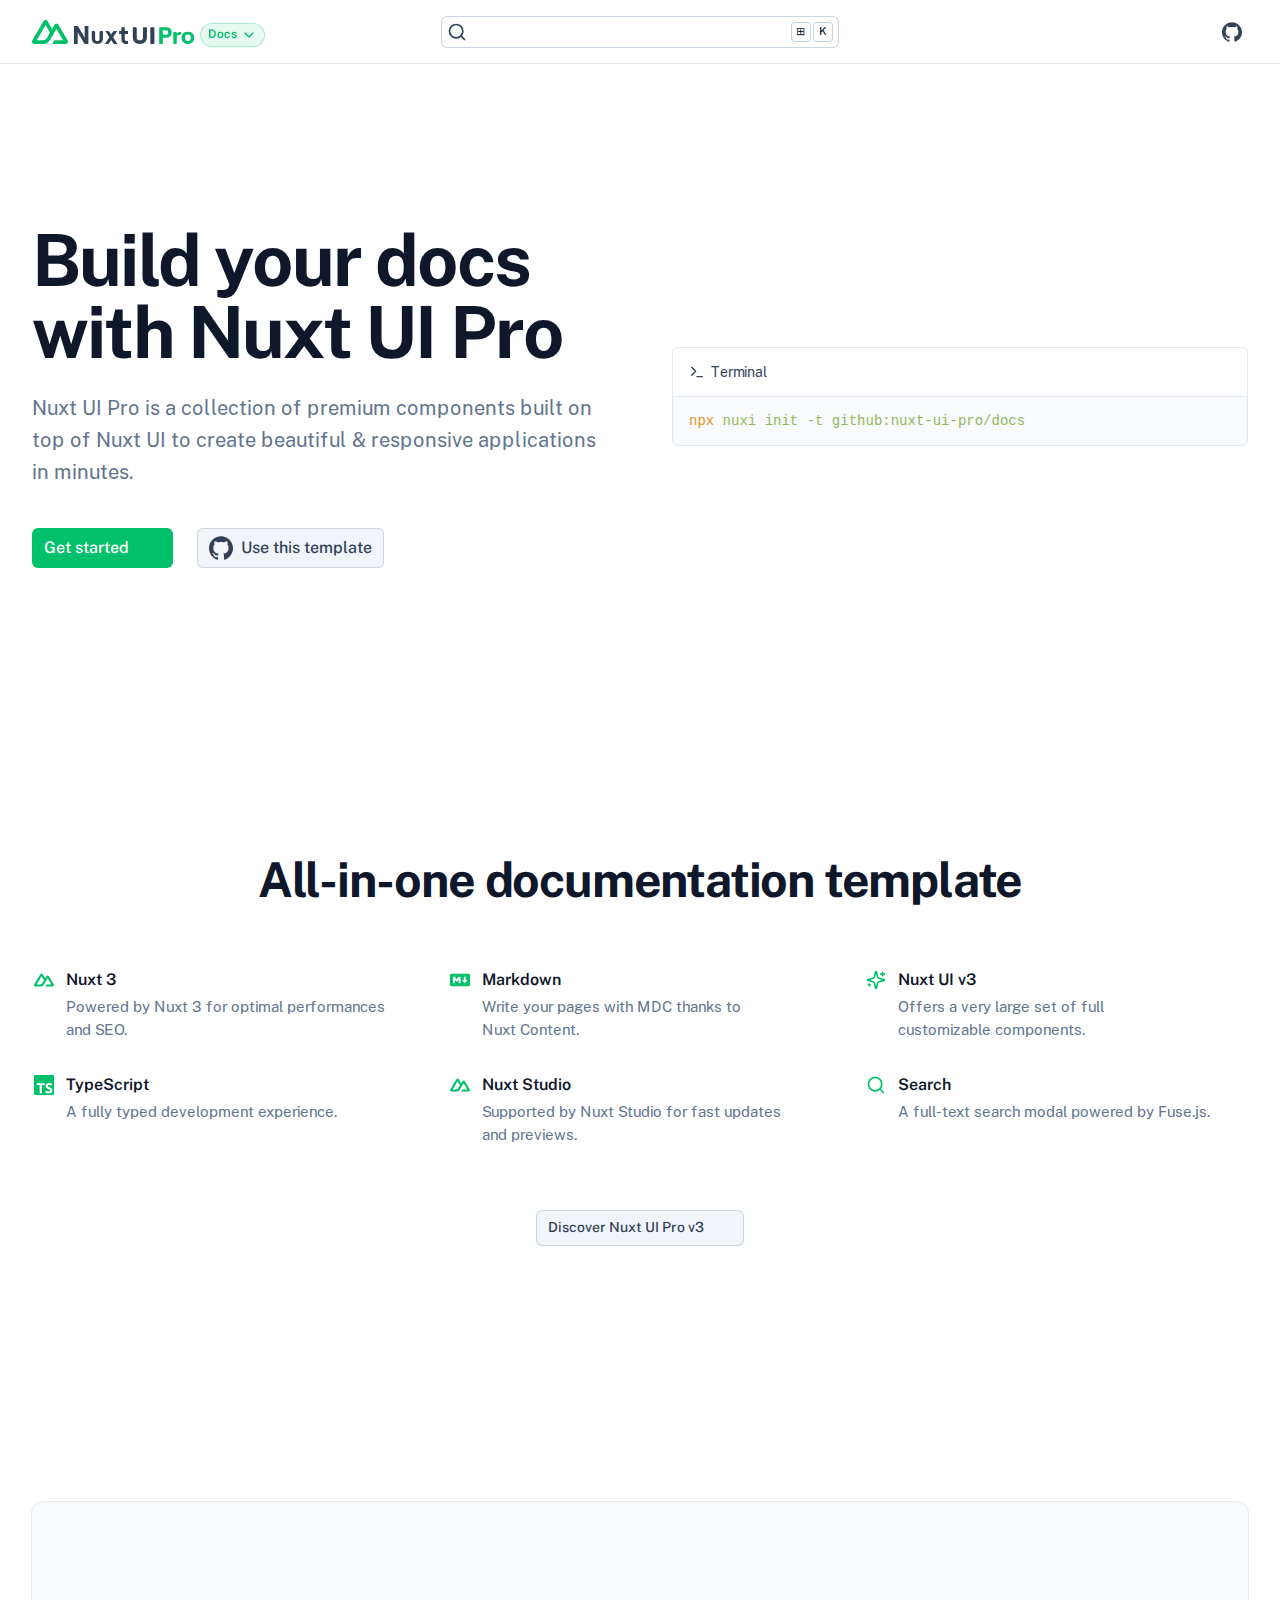
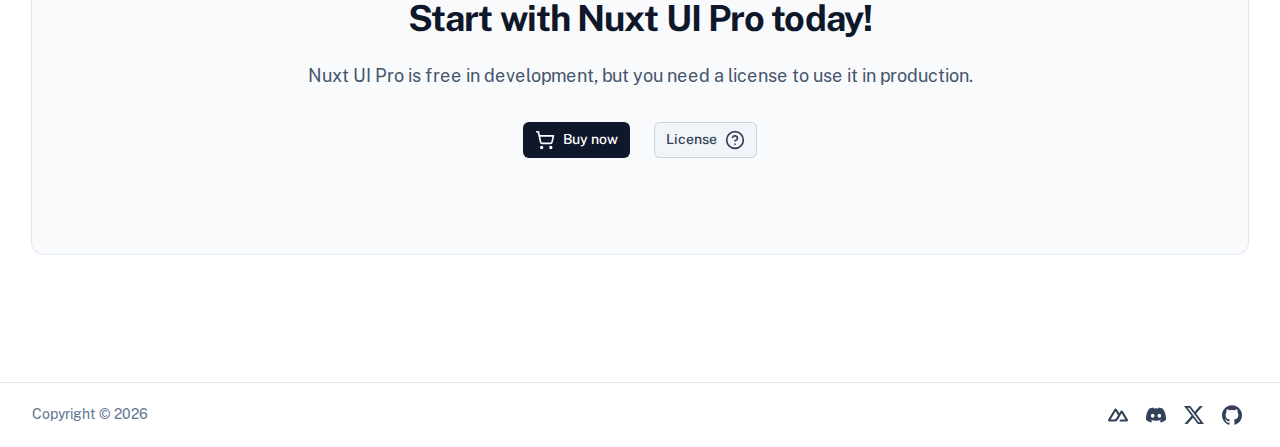
==== index.html @ ac3c44a9 "Deploying to gh-pages from @ vaddenz/ap-website@3ddb2531390669cb1f4d27aa5fef1e445324f5f8 🚀" ====
<!DOCTYPE html><html  lang="en"><head><meta charset="utf-8"><meta name="viewport" content="width=device-width, initial-scale=1"><style id="nuxt-ui-colors">@layer base {
  :root {
  --ui-color-primary-50: var(--color-green-50, oklch(0.982 0.018 155.826));
  --ui-color-primary-100: var(--color-green-100, oklch(0.962 0.044 156.743));
  --ui-color-primary-200: var(--color-green-200, oklch(0.925 0.084 155.995));
  --ui-color-primary-300: var(--color-green-300, oklch(0.871 0.15 154.449));
  --ui-color-primary-400: var(--color-green-400, oklch(0.792 0.209 151.711));
  --ui-color-primary-500: var(--color-green-500, oklch(0.723 0.219 149.579));
  --ui-color-primary-600: var(--color-green-600, oklch(0.627 0.194 149.214));
  --ui-color-primary-700: var(--color-green-700, oklch(0.527 0.154 150.069));
  --ui-color-primary-800: var(--color-green-800, oklch(0.448 0.119 151.328));
  --ui-color-primary-900: var(--color-green-900, oklch(0.393 0.095 152.535));
  --ui-color-primary-950: var(--color-green-950, oklch(0.266 0.065 152.934));
  --ui-color-secondary-50: var(--color-blue-50, oklch(0.97 0.014 254.604));
  --ui-color-secondary-100: var(--color-blue-100, oklch(0.932 0.032 255.585));
  --ui-color-secondary-200: var(--color-blue-200, oklch(0.882 0.059 254.128));
  --ui-color-secondary-300: var(--color-blue-300, oklch(0.809 0.105 251.813));
  --ui-color-secondary-400: var(--color-blue-400, oklch(0.707 0.165 254.624));
  --ui-color-secondary-500: var(--color-blue-500, oklch(0.623 0.214 259.815));
  --ui-color-secondary-600: var(--color-blue-600, oklch(0.546 0.245 262.881));
  --ui-color-secondary-700: var(--color-blue-700, oklch(0.488 0.243 264.376));
  --ui-color-secondary-800: var(--color-blue-800, oklch(0.424 0.199 265.638));
  --ui-color-secondary-900: var(--color-blue-900, oklch(0.379 0.146 265.522));
  --ui-color-secondary-950: var(--color-blue-950, oklch(0.282 0.091 267.935));
  --ui-color-success-50: var(--color-green-50, oklch(0.982 0.018 155.826));
  --ui-color-success-100: var(--color-green-100, oklch(0.962 0.044 156.743));
  --ui-color-success-200: var(--color-green-200, oklch(0.925 0.084 155.995));
  --ui-color-success-300: var(--color-green-300, oklch(0.871 0.15 154.449));
  --ui-color-success-400: var(--color-green-400, oklch(0.792 0.209 151.711));
  --ui-color-success-500: var(--color-green-500, oklch(0.723 0.219 149.579));
  --ui-color-success-600: var(--color-green-600, oklch(0.627 0.194 149.214));
  --ui-color-success-700: var(--color-green-700, oklch(0.527 0.154 150.069));
  --ui-color-success-800: var(--color-green-800, oklch(0.448 0.119 151.328));
  --ui-color-success-900: var(--color-green-900, oklch(0.393 0.095 152.535));
  --ui-color-success-950: var(--color-green-950, oklch(0.266 0.065 152.934));
  --ui-color-info-50: var(--color-blue-50, oklch(0.97 0.014 254.604));
  --ui-color-info-100: var(--color-blue-100, oklch(0.932 0.032 255.585));
  --ui-color-info-200: var(--color-blue-200, oklch(0.882 0.059 254.128));
  --ui-color-info-300: var(--color-blue-300, oklch(0.809 0.105 251.813));
  --ui-color-info-400: var(--color-blue-400, oklch(0.707 0.165 254.624));
  --ui-color-info-500: var(--color-blue-500, oklch(0.623 0.214 259.815));
  --ui-color-info-600: var(--color-blue-600, oklch(0.546 0.245 262.881));
  --ui-color-info-700: var(--color-blue-700, oklch(0.488 0.243 264.376));
  --ui-color-info-800: var(--color-blue-800, oklch(0.424 0.199 265.638));
  --ui-color-info-900: var(--color-blue-900, oklch(0.379 0.146 265.522));
  --ui-color-info-950: var(--color-blue-950, oklch(0.282 0.091 267.935));
  --ui-color-warning-50: var(--color-yellow-50, oklch(0.987 0.026 102.212));
  --ui-color-warning-100: var(--color-yellow-100, oklch(0.973 0.071 103.193));
  --ui-color-warning-200: var(--color-yellow-200, oklch(0.945 0.129 101.54));
  --ui-color-warning-300: var(--color-yellow-300, oklch(0.905 0.182 98.111));
  --ui-color-warning-400: var(--color-yellow-400, oklch(0.852 0.199 91.936));
  --ui-color-warning-500: var(--color-yellow-500, oklch(0.795 0.184 86.047));
  --ui-color-warning-600: var(--color-yellow-600, oklch(0.681 0.162 75.834));
  --ui-color-warning-700: var(--color-yellow-700, oklch(0.554 0.135 66.442));
  --ui-color-warning-800: var(--color-yellow-800, oklch(0.476 0.114 61.907));
  --ui-color-warning-900: var(--color-yellow-900, oklch(0.421 0.095 57.708));
  --ui-color-warning-950: var(--color-yellow-950, oklch(0.286 0.066 53.813));
  --ui-color-error-50: var(--color-red-50, oklch(0.971 0.013 17.38));
  --ui-color-error-100: var(--color-red-100, oklch(0.936 0.032 17.717));
  --ui-color-error-200: var(--color-red-200, oklch(0.885 0.062 18.334));
  --ui-color-error-300: var(--color-red-300, oklch(0.808 0.114 19.571));
  --ui-color-error-400: var(--color-red-400, oklch(0.704 0.191 22.216));
  --ui-color-error-500: var(--color-red-500, oklch(0.637 0.237 25.331));
  --ui-color-error-600: var(--color-red-600, oklch(0.577 0.245 27.325));
  --ui-color-error-700: var(--color-red-700, oklch(0.505 0.213 27.518));
  --ui-color-error-800: var(--color-red-800, oklch(0.444 0.177 26.899));
  --ui-color-error-900: var(--color-red-900, oklch(0.396 0.141 25.723));
  --ui-color-error-950: var(--color-red-950, oklch(0.258 0.092 26.042));
  --ui-color-neutral-50: var(--color-slate-50, oklch(0.984 0.003 247.858));
  --ui-color-neutral-100: var(--color-slate-100, oklch(0.968 0.007 247.896));
  --ui-color-neutral-200: var(--color-slate-200, oklch(0.929 0.013 255.508));
  --ui-color-neutral-300: var(--color-slate-300, oklch(0.869 0.022 252.894));
  --ui-color-neutral-400: var(--color-slate-400, oklch(0.704 0.04 256.788));
  --ui-color-neutral-500: var(--color-slate-500, oklch(0.554 0.046 257.417));
  --ui-color-neutral-600: var(--color-slate-600, oklch(0.446 0.043 257.281));
  --ui-color-neutral-700: var(--color-slate-700, oklch(0.372 0.044 257.287));
  --ui-color-neutral-800: var(--color-slate-800, oklch(0.279 0.041 260.031));
  --ui-color-neutral-900: var(--color-slate-900, oklch(0.208 0.042 265.755));
  --ui-color-neutral-950: var(--color-slate-950, oklch(0.129 0.042 264.695));
  }
  :root, .light {
  --ui-primary: var(--ui-color-primary-500);
  --ui-secondary: var(--ui-color-secondary-500);
  --ui-success: var(--ui-color-success-500);
  --ui-info: var(--ui-color-info-500);
  --ui-warning: var(--ui-color-warning-500);
  --ui-error: var(--ui-color-error-500);
  }
  .dark {
  --ui-primary: var(--ui-color-primary-400);
  --ui-secondary: var(--ui-color-secondary-400);
  --ui-success: var(--ui-color-success-400);
  --ui-info: var(--ui-color-info-400);
  --ui-warning: var(--ui-color-warning-400);
  --ui-error: var(--ui-color-error-400);
  }
}</style><title>Nuxt UI Pro - Docs template</title><style>/*! tailwindcss v4.0.17 | MIT License | https://tailwindcss.com */.shiki span.line{display:block}.shiki span.line.highlight{background-color:color-mix(in oklab,var(--ui-bg-accented)50%,transparent);margin:0 -16px;padding:0 16px}</style><link rel="stylesheet" href="/_nuxt/entry.FD5YV-B5.css" crossorigin><style>@layer components {:where(.i-lucide\:chevron-down){display:inline-block;width:1em;height:1em;background-color:currentColor;-webkit-mask-image:var(--svg);mask-image:var(--svg);-webkit-mask-repeat:no-repeat;mask-repeat:no-repeat;-webkit-mask-size:100% 100%;mask-size:100% 100%;--svg:url("data:image/svg+xml,%3Csvg xmlns='http://www.w3.org/2000/svg' viewBox='0 0 24 24' width='24' height='24'%3E%3Cpath fill='none' stroke='black' stroke-linecap='round' stroke-linejoin='round' stroke-width='2' d='m6 9l6 6l6-6'/%3E%3C/svg%3E")}:where(.i-lucide\:circle-help){display:inline-block;width:1em;height:1em;background-color:currentColor;-webkit-mask-image:var(--svg);mask-image:var(--svg);-webkit-mask-repeat:no-repeat;mask-repeat:no-repeat;-webkit-mask-size:100% 100%;mask-size:100% 100%;--svg:url("data:image/svg+xml,%3Csvg xmlns='http://www.w3.org/2000/svg' viewBox='0 0 24 24' width='24' height='24'%3E%3Cg fill='none' stroke='black' stroke-linecap='round' stroke-linejoin='round' stroke-width='2'%3E%3Ccircle cx='12' cy='12' r='10'/%3E%3Cpath d='M9.09 9a3 3 0 0 1 5.83 1c0 2-3 3-3 3m.08 4h.01'/%3E%3C/g%3E%3C/svg%3E")}:where(.i-lucide\:copy){display:inline-block;width:1em;height:1em;background-color:currentColor;-webkit-mask-image:var(--svg);mask-image:var(--svg);-webkit-mask-repeat:no-repeat;mask-repeat:no-repeat;-webkit-mask-size:100% 100%;mask-size:100% 100%;--svg:url("data:image/svg+xml,%3Csvg xmlns='http://www.w3.org/2000/svg' viewBox='0 0 24 24' width='24' height='24'%3E%3Cg fill='none' stroke='black' stroke-linecap='round' stroke-linejoin='round' stroke-width='2'%3E%3Crect width='14' height='14' x='8' y='8' rx='2' ry='2'/%3E%3Cpath d='M4 16c-1.1 0-2-.9-2-2V4c0-1.1.9-2 2-2h10c1.1 0 2 .9 2 2'/%3E%3C/g%3E%3C/svg%3E")}:where(.i-lucide\:menu){display:inline-block;width:1em;height:1em;background-color:currentColor;-webkit-mask-image:var(--svg);mask-image:var(--svg);-webkit-mask-repeat:no-repeat;mask-repeat:no-repeat;-webkit-mask-size:100% 100%;mask-size:100% 100%;--svg:url("data:image/svg+xml,%3Csvg xmlns='http://www.w3.org/2000/svg' viewBox='0 0 24 24' width='24' height='24'%3E%3Cpath fill='none' stroke='black' stroke-linecap='round' stroke-linejoin='round' stroke-width='2' d='M4 12h16M4 6h16M4 18h16'/%3E%3C/svg%3E")}:where(.i-lucide\:search){display:inline-block;width:1em;height:1em;background-color:currentColor;-webkit-mask-image:var(--svg);mask-image:var(--svg);-webkit-mask-repeat:no-repeat;mask-repeat:no-repeat;-webkit-mask-size:100% 100%;mask-size:100% 100%;--svg:url("data:image/svg+xml,%3Csvg xmlns='http://www.w3.org/2000/svg' viewBox='0 0 24 24' width='24' height='24'%3E%3Cg fill='none' stroke='black' stroke-linecap='round' stroke-linejoin='round' stroke-width='2'%3E%3Ccircle cx='11' cy='11' r='8'/%3E%3Cpath d='m21 21l-4.3-4.3'/%3E%3C/g%3E%3C/svg%3E")}:where(.i-lucide\:shopping-cart){display:inline-block;width:1em;height:1em;background-color:currentColor;-webkit-mask-image:var(--svg);mask-image:var(--svg);-webkit-mask-repeat:no-repeat;mask-repeat:no-repeat;-webkit-mask-size:100% 100%;mask-size:100% 100%;--svg:url("data:image/svg+xml,%3Csvg xmlns='http://www.w3.org/2000/svg' viewBox='0 0 24 24' width='24' height='24'%3E%3Cg fill='none' stroke='black' stroke-linecap='round' stroke-linejoin='round' stroke-width='2'%3E%3Ccircle cx='8' cy='21' r='1'/%3E%3Ccircle cx='19' cy='21' r='1'/%3E%3Cpath d='M2.05 2.05h2l2.66 12.42a2 2 0 0 0 2 1.58h9.78a2 2 0 0 0 1.95-1.57l1.65-7.43H5.12'/%3E%3C/g%3E%3C/svg%3E")}:where(.i-lucide\:sparkles){display:inline-block;width:1em;height:1em;background-color:currentColor;-webkit-mask-image:var(--svg);mask-image:var(--svg);-webkit-mask-repeat:no-repeat;mask-repeat:no-repeat;-webkit-mask-size:100% 100%;mask-size:100% 100%;--svg:url("data:image/svg+xml,%3Csvg xmlns='http://www.w3.org/2000/svg' viewBox='0 0 24 24' width='24' height='24'%3E%3Cpath fill='none' stroke='black' stroke-linecap='round' stroke-linejoin='round' stroke-width='2' d='M9.937 15.5A2 2 0 0 0 8.5 14.063l-6.135-1.582a.5.5 0 0 1 0-.962L8.5 9.936A2 2 0 0 0 9.937 8.5l1.582-6.135a.5.5 0 0 1 .963 0L14.063 8.5A2 2 0 0 0 15.5 9.937l6.135 1.581a.5.5 0 0 1 0 .964L15.5 14.063a2 2 0 0 0-1.437 1.437l-1.582 6.135a.5.5 0 0 1-.963 0zM20 3v4m2-2h-4M4 17v2m1-1H3'/%3E%3C/svg%3E")}:where(.i-lucide\:terminal){display:inline-block;width:1em;height:1em;background-color:currentColor;-webkit-mask-image:var(--svg);mask-image:var(--svg);-webkit-mask-repeat:no-repeat;mask-repeat:no-repeat;-webkit-mask-size:100% 100%;mask-size:100% 100%;--svg:url("data:image/svg+xml,%3Csvg xmlns='http://www.w3.org/2000/svg' viewBox='0 0 24 24' width='24' height='24'%3E%3Cpath fill='none' stroke='black' stroke-linecap='round' stroke-linejoin='round' stroke-width='2' d='m4 17l6-6l-6-6m8 14h8'/%3E%3C/svg%3E")}:where(.i-simple-icons\:discord){display:inline-block;width:1em;height:1em;background-color:currentColor;-webkit-mask-image:var(--svg);mask-image:var(--svg);-webkit-mask-repeat:no-repeat;mask-repeat:no-repeat;-webkit-mask-size:100% 100%;mask-size:100% 100%;--svg:url("data:image/svg+xml,%3Csvg xmlns='http://www.w3.org/2000/svg' viewBox='0 0 24 24' width='24' height='24'%3E%3Cpath fill='black' d='M20.317 4.37a19.8 19.8 0 0 0-4.885-1.515a.074.074 0 0 0-.079.037c-.21.375-.444.864-.608 1.25a18.3 18.3 0 0 0-5.487 0a13 13 0 0 0-.617-1.25a.08.08 0 0 0-.079-.037A19.7 19.7 0 0 0 3.677 4.37a.1.1 0 0 0-.032.027C.533 9.046-.32 13.58.099 18.057a.08.08 0 0 0 .031.057a19.9 19.9 0 0 0 5.993 3.03a.08.08 0 0 0 .084-.028a14 14 0 0 0 1.226-1.994a.076.076 0 0 0-.041-.106a13 13 0 0 1-1.872-.892a.077.077 0 0 1-.008-.128a10 10 0 0 0 .372-.292a.07.07 0 0 1 .077-.01c3.928 1.793 8.18 1.793 12.062 0a.07.07 0 0 1 .078.01q.181.149.373.292a.077.077 0 0 1-.006.127a12.3 12.3 0 0 1-1.873.892a.077.077 0 0 0-.041.107c.36.698.772 1.362 1.225 1.993a.08.08 0 0 0 .084.028a19.8 19.8 0 0 0 6.002-3.03a.08.08 0 0 0 .032-.054c.5-5.177-.838-9.674-3.549-13.66a.06.06 0 0 0-.031-.03M8.02 15.33c-1.182 0-2.157-1.085-2.157-2.419c0-1.333.956-2.419 2.157-2.419c1.21 0 2.176 1.096 2.157 2.42c0 1.333-.956 2.418-2.157 2.418m7.975 0c-1.183 0-2.157-1.085-2.157-2.419c0-1.333.955-2.419 2.157-2.419c1.21 0 2.176 1.096 2.157 2.42c0 1.333-.946 2.418-2.157 2.418'/%3E%3C/svg%3E")}:where(.i-simple-icons\:github){display:inline-block;width:1em;height:1em;background-color:currentColor;-webkit-mask-image:var(--svg);mask-image:var(--svg);-webkit-mask-repeat:no-repeat;mask-repeat:no-repeat;-webkit-mask-size:100% 100%;mask-size:100% 100%;--svg:url("data:image/svg+xml,%3Csvg xmlns='http://www.w3.org/2000/svg' viewBox='0 0 24 24' width='24' height='24'%3E%3Cpath fill='black' d='M12 .297c-6.63 0-12 5.373-12 12c0 5.303 3.438 9.8 8.205 11.385c.6.113.82-.258.82-.577c0-.285-.01-1.04-.015-2.04c-3.338.724-4.042-1.61-4.042-1.61C4.422 18.07 3.633 17.7 3.633 17.7c-1.087-.744.084-.729.084-.729c1.205.084 1.838 1.236 1.838 1.236c1.07 1.835 2.809 1.305 3.495.998c.108-.776.417-1.305.76-1.605c-2.665-.3-5.466-1.332-5.466-5.93c0-1.31.465-2.38 1.235-3.22c-.135-.303-.54-1.523.105-3.176c0 0 1.005-.322 3.3 1.23c.96-.267 1.98-.399 3-.405c1.02.006 2.04.138 3 .405c2.28-1.552 3.285-1.23 3.285-1.23c.645 1.653.24 2.873.12 3.176c.765.84 1.23 1.91 1.23 3.22c0 4.61-2.805 5.625-5.475 5.92c.42.36.81 1.096.81 2.22c0 1.606-.015 2.896-.015 3.286c0 .315.21.69.825.57C20.565 22.092 24 17.592 24 12.297c0-6.627-5.373-12-12-12'/%3E%3C/svg%3E")}:where(.i-simple-icons\:markdown){display:inline-block;width:1em;height:1em;background-color:currentColor;-webkit-mask-image:var(--svg);mask-image:var(--svg);-webkit-mask-repeat:no-repeat;mask-repeat:no-repeat;-webkit-mask-size:100% 100%;mask-size:100% 100%;--svg:url("data:image/svg+xml,%3Csvg xmlns='http://www.w3.org/2000/svg' viewBox='0 0 24 24' width='24' height='24'%3E%3Cpath fill='black' d='M22.27 19.385H1.73A1.73 1.73 0 0 1 0 17.655V6.345a1.73 1.73 0 0 1 1.73-1.73h20.54A1.73 1.73 0 0 1 24 6.345v11.308a1.73 1.73 0 0 1-1.73 1.731zM5.769 15.923v-4.5l2.308 2.885l2.307-2.885v4.5h2.308V8.078h-2.308l-2.307 2.885l-2.308-2.885H3.46v7.847zM21.232 12h-2.309V8.077h-2.307V12h-2.308l3.461 4.039z'/%3E%3C/svg%3E")}:where(.i-simple-icons\:nuxt){display:inline-block;width:1em;height:1em;background-color:currentColor;-webkit-mask-image:var(--svg);mask-image:var(--svg);-webkit-mask-repeat:no-repeat;mask-repeat:no-repeat;-webkit-mask-size:100% 100%;mask-size:100% 100%;--svg:url("data:image/svg+xml,%3Csvg xmlns='http://www.w3.org/2000/svg' viewBox='0 0 24 24' width='24' height='24'%3E%3Cpath fill='black' d='M13.464 19.83h8.922c.283 0 .562-.073.807-.21a1.6 1.6 0 0 0 .591-.574a1.53 1.53 0 0 0 .216-.783a1.53 1.53 0 0 0-.217-.782L17.792 7.414a1.6 1.6 0 0 0-.591-.573a1.65 1.65 0 0 0-.807-.21c-.283 0-.562.073-.807.21a1.6 1.6 0 0 0-.59.573L13.463 9.99L10.47 4.953a1.6 1.6 0 0 0-.591-.573a1.65 1.65 0 0 0-.807-.21c-.284 0-.562.073-.807.21a1.6 1.6 0 0 0-.591.573L.216 17.481a1.53 1.53 0 0 0-.217.782c0 .275.074.545.216.783a1.6 1.6 0 0 0 .59.574c.246.137.525.21.808.21h5.6c2.22 0 3.856-.946 4.982-2.79l2.733-4.593l1.464-2.457l4.395 7.382h-5.859Zm-6.341-2.46l-3.908-.002l5.858-9.842l2.923 4.921l-1.957 3.29c-.748 1.196-1.597 1.632-2.916 1.632'/%3E%3C/svg%3E")}:where(.i-simple-icons\:nuxtdotjs){display:inline-block;width:1em;height:1em;background-color:currentColor;-webkit-mask-image:var(--svg);mask-image:var(--svg);-webkit-mask-repeat:no-repeat;mask-repeat:no-repeat;-webkit-mask-size:100% 100%;mask-size:100% 100%;--svg:url("data:image/svg+xml,%3Csvg xmlns='http://www.w3.org/2000/svg' viewBox='0 0 24 24' width='24' height='24'%3E%3Cpath fill='black' d='M13.464 19.83h8.922c.283 0 .562-.073.807-.21a1.6 1.6 0 0 0 .591-.574a1.53 1.53 0 0 0 .216-.783a1.53 1.53 0 0 0-.217-.782L17.792 7.414a1.6 1.6 0 0 0-.591-.573a1.65 1.65 0 0 0-.807-.21c-.283 0-.562.073-.807.21a1.6 1.6 0 0 0-.59.573L13.463 9.99L10.47 4.953a1.6 1.6 0 0 0-.591-.573a1.65 1.65 0 0 0-.807-.21c-.284 0-.562.073-.807.21a1.6 1.6 0 0 0-.591.573L.216 17.481a1.53 1.53 0 0 0-.217.782c0 .275.074.545.216.783a1.6 1.6 0 0 0 .59.574c.246.137.525.21.808.21h5.6c2.22 0 3.856-.946 4.982-2.79l2.733-4.593l1.464-2.457l4.395 7.382h-5.859Zm-6.341-2.46l-3.908-.002l5.858-9.842l2.923 4.921l-1.957 3.29c-.748 1.196-1.597 1.632-2.916 1.632'/%3E%3C/svg%3E")}:where(.i-simple-icons\:typescript){display:inline-block;width:1em;height:1em;background-color:currentColor;-webkit-mask-image:var(--svg);mask-image:var(--svg);-webkit-mask-repeat:no-repeat;mask-repeat:no-repeat;-webkit-mask-size:100% 100%;mask-size:100% 100%;--svg:url("data:image/svg+xml,%3Csvg xmlns='http://www.w3.org/2000/svg' viewBox='0 0 24 24' width='24' height='24'%3E%3Cpath fill='black' d='M1.125 0C.502 0 0 .502 0 1.125v21.75C0 23.498.502 24 1.125 24h21.75c.623 0 1.125-.502 1.125-1.125V1.125C24 .502 23.498 0 22.875 0zm17.363 9.75q.918 0 1.627.111a6.4 6.4 0 0 1 1.306.34v2.458a4 4 0 0 0-.643-.361a5 5 0 0 0-.717-.26a5.5 5.5 0 0 0-1.426-.2q-.45 0-.819.086a2.1 2.1 0 0 0-.623.242q-.254.156-.393.374a.9.9 0 0 0-.14.49q0 .294.156.529q.156.234.443.444c.287.21.423.276.696.41q.41.203.926.416q.705.296 1.266.628q.561.333.963.753q.402.418.614.957q.213.538.214 1.253q0 .986-.373 1.656a3 3 0 0 1-1.012 1.085a4.4 4.4 0 0 1-1.487.596q-.85.18-1.79.18a10 10 0 0 1-1.84-.164a5.5 5.5 0 0 1-1.512-.493v-2.63a5.03 5.03 0 0 0 3.237 1.2q.5 0 .872-.09q.373-.09.623-.25q.249-.162.373-.38a1.02 1.02 0 0 0-.074-1.089a2.1 2.1 0 0 0-.537-.5a5.6 5.6 0 0 0-.807-.444a28 28 0 0 0-1.007-.436q-1.377-.575-2.053-1.405t-.676-2.005q0-.92.369-1.582q.368-.662 1.004-1.089a4.5 4.5 0 0 1 1.47-.629a7.5 7.5 0 0 1 1.77-.201m-15.113.188h9.563v2.166H9.506v9.646H6.789v-9.646H3.375z'/%3E%3C/svg%3E")}:where(.i-simple-icons\:x){display:inline-block;width:1em;height:1em;background-color:currentColor;-webkit-mask-image:var(--svg);mask-image:var(--svg);-webkit-mask-repeat:no-repeat;mask-repeat:no-repeat;-webkit-mask-size:100% 100%;mask-size:100% 100%;--svg:url("data:image/svg+xml,%3Csvg xmlns='http://www.w3.org/2000/svg' viewBox='0 0 24 24' width='24' height='24'%3E%3Cpath fill='black' d='M18.901 1.153h3.68l-8.04 9.19L24 22.846h-7.406l-5.8-7.584l-6.638 7.584H.474l8.6-9.83L0 1.154h7.594l5.243 6.932ZM17.61 20.644h2.039L6.486 3.24H4.298Z'/%3E%3C/svg%3E")}}</style><link rel="preload" as="fetch" crossorigin="anonymous" href="/_payload.json?18883d78-5b2c-4630-9573-aaf3666fdabe"><link rel="modulepreload" as="script" crossorigin href="/_nuxt/Bzx-ddzZ.js"><link rel="modulepreload" as="script" crossorigin href="/_nuxt/O3Zc1ApS.js"><link rel="modulepreload" as="script" crossorigin href="/_nuxt/C8bCzShK.js"><link rel="modulepreload" as="script" crossorigin href="/_nuxt/C2bHYaEW.js"><link rel="modulepreload" as="script" crossorigin href="/_nuxt/0L3pTn3r.js"><link rel="modulepreload" as="script" crossorigin href="/_nuxt/CWAYc-iy.js"><link rel="modulepreload" as="script" crossorigin href="/_nuxt/BpwJ4wO7.js"><link rel="modulepreload" as="script" crossorigin href="/_nuxt/D_ivX3PH.js"><link rel="modulepreload" as="script" crossorigin href="/_nuxt/BXcWhVoc.js"><link rel="modulepreload" as="script" crossorigin href="/_nuxt/CZpQITBx.js"><link rel="preload" as="fetch" fetchpriority="low" crossorigin="anonymous" href="/_nuxt/builds/meta/18883d78-5b2c-4630-9573-aaf3666fdabe.json"><link rel="prefetch" as="style" crossorigin href="/_nuxt/index.v107144y.css"><link rel="prefetch" as="script" crossorigin href="/_nuxt/3oRdJGPn.js"><link rel="prefetch" as="script" crossorigin href="/_nuxt/B1gLC5u5.js"><link rel="prefetch" as="script" crossorigin href="/_nuxt/CgqFACCD.js"><link rel="prefetch" as="script" crossorigin href="/_nuxt/CjyNT7e_.js"><link rel="prefetch" as="script" crossorigin href="/_nuxt/BYj3Aw9k.js"><link rel="prefetch" as="script" crossorigin href="/_nuxt/DQ9aYllB.js"><link rel="icon" href="/favicon.ico"><meta property="og:site_name" content="Nuxt UI Pro - Docs template"><meta name="twitter:card" content="summary_large_image"><meta property="og:title" content="Nuxt UI Pro - Docs template"><meta name="description" content="Nuxt UI Pro is a collection of premium Vue components built on top of Nuxt UI to create beautiful & responsive Nuxt applications in minutes."><meta property="og:description" content="Nuxt UI Pro is a collection of premium Vue components built on top of Nuxt UI to create beautiful & responsive Nuxt applications in minutes."><meta property="og:image" content="https://docs-template.nuxt.dev/social-card.png"><meta name="twitter:image" content="https://docs-template.nuxt.dev/social-card.png"><script type="module" src="/_nuxt/Bzx-ddzZ.js" crossorigin></script><script>"use strict";(()=>{const t=window,e=document.documentElement,c=["dark","light"],n=getStorageValue("localStorage","nuxt-color-mode")||"system";let i=n==="system"?u():n;const r=e.getAttribute("data-color-mode-forced");r&&(i=r),l(i),t["__NUXT_COLOR_MODE__"]={preference:n,value:i,getColorScheme:u,addColorScheme:l,removeColorScheme:d};function l(o){const s=""+o+"",a="";e.classList?e.classList.add(s):e.className+=" "+s,a&&e.setAttribute("data-"+a,o)}function d(o){const s=""+o+"",a="";e.classList?e.classList.remove(s):e.className=e.className.replace(new RegExp(s,"g"),""),a&&e.removeAttribute("data-"+a)}function f(o){return t.matchMedia("(prefers-color-scheme"+o+")")}function u(){if(t.matchMedia&&f("").media!=="not all"){for(const o of c)if(f(":"+o).matches)return o}return"light"}})();function getStorageValue(t,e){switch(t){case"localStorage":return window.localStorage.getItem(e);case"sessionStorage":return window.sessionStorage.getItem(e);case"cookie":return getCookie(e);default:return null}}function getCookie(t){const c=("; "+window.document.cookie).split("; "+t+"=");if(c.length===2)return c.pop()?.split(";").shift()}</script></head><body><div id="__nuxt" class="isolate"><!--[--><!--[--><!--[--><!--[--><!--[--><div class="nuxt-loading-indicator" style="position:fixed;top:0;right:0;left:0;pointer-events:none;width:auto;height:3px;opacity:0;background:repeating-linear-gradient(to right,#00dc82 0%,#34cdfe 50%,#0047e1 100%);background-size:Infinity% auto;transform:scaleX(0%);transform-origin:left;transition:transform 0.1s, height 0.4s, opacity 0.4s;z-index:999999;"></div><!--[--><!----><!----><!----><header class="bg-(--ui-bg)/75 backdrop-blur border-b border-(--ui-border) h-(--ui-header-height) sticky top-0 z-50"><!--[--><!--]--><div class="w-full max-w-(--ui-container) mx-auto px-4 sm:px-6 lg:px-8 flex items-center justify-between gap-3 h-full"><!--[--><div class="lg:flex-1 flex items-center gap-1.5"><!----><!--[--><a aria-current="page" href="/" class="router-link-active router-link-exact-active"><svg width="1352" height="200" viewbox="0 0 1352 200" fill="none" xmlns="http://www.w3.org/2000/svg" class="w-auto h-6 shrink-0"><path d="M377 200C379.16 200 381 198.209 381 196V103C381 103 386 112 395 127L434 194C435.785 197.74 439.744 200 443 200H470V50H443C441.202 50 439 51.4941 439 54V148L421 116L385 55C383.248 51.8912 379.479 50 376 50H350V200H377Z" fill="currentColor"></path><path d="M726 92H739C742.314 92 745 89.3137 745 86V60H773V92H800V116H773V159C773 169.5 778.057 174 787 174H800V200H783C759.948 200 745 185.071 745 160V116H726V92Z" fill="currentColor"></path><path d="M591 92V154C591 168.004 585.742 179.809 578 188C570.258 196.191 559.566 200 545 200C530.434 200 518.742 196.191 511 188C503.389 179.809 498 168.004 498 154V92H514C517.412 92 520.769 92.622 523 95C525.231 97.2459 526 98.5652 526 102V154C526 162.059 526.457 167.037 530 171C533.543 174.831 537.914 176 545 176C552.217 176 555.457 174.831 559 171C562.543 167.037 563 162.059 563 154V102C563 98.5652 563.769 96.378 566 94C567.96 91.9107 570.028 91.9599 573 92C573.411 92.0055 574.586 92 575 92H591Z" fill="currentColor"></path><path d="M676 144L710 92H684C680.723 92 677.812 93.1758 676 96L660 120L645 97C643.188 94.1758 639.277 92 636 92H611L645 143L608 200H634C637.25 200 640.182 196.787 642 194L660 167L679 195C680.818 197.787 683.75 200 687 200H713L676 144Z" fill="currentColor"></path><path d="M168 200H279C282.542 200 285.932 198.756 289 197C292.068 195.244 295.23 193.041 297 190C298.77 186.959 300.002 183.51 300 179.999C299.998 176.488 298.773 173.04 297 170.001L222 41C220.23 37.96 218.067 35.7552 215 34C211.933 32.2448 207.542 31 204 31C200.458 31 197.067 32.2448 194 34C190.933 35.7552 188.77 37.96 187 41L168 74L130 9.99764C128.228 6.95784 126.068 3.75491 123 2C119.932 0.245087 116.542 0 113 0C109.458 0 106.068 0.245087 103 2C99.9323 3.75491 96.7717 6.95784 95 9.99764L2 170.001C0.226979 173.04 0.00154312 176.488 1.90993e-06 179.999C-0.0015393 183.51 0.229648 186.959 2 190C3.77035 193.04 6.93245 195.244 10 197C13.0675 198.756 16.4578 200 20 200H90C117.737 200 137.925 187.558 152 164L186 105L204 74L259 168H186L168 200ZM89 168H40L113 42L150 105L125.491 147.725C116.144 163.01 105.488 168 89 168Z" fill="var(--ui-primary)"></path><path d="M958 60.0001H938C933.524 60.0001 929.926 59.9395 927 63C924.074 65.8905 925 67.5792 925 72V141C925 151.372 923.648 156.899 919 162C914.352 166.931 908.468 169 899 169C889.705 169 882.648 166.931 878 162C873.352 156.899 873 151.372 873 141V72.0001C873 67.5793 872.926 65.8906 870 63.0001C867.074 59.9396 863.476 60.0001 859 60.0001H840V141C840 159.023 845.016 173.458 855 184C865.156 194.542 879.893 200 899 200C918.107 200 932.844 194.542 943 184C953.156 173.458 958 159.023 958 141V60.0001Z" fill="currentColor"></path><path fill-rule="evenodd" clip-rule="evenodd" d="M1000 60.0233L1020 60V77L1020 128V156.007L1020 181L1020 189.004C1020 192.938 1019.98 194.429 1017 197.001C1014.02 199.725 1009.56 200 1005 200H986.001V181.006L986 130.012V70.0215C986 66.1576 986.016 64.5494 989 62.023C991.819 59.6358 995.437 60.0233 1000 60.0233Z" fill="currentColor"></path><path d="M1060 200V60H1117C1126.67 60 1134.98 61.2896 1142 65C1149.16 68.7104 1155.29 74.3744 1159 81C1162.71 87.6256 1164 95.3867 1164 104C1164 112.481 1162.71 120.374 1159 127C1155.29 133.626 1149.16 138.157 1142 142C1134.98 145.71 1126.67 148 1117 148H1090V200H1060ZM1115 123C1121.63 123 1126.69 121.578 1130 118C1133.31 114.29 1135 109.433 1135 104C1135 98.567 1133.31 93.5778 1130 90C1126.69 86.2896 1121.63 85 1115 85H1090V123H1115Z" fill="var(--ui-primary)"></path><path d="M1226 123C1219.37 123 1214.31 124.965 1211 130C1207.69 135.035 1206 142.122 1206 151V200H1178V100H1200C1203.31 100 1206 102.686 1206 106V116C1208.65 109.904 1211.16 106.518 1215 104C1218.98 101.482 1224.77 100 1231 100H1242V123H1226Z" fill="var(--ui-primary)"></path><path d="M1299 200C1288.93 200 1280.08 197.373 1272 193C1263.92 188.495 1257.51 182.818 1253 175C1248.49 167.049 1246 157.806 1246 148C1246 138.194 1248.49 129.818 1253 122C1257.51 114.049 1263.92 107.373 1272 103C1280.08 98.4946 1288.93 97 1299 97C1309.07 97 1318.92 98.4946 1327 103C1335.08 107.373 1340.49 114.049 1345 122C1349.51 129.818 1352 138.194 1352 148C1352 157.806 1349.51 167.049 1345 175C1340.49 182.818 1335.08 188.495 1327 193C1318.92 197.373 1309.07 200 1299 200ZM1299 176C1306.42 176 1312.36 173.168 1317 168C1321.64 162.832 1324 156.216 1324 148C1324 139.652 1321.64 133.168 1317 128C1312.36 122.832 1306.42 120 1299 120C1291.58 120 1285.64 122.832 1281 128C1276.36 133.168 1274 139.652 1274 148C1274 156.216 1276.36 162.832 1281 168C1285.64 173.168 1291.58 176 1299 176Z" fill="var(--ui-primary)"></path></svg></a><!--[--><!--[--><!--[--><!--[--><!--[--><button type="button" id="reka-dropdown-menu-trigger-v-0-0" aria-haspopup="menu" aria-expanded="false" data-state="closed" class="inline-flex items-center disabled:cursor-not-allowed aria-disabled:cursor-not-allowed disabled:opacity-75 aria-disabled:opacity-75 transition-colors px-2 py-1 text-xs gap-1 text-(--ui-primary) ring ring-inset ring-(--ui-primary)/25 bg-(--ui-primary)/10 hover:bg-(--ui-primary)/15 disabled:bg-(--ui-primary)/10 aria-disabled:bg-(--ui-primary)/10 focus:outline-none focus-visible:ring-2 focus-visible:ring-(--ui-primary) -mb-[6px] font-semibold rounded-full truncate"><!--[--><!--[--><!----><!--]--><!--[--><span class="truncate">Docs</span><!--]--><!--[--><span class="iconify i-lucide:chevron-down shrink-0 size-4 transition-transform duration-200" aria-hidden="true" style=""></span><!--]--><!--]--></button><!--]--><!--]--><!--[--><!----><!----><!--]--><!--]--><!--]--><!--]--><!--]--></div><div class="hidden lg:flex flex-1"><!--[--><!--[--><!--[--><button type="button" aria-label="Search..." class="rounded-[calc(var(--ui-radius)*1.5)] font-medium inline-flex items-center disabled:cursor-not-allowed aria-disabled:cursor-not-allowed disabled:opacity-75 aria-disabled:opacity-75 transition-colors text-sm gap-1.5 ring ring-inset ring-(--ui-border-accented) text-(--ui-text) bg-(--ui-bg) hover:bg-(--ui-bg-elevated) disabled:bg-(--ui-bg) aria-disabled:bg-(--ui-bg) focus:outline-none focus-visible:ring-2 focus-visible:ring-(--ui-border-inverted) p-1.5 w-full"><!--[--><!--[--><span class="iconify i-lucide:search shrink-0 size-5" aria-hidden="true" style=""></span><!--]--><!--[--><!----><!--]--><!--[--><!--[--><div class="flex items-center gap-0.5 ms-auto"><kbd class="inline-flex items-center justify-center px-1 rounded-(--ui-radius) font-medium font-sans bg-(--ui-bg) text-(--ui-text-highlighted) ring ring-inset ring-(--ui-border-accented) h-5 min-w-[20px] text-[11px]"><!--[--> <!--]--></kbd><kbd class="inline-flex items-center justify-center px-1 rounded-(--ui-radius) font-medium font-sans bg-(--ui-bg) text-(--ui-text-highlighted) ring ring-inset ring-(--ui-border-accented) h-5 min-w-[20px] text-[11px]"><!--[-->K<!--]--></kbd></div><!--]--><!--]--><!--]--></button><!--]--><!--]--><!--]--></div><div class="flex items-center justify-end lg:flex-1 gap-1.5"><!--[--><!--[--><!--[--><button type="button" aria-label="Search..." class="rounded-[calc(var(--ui-radius)*1.5)] font-medium inline-flex items-center disabled:cursor-not-allowed aria-disabled:cursor-not-allowed disabled:opacity-75 aria-disabled:opacity-75 transition-colors text-sm gap-1.5 text-(--ui-text) hover:bg-(--ui-bg-elevated) focus:outline-none focus-visible:bg-(--ui-bg-elevated) hover:disabled:bg-transparent dark:hover:disabled:bg-transparent hover:aria-disabled:bg-transparent dark:hover:aria-disabled:bg-transparent p-1.5 lg:hidden"><!--[--><!--[--><span class="iconify i-lucide:search shrink-0 size-5" aria-hidden="true" style=""></span><!--]--><!--[--><!----><!--]--><!--[--><!----><!--]--><!--]--></button><!--]--><!--]--><!--[--><!--[--><div class="size-8"></div><!--]--><!--]--><!--[--><!--[--><!--[--><a href="https://github.com/nuxt-ui-pro/docs" rel="noopener noreferrer" target="_blank" aria-label="GitHub" class="rounded-[calc(var(--ui-radius)*1.5)] font-medium inline-flex items-center disabled:cursor-not-allowed aria-disabled:cursor-not-allowed disabled:opacity-75 aria-disabled:opacity-75 transition-colors text-sm gap-1.5 text-(--ui-text) hover:bg-(--ui-bg-elevated) focus:outline-none focus-visible:bg-(--ui-bg-elevated) hover:disabled:bg-transparent dark:hover:disabled:bg-transparent hover:aria-disabled:bg-transparent dark:hover:aria-disabled:bg-transparent p-1.5"><!--[--><!--[--><span class="iconify i-simple-icons:github shrink-0 size-5" aria-hidden="true" style=""></span><!--]--><!--[--><!----><!--]--><!--[--><!----><!--]--><!--]--></a><!--]--><!--]--><!--]--><!--]--><!--[--><!--[--><!--[--><button type="button" aria-label="Open menu" class="rounded-[calc(var(--ui-radius)*1.5)] font-medium inline-flex items-center disabled:cursor-not-allowed aria-disabled:cursor-not-allowed disabled:opacity-75 aria-disabled:opacity-75 transition-colors text-sm gap-1.5 text-(--ui-text) hover:bg-(--ui-bg-elevated) focus:outline-none focus-visible:bg-(--ui-bg-elevated) hover:disabled:bg-transparent dark:hover:disabled:bg-transparent hover:aria-disabled:bg-transparent dark:hover:aria-disabled:bg-transparent p-1.5 lg:hidden -me-1.5"><!--[--><!--[--><span class="iconify i-lucide:menu shrink-0 size-5" aria-hidden="true" style=""></span><!--]--><!--[--><!----><!--]--><!--[--><!----><!--]--><!--]--></button><!--]--><!--]--><!--]--></div><!--]--></div><!--[--><!--]--></header><!--[--><!----><!----><!--]--><!--]--><main class="min-h-[calc(100vh-var(--ui-header-height))]"><!--[--><!--[--><div><div data-orientation="horizontal" class="relative isolate"><!--[--><!--]--><div class="w-full max-w-(--ui-container) mx-auto px-4 sm:px-6 lg:px-8 flex flex-col lg:grid py-24 sm:py-32 lg:py-40 gap-16 sm:gap-y-24 lg:grid-cols-2 lg:items-center"><!--[--><div class=""><!----><h1 class="text-5xl sm:text-7xl text-pretty tracking-tight font-bold text-(--ui-text-highlighted)"><!--[--><p>Build your docs with Nuxt UI Pro</p><!--]--></h1><div class="text-lg sm:text-xl/8 text-(--ui-text-muted) text-pretty mt-6"><!--[--><p>Nuxt UI Pro is a collection of premium components built on top of Nuxt UI to create beautiful &amp; responsive applications in minutes.</p><!--]--></div><div class="mt-10 flex flex-wrap gap-x-6 gap-y-3"><!--[--><!----><!----><!--]--></div></div><!--[--><div class="relative group [&amp;&gt;pre]:rounded-t-none [&amp;&gt;pre]:my-0 my-5"><div class="flex items-center gap-1.5 border border-(--ui-border-muted) bg-(--ui-bg) border-b-0 relative rounded-t-[calc(var(--ui-radius)*1.5)] px-4 py-3"><span class="iconify i-lucide:terminal size-4 shrink-0" aria-hidden="true" style=""></span><span class="text-(--ui-text) text-sm/6">Terminal</span></div><!--[--><!--[--><button type="button" aria-label="Copy code to clipboard" tabindex="-1" class="rounded-[calc(var(--ui-radius)*1.5)] font-medium inline-flex items-center disabled:cursor-not-allowed aria-disabled:cursor-not-allowed disabled:opacity-75 aria-disabled:opacity-75 text-xs gap-1.5 ring ring-inset ring-(--ui-border-accented) text-(--ui-text) bg-(--ui-bg) hover:bg-(--ui-bg-elevated) disabled:bg-(--ui-bg) aria-disabled:bg-(--ui-bg) focus:outline-none focus-visible:ring-2 focus-visible:ring-(--ui-border-inverted) p-1.5 absolute top-[11px] right-[11px] lg:opacity-0 lg:group-hover:opacity-100 transition"><!--[--><!--[--><span class="iconify i-lucide:copy shrink-0 size-4" aria-hidden="true" style=""></span><!--]--><!--[--><!----><!--]--><!--[--><!----><!--]--><!--]--></button><!--]--><!--]--><pre class="group font-mono text-sm/6 border border-(--ui-border-muted) bg-(--ui-bg-muted) rounded-[calc(var(--ui-radius)*1.5)] px-4 py-3 whitespace-pre-wrap break-words overflow-x-auto focus:outline-none"><!--[--><pre class="language-bash shiki shiki-themes material-theme-lighter material-theme material-theme-palenight" code="npx nuxi init -t github:nuxt-ui-pro/docs
" language="bash" meta style=""><code><span class="line" line="1"><span class="sBMFI">npx</span><span class="sfazB"> nuxi</span><span class="sfazB"> init</span><span class="sfazB"> -t</span><span class="sfazB"> github:nuxt-ui-pro/docs
</span></span></code></pre><!--]--></pre></div><!--]--><!--]--></div><!--[--><!--]--></div><section data-orientation="vertical" class="relative isolate"><!--[--><!--]--><div class="w-full max-w-(--ui-container) mx-auto px-4 sm:px-6 lg:px-8 flex flex-col lg:grid py-16 sm:py-24 lg:py-32 gap-8 sm:gap-16"><!--[--><div class=""><!----><!----><h2 class="text-3xl sm:text-4xl lg:text-5xl text-pretty tracking-tight font-bold text-(--ui-text-highlighted) text-center"><!--[--><p>All-in-one documentation template</p><!--]--></h2><!----><ul class="grid sm:grid-cols-2 lg:grid-cols-3 gap-8 mt-16"><!--[--><div data-orientation="horizontal" class="relative flex items-start gap-2.5"><div class="inline-flex items-center justify-center p-0.5"><!--[--><span class="iconify i-simple-icons:nuxt size-5 shrink-0 text-(--ui-primary)" aria-hidden="true" style=""></span><!--]--></div><div class=""><!--[--><a href="https://nuxt.com" tabindex="-1" rel="noopener noreferrer" target="_blank" aria-label="Nuxt 3" class="focus:outline-none peer"><!--[--><!--[--><span class="absolute inset-0" aria-hidden="true"></span><!--]--><!--]--></a><!--]--><!--[--><div class="text-base text-pretty font-semibold text-(--ui-text-highlighted)"><!--[--><p>Nuxt 3</p><!--]--></div><div class="text-[15px] text-pretty text-(--ui-text-muted) mt-1"><!--[--><p>Powered by Nuxt 3 for optimal performances and SEO.</p><!--]--></div><!--]--></div></div><div data-orientation="horizontal" class="relative flex items-start gap-2.5"><div class="inline-flex items-center justify-center p-0.5"><!--[--><span class="iconify i-simple-icons:markdown size-5 shrink-0 text-(--ui-primary)" aria-hidden="true" style=""></span><!--]--></div><div class=""><!--[--><a href="https://content.nuxt.com" tabindex="-1" rel="noopener noreferrer" target="_blank" aria-label="Markdown" class="focus:outline-none peer"><!--[--><!--[--><span class="absolute inset-0" aria-hidden="true"></span><!--]--><!--]--></a><!--]--><!--[--><div class="text-base text-pretty font-semibold text-(--ui-text-highlighted)"><!--[--><p>Markdown</p><!--]--></div><div class="text-[15px] text-pretty text-(--ui-text-muted) mt-1"><!--[--><p>Write your pages with MDC thanks to Nuxt Content.</p><!--]--></div><!--]--></div></div><div data-orientation="horizontal" class="relative flex items-start gap-2.5"><div class="inline-flex items-center justify-center p-0.5"><!--[--><span class="iconify i-lucide:sparkles size-5 shrink-0 text-(--ui-primary)" aria-hidden="true" style=""></span><!--]--></div><div class=""><!--[--><a href="https://ui.nuxt.com" tabindex="-1" rel="noopener noreferrer" target="_blank" aria-label="Nuxt UI v3" class="focus:outline-none peer"><!--[--><!--[--><span class="absolute inset-0" aria-hidden="true"></span><!--]--><!--]--></a><!--]--><!--[--><div class="text-base text-pretty font-semibold text-(--ui-text-highlighted)"><!--[--><p>Nuxt UI v3</p><!--]--></div><div class="text-[15px] text-pretty text-(--ui-text-muted) mt-1"><!--[--><p>Offers a very large set of full customizable components.</p><!--]--></div><!--]--></div></div><div data-orientation="horizontal" class="relative flex items-start gap-2.5"><div class="inline-flex items-center justify-center p-0.5"><!--[--><span class="iconify i-simple-icons:typescript size-5 shrink-0 text-(--ui-primary)" aria-hidden="true" style=""></span><!--]--></div><div class=""><!--[--><a href="https://www.typescriptlang.org" tabindex="-1" rel="noopener noreferrer" target="_blank" aria-label="TypeScript" class="focus:outline-none peer"><!--[--><!--[--><span class="absolute inset-0" aria-hidden="true"></span><!--]--><!--]--></a><!--]--><!--[--><div class="text-base text-pretty font-semibold text-(--ui-text-highlighted)"><!--[--><p>TypeScript</p><!--]--></div><div class="text-[15px] text-pretty text-(--ui-text-muted) mt-1"><!--[--><p>A fully typed development experience.</p><!--]--></div><!--]--></div></div><div data-orientation="horizontal" class="relative flex items-start gap-2.5"><div class="inline-flex items-center justify-center p-0.5"><!--[--><span class="iconify i-simple-icons:nuxtdotjs size-5 shrink-0 text-(--ui-primary)" aria-hidden="true" style=""></span><!--]--></div><div class=""><!--[--><a href="https://content.nuxt.com/docs/studio" tabindex="-1" rel="noopener noreferrer" target="_blank" aria-label="Nuxt Studio" class="focus:outline-none peer"><!--[--><!--[--><span class="absolute inset-0" aria-hidden="true"></span><!--]--><!--]--></a><!--]--><!--[--><div class="text-base text-pretty font-semibold text-(--ui-text-highlighted)"><!--[--><p>Nuxt Studio</p><!--]--></div><div class="text-[15px] text-pretty text-(--ui-text-muted) mt-1"><!--[--><p>Supported by Nuxt Studio for fast updates and previews.</p><!--]--></div><!--]--></div></div><div data-orientation="horizontal" class="relative flex items-start gap-2.5"><div class="inline-flex items-center justify-center p-0.5"><!--[--><span class="iconify i-lucide:search size-5 shrink-0 text-(--ui-primary)" aria-hidden="true" style=""></span><!--]--></div><div class=""><!--[--><a href="https://ui.nuxt.com/components/content-search" tabindex="-1" rel="noopener noreferrer" target="_blank" aria-label="Search" class="focus:outline-none peer"><!--[--><!--[--><span class="absolute inset-0" aria-hidden="true"></span><!--]--><!--]--></a><!--]--><!--[--><div class="text-base text-pretty font-semibold text-(--ui-text-highlighted)"><!--[--><p>Search</p><!--]--></div><div class="text-[15px] text-pretty text-(--ui-text-muted) mt-1"><!--[--><p>A full-text search modal powered by Fuse.js.</p><!--]--></div><!--]--></div></div><!--]--></ul><div class="flex flex-wrap gap-x-6 gap-y-3 justify-center mt-16"><!--[--><!----><!--]--></div></div><!----><!--]--></div><!--[--><!--]--></section><section data-orientation="vertical" class="relative isolate"><!--[--><!--]--><div class="w-full max-w-(--ui-container) mx-auto px-4 sm:px-6 lg:px-8 flex flex-col lg:grid py-16 sm:py-24 lg:py-32 gap-8 sm:gap-16"><!--[--><!----><!--[--><div data-orientation="vertical" class="relative isolate rounded-[calc(var(--ui-radius)*3)] overflow-hidden bg-(--ui-bg-elevated)/50 ring ring-(--ui-border)"><div class="w-full max-w-(--ui-container) mx-auto flex flex-col lg:grid px-6 py-12 sm:px-12 sm:py-24 lg:px-16 lg:py-24 gap-8 sm:gap-16"><!--[--><div class=""><h2 class="text-3xl sm:text-4xl text-pretty tracking-tight font-bold text-(--ui-text-highlighted) text-center"><!--[-->Start with Nuxt UI Pro today!<!--]--></h2><div class="text-base sm:text-lg text-center text-balance text-(--ui-text-toned) mt-6"><!--[-->Nuxt UI Pro is free in development, but you need a license to use it in production.<!--]--></div><div class="mt-8 flex flex-wrap gap-x-6 gap-y-3 justify-center"><!--[--><!--[--><!--[--><!--[--><a href="https://ui.nuxt.com/pro/purchase" rel="noopener noreferrer" target="_blank" class="rounded-[calc(var(--ui-radius)*1.5)] font-medium inline-flex items-center disabled:cursor-not-allowed aria-disabled:cursor-not-allowed disabled:opacity-75 aria-disabled:opacity-75 transition-colors px-3 py-2 text-sm gap-2 text-(--ui-bg) bg-(--ui-bg-inverted) hover:bg-(--ui-bg-inverted)/90 disabled:bg-(--ui-bg-inverted) aria-disabled:bg-(--ui-bg-inverted) focus-visible:outline-2 focus-visible:outline-offset-2 focus-visible:outline-(--ui-border-inverted)"><!--[--><!--[--><span class="iconify i-lucide:shopping-cart shrink-0 size-5" aria-hidden="true" style=""></span><!--]--><!--[--><span class="truncate">Buy now</span><!--]--><!--[--><!----><!--]--><!--]--></a><!--]--><!--]--><!--[--><!--[--><a href="https://ui.nuxt.com/getting-started/license" rel="noopener noreferrer" target="_blank" class="rounded-[calc(var(--ui-radius)*1.5)] font-medium inline-flex items-center disabled:cursor-not-allowed aria-disabled:cursor-not-allowed disabled:opacity-75 aria-disabled:opacity-75 transition-colors px-3 py-2 text-sm gap-2 ring ring-inset ring-(--ui-border-accented) text-(--ui-text) bg-(--ui-bg-elevated) hover:bg-(--ui-bg-accented)/75 disabled:bg-(--ui-bg-elevated) aria-disabled:bg-(--ui-bg-elevated) focus:outline-none focus-visible:ring-2 focus-visible:ring-(--ui-border-inverted)"><!--[--><!--[--><!----><!--]--><!--[--><span class="truncate">License</span><!--]--><!--[--><span class="iconify i-lucide:circle-help shrink-0 size-5" aria-hidden="true" style=""></span><!--]--><!--]--></a><!--]--><!--]--><!--]--><!--]--></div></div><!----><!--]--></div></div><!--]--><!--]--></div><!--[--><!--]--></section><style>html pre.shiki code .sBMFI, html code.shiki .sBMFI{--shiki-light:#E2931D;--shiki-default:#FFCB6B;--shiki-dark:#FFCB6B}html pre.shiki code .sfazB, html code.shiki .sfazB{--shiki-light:#91B859;--shiki-default:#C3E88D;--shiki-dark:#C3E88D}html .light .shiki span {color: var(--shiki-light);background: var(--shiki-light-bg);font-style: var(--shiki-light-font-style);font-weight: var(--shiki-light-font-weight);text-decoration: var(--shiki-light-text-decoration);}html.light .shiki span {color: var(--shiki-light);background: var(--shiki-light-bg);font-style: var(--shiki-light-font-style);font-weight: var(--shiki-light-font-weight);text-decoration: var(--shiki-light-text-decoration);}html .default .shiki span {color: var(--shiki-default);background: var(--shiki-default-bg);font-style: var(--shiki-default-font-style);font-weight: var(--shiki-default-font-weight);text-decoration: var(--shiki-default-text-decoration);}html .shiki span {color: var(--shiki-default);background: var(--shiki-default-bg);font-style: var(--shiki-default-font-style);font-weight: var(--shiki-default-font-weight);text-decoration: var(--shiki-default-text-decoration);}html .dark .shiki span {color: var(--shiki-dark);background: var(--shiki-dark-bg);font-style: var(--shiki-dark-font-style);font-weight: var(--shiki-dark-font-weight);text-decoration: var(--shiki-dark-text-decoration);}html.dark .shiki span {color: var(--shiki-dark);background: var(--shiki-dark-bg);font-style: var(--shiki-dark-font-style);font-weight: var(--shiki-dark-font-weight);text-decoration: var(--shiki-dark-text-decoration);}</style></div><!--]--><!--]--></main><footer class="border-t border-(--ui-border)"><!----><div class="w-full max-w-(--ui-container) mx-auto px-4 sm:px-6 lg:px-8 py-8 lg:py-4 lg:flex lg:items-center lg:justify-between lg:gap-x-3"><!--[--><div class="lg:flex-1 flex items-center justify-center lg:justify-end gap-x-1.5 lg:order-3"><!--[--><!----><!--[--><!--[--><!--[--><a href="https://nuxt.com" rel="noopener noreferrer" target="_blank" aria-label="Nuxt Website" class="rounded-[calc(var(--ui-radius)*1.5)] font-medium inline-flex items-center disabled:cursor-not-allowed aria-disabled:cursor-not-allowed disabled:opacity-75 aria-disabled:opacity-75 transition-colors text-sm gap-1.5 text-(--ui-text) hover:bg-(--ui-bg-elevated) focus:outline-none focus-visible:bg-(--ui-bg-elevated) hover:disabled:bg-transparent dark:hover:disabled:bg-transparent hover:aria-disabled:bg-transparent dark:hover:aria-disabled:bg-transparent p-1.5"><!--[--><!--[--><span class="iconify i-simple-icons:nuxtdotjs shrink-0 size-5" aria-hidden="true" style=""></span><!--]--><!--[--><!----><!--]--><!--[--><!----><!--]--><!--]--></a><!--]--><!--]--><!--[--><!--[--><a href="https://discord.com/invite/ps2h6QT" rel="noopener noreferrer" target="_blank" aria-label="Nuxt UI on Discord" class="rounded-[calc(var(--ui-radius)*1.5)] font-medium inline-flex items-center disabled:cursor-not-allowed aria-disabled:cursor-not-allowed disabled:opacity-75 aria-disabled:opacity-75 transition-colors text-sm gap-1.5 text-(--ui-text) hover:bg-(--ui-bg-elevated) focus:outline-none focus-visible:bg-(--ui-bg-elevated) hover:disabled:bg-transparent dark:hover:disabled:bg-transparent hover:aria-disabled:bg-transparent dark:hover:aria-disabled:bg-transparent p-1.5"><!--[--><!--[--><span class="iconify i-simple-icons:discord shrink-0 size-5" aria-hidden="true" style=""></span><!--]--><!--[--><!----><!--]--><!--[--><!----><!--]--><!--]--></a><!--]--><!--]--><!--[--><!--[--><a href="https://x.com/nuxt_js" rel="noopener noreferrer" target="_blank" aria-label="Nuxt on X" class="rounded-[calc(var(--ui-radius)*1.5)] font-medium inline-flex items-center disabled:cursor-not-allowed aria-disabled:cursor-not-allowed disabled:opacity-75 aria-disabled:opacity-75 transition-colors text-sm gap-1.5 text-(--ui-text) hover:bg-(--ui-bg-elevated) focus:outline-none focus-visible:bg-(--ui-bg-elevated) hover:disabled:bg-transparent dark:hover:disabled:bg-transparent hover:aria-disabled:bg-transparent dark:hover:aria-disabled:bg-transparent p-1.5"><!--[--><!--[--><span class="iconify i-simple-icons:x shrink-0 size-5" aria-hidden="true" style=""></span><!--]--><!--[--><!----><!--]--><!--[--><!----><!--]--><!--]--></a><!--]--><!--]--><!--[--><!--[--><a href="https://github.com/nuxt/ui" rel="noopener noreferrer" target="_blank" aria-label="Nuxt UI on GitHub" class="rounded-[calc(var(--ui-radius)*1.5)] font-medium inline-flex items-center disabled:cursor-not-allowed aria-disabled:cursor-not-allowed disabled:opacity-75 aria-disabled:opacity-75 transition-colors text-sm gap-1.5 text-(--ui-text) hover:bg-(--ui-bg-elevated) focus:outline-none focus-visible:bg-(--ui-bg-elevated) hover:disabled:bg-transparent dark:hover:disabled:bg-transparent hover:aria-disabled:bg-transparent dark:hover:aria-disabled:bg-transparent p-1.5"><!--[--><!--[--><span class="iconify i-simple-icons:github shrink-0 size-5" aria-hidden="true" style=""></span><!--]--><!--[--><!----><!--]--><!--[--><!----><!--]--><!--]--></a><!--]--><!--]--><!--]--><!--]--></div><div class="mt-3 lg:mt-0 lg:order-2 flex items-center justify-center"><!--[--><!--]--></div><div class="flex items-center justify-center lg:justify-start lg:flex-1 gap-x-1.5 mt-3 lg:mt-0 lg:order-1 text-sm text-(--ui-text-muted)"><!--[-->Copyright © 2025<!--]--></div><!--]--></div><!----></footer><span></span><!--]--><!--]--><!--[--><!--]--><!----><!--]--><!--[--><!--]--><!--]--><!--]--></div><div id="teleports"></div><script type="application/json" data-nuxt-data="nuxt-app" data-ssr="true" id="__NUXT_DATA__" data-src="/_payload.json?18883d78-5b2c-4630-9573-aaf3666fdabe">[{"state":1,"once":14,"_errors":15,"serverRendered":5,"path":17,"prerenderedAt":18},["Reactive",2],{"$scolor-mode":3,"$stoasts":7,"$ssite-config":8},{"preference":4,"value":4,"unknown":5,"forced":6},"system",true,false,[],{"_priority":9,"env":12,"name":13},{"name":10,"env":11},-10,-15,"production","nuxt-ui-pro-template-docs",["Set"],["ShallowReactive",16],{"navigation":-1,"search":-1,"index":-1},"/",1744276069491]</script><script>window.__NUXT__={};window.__NUXT__.config={public:{content:{wsUrl:""},mdc:{components:{prose:true,map:{accordion:"ProseAccordion","accordion-item":"ProseAccordionItem",badge:"ProseBadge",callout:"ProseCallout",card:"ProseCard","card-group":"ProseCardGroup",caution:"ProseCaution","code-collapse":"ProseCodeCollapse","code-group":"ProseCodeGroup","code-icon":"ProseCodeIcon","code-preview":"ProseCodePreview","code-tree":"ProseCodeTree",collapsible:"ProseCollapsible",field:"ProseField","field-group":"ProseFieldGroup",icon:"ProseIcon",kbd:"ProseKbd",note:"ProseNote",steps:"ProseSteps",tabs:"ProseTabs","tabs-item":"ProseTabsItem",tip:"ProseTip",warning:"ProseWarning"}},headings:{anchorLinks:{h1:false,h2:true,h3:true,h4:true,h5:false,h6:false}}},preview:{api:"https://api.nuxt.studio",iframeMessagingAllowedOrigins:""}},app:{baseURL:"/",buildId:"18883d78-5b2c-4630-9573-aaf3666fdabe",buildAssetsDir:"/_nuxt/",cdnURL:""}}</script></body></html>
---- _nuxt/entry.FD5YV-B5.css ----
@font-face{font-family:Public Sans;src:local("Public Sans Variable Italic"),url(../_fonts/ijwTs572Xtc6ZYQws9YVwnNDTJPax8s3JimW3w-PrtgR_rlhMsn12WZx7AQRAIUOnABRo1CJtZI-SK8DMA.woff2) format(woff2);font-display:swap;unicode-range:U+0102-0103,U+0110-0111,U+0128-0129,U+0168-0169,U+01A0-01A1,U+01AF-01B0,U+0300-0301,U+0303-0304,U+0308-0309,U+0323,U+0329,U+1EA0-1EF9,U+20AB;font-weight:100 900;font-style:italic}@font-face{font-family:"Public Sans Fallback: Arial";src:local("Arial");size-adjust:104.8675%;ascent-override:90.5905%;descent-override:21.4557%;line-gap-override:0%}@font-face{font-family:Public Sans;src:local("Public Sans Variable Italic"),url(../_fonts/ijwTs572Xtc6ZYQws9YVwnNDTJLax8s3JimW3w-tgpTBcCHEm_zCFnonRHj-i34Lo8WhfCOktnoUDzCzCU.woff2) format(woff2);font-display:swap;unicode-range:U+0100-02BA,U+02BD-02C5,U+02C7-02CC,U+02CE-02D7,U+02DD-02FF,U+0304,U+0308,U+0329,U+1D00-1DBF,U+1E00-1E9F,U+1EF2-1EFF,U+2020,U+20A0-20AB,U+20AD-20C0,U+2113,U+2C60-2C7F,U+A720-A7FF;font-weight:100 900;font-style:italic}@font-face{font-family:Public Sans;src:local("Public Sans Variable Italic"),url(../_fonts/ijwTs572Xtc6ZYQws9YVwnNDTJzax8s3Jik-5AEIdCyK1YgWNU0wKhhSVmya2oBHCzUEe5a0KV3_VSM.woff2) format(woff2);font-display:swap;unicode-range:U+0000-00FF,U+0131,U+0152-0153,U+02BB-02BC,U+02C6,U+02DA,U+02DC,U+0304,U+0308,U+0329,U+2000-206F,U+20AC,U+2122,U+2191,U+2193,U+2212,U+2215,U+FEFF,U+FFFD;font-weight:100 900;font-style:italic}@font-face{font-family:Public Sans;src:local("Public Sans Variable"),url(../_fonts/ijwRs572Xtc6ZYQws9YVwnNJfJ7QwOk1Fig-a5YHi_r4JGio6_2kIxoh7Czm8vG2H-2darXmKMUb7ls.woff2) format(woff2);font-display:swap;unicode-range:U+0102-0103,U+0110-0111,U+0128-0129,U+0168-0169,U+01A0-01A1,U+01AF-01B0,U+0300-0301,U+0303-0304,U+0308-0309,U+0323,U+0329,U+1EA0-1EF9,U+20AB;font-weight:100 900;font-style:normal}@font-face{font-family:Public Sans;src:local("Public Sans Variable"),url(../_fonts/ijwRs572Xtc6ZYQws9YVwnNIfJ7QwOk1Fig-oZku0Yxfg843rE8UTF9_Y3DA8dgTVvmdaM7sC8akOec.woff2) format(woff2);font-display:swap;unicode-range:U+0100-02BA,U+02BD-02C5,U+02C7-02CC,U+02CE-02D7,U+02DD-02FF,U+0304,U+0308,U+0329,U+1D00-1DBF,U+1E00-1E9F,U+1EF2-1EFF,U+2020,U+20A0-20AB,U+20AD-20C0,U+2113,U+2C60-2C7F,U+A720-A7FF;font-weight:100 900;font-style:normal}@font-face{font-family:Public Sans;src:local("Public Sans Variable"),url(../_fonts/ijwRs572Xtc6ZYQws9YVwnNGfJ7QwOk1-lKHs27uFkEx9zESe0phefAo_dc3wso0NQuwxg42xKik.woff2) format(woff2);font-display:swap;unicode-range:U+0000-00FF,U+0131,U+0152-0153,U+02BB-02BC,U+02C6,U+02DA,U+02DC,U+0304,U+0308,U+0329,U+2000-206F,U+20AC,U+2122,U+2191,U+2193,U+2212,U+2215,U+FEFF,U+FFFD;font-weight:100 900;font-style:normal}@font-face{font-family:Public Sans;src:local("Public Sans Thin Italic"),url(../_fonts/ijwAs572Xtc6ZYQws9YVwnNDZpDyNjGolS673tpRgQcu-L9UgB4E2DQhY5nZbL_Y-tvhv8GXFaGajvVQ3ZVrI2-0.woff) format(woff);font-display:swap;font-weight:100;font-style:italic}@font-face{font-family:Public Sans;src:local("Public Sans ExtraLight Italic"),url(../_fonts/ijwAs572Xtc6ZYQws9YVwnNDZpDyNjGolS673trRgAcu-0hzjatXfj2HSNMpqv7m8YSQFxpoz58tvY2iH8xohEPc.woff) format(woff);font-display:swap;font-weight:200;font-style:italic}@font-face{font-family:Public Sans;src:local("Public Sans Light Italic"),url(../_fonts/ijwAs572Xtc6ZYQws9YVwnNDZpDyNjGolS673toPgAcu-jOmak6dr2T7yCNEAbwOi8CwB188_bjc4sAi9RWRLPg8.woff) format(woff);font-display:swap;font-weight:300;font-style:italic}@font-face{font-family:Public Sans;src:local("Public Sans Regular Italic"),local("Public Sans Italic"),url(../_fonts/ijwAs572Xtc6ZYQws9YVwnNDZpDyNjGolS673tpRgAcu-GgJTPPxgKEyMUqCMPCThvaHTUuu_0DOPMa5ZaUnirrc.woff) format(woff);font-display:swap;font-weight:400;font-style:italic}@font-face{font-family:Public Sans;src:local("Public Sans Medium Italic"),url(../_fonts/ijwAs572Xtc6ZYQws9YVwnNDZpDyNjGolS673tpjgAcu-_PquuwLubAjku6GJVRB26LncvFaD1KxnhLfEwX0zACI.woff) format(woff);font-display:swap;font-weight:500;font-style:italic}@font-face{font-family:Public Sans;src:local("Public Sans SemiBold Italic"),url(../_fonts/ijwAs572Xtc6ZYQws9YVwnNDZpDyNjGolS673tqPhwcu-k0f6BHfjR97WzeaNu_vxGhGAdnz2fMRXYL7x7iv44FM.woff) format(woff);font-display:swap;font-weight:600;font-style:italic}@font-face{font-family:Public Sans;src:local("Public Sans Bold Italic"),url(../_fonts/ijwAs572Xtc6ZYQws9YVwnNDZpDyNjGolS673tq2hwcu-Fq8kUz3pGJC1EV0ja1oWpMzem5mAod2dmNBMD0Xiw_s.woff) format(woff);font-display:swap;font-weight:700;font-style:italic}@font-face{font-family:Public Sans;src:local("Public Sans ExtraBold Italic"),url(../_fonts/ijwAs572Xtc6ZYQws9YVwnNDZpDyNjGolS673trRhwcu-3Ta4pgprW9Asyo_guCkWQeN7BqjK5prsMdyweug6XKE.woff) format(woff);font-display:swap;font-weight:800;font-style:italic}@font-face{font-family:Public Sans;src:local("Public Sans Black Italic"),url(../_fonts/ijwAs572Xtc6ZYQws9YVwnNDZpDyNjGolS673tr4hwcu-XicA1FVJN5EYPHKJkjQf_ry3lgpBpQsWHnKNfBkpu2U.woff) format(woff);font-display:swap;font-weight:900;font-style:italic}@font-face{font-family:Public Sans;src:local("Public Sans Thin"),url(../_fonts/ijwGs572Xtc6ZYQws9YVwllKVG8qX1oyOymuFpi5wA-CFPbKSXD8EP_bUNvUNTbjWgxLHAaf5Z3lOgfIal2CqY.woff) format(woff);font-display:swap;font-weight:100;font-style:normal}@font-face{font-family:Public Sans;src:local("Public Sans ExtraLight"),url(../_fonts/ijwGs572Xtc6ZYQws9YVwllKVG8qX1oyOymulpm5wA-TPjU87XwZxvOSoGaSzBlDbPnqJsHK91FbnWMJACdU_g.woff) format(woff);font-display:swap;font-weight:200;font-style:normal}@font-face{font-family:Public Sans;src:local("Public Sans Light"),url(../_fonts/ijwGs572Xtc6ZYQws9YVwllKVG8qX1oyOymuSJm5wA-_MJ_u2AAEthfaFkYr2Us1cC3zsyrnC9rQcUWUCyadQk.woff) format(woff);font-display:swap;font-weight:300;font-style:normal}@font-face{font-family:Public Sans;src:local("Public Sans Regular"),local("Public Sans"),url(../_fonts/ijwGs572Xtc6ZYQws9YVwllKVG8qX1oyOymuFpm5wA-_cBWg83BUsWaALlCgOWmfgZ06hsMRpEvJk2PBCFMQvM.woff) format(woff);font-display:swap;font-weight:400;font-style:normal}@font-face{font-family:Public Sans;src:local("Public Sans Medium"),url(../_fonts/ijwGs572Xtc6ZYQws9YVwllKVG8qX1oyOymuJJm5wA-fTkAnF7CpSwd9BQmFkf_XVOXQF8PfsGWIq7aTzjulaU.woff) format(woff);font-display:swap;font-weight:500;font-style:normal}@font-face{font-family:Public Sans;src:local("Public Sans SemiBold"),url(../_fonts/ijwGs572Xtc6ZYQws9YVwllKVG8qX1oyOymuyJ65wA-SMxAKQRoPYW3WlKZjSX29ZlJNaqJAwxfhNun9p9Q3l0.woff) format(woff);font-display:swap;font-weight:600;font-style:normal}@font-face{font-family:Public Sans;src:local("Public Sans Bold"),url(../_fonts/ijwGs572Xtc6ZYQws9YVwllKVG8qX1oyOymu8Z65wA-2vwNpo1OHULl1fvZkgM8cXYeGVwpZMqtqg3xvHN_J3U.woff) format(woff);font-display:swap;font-weight:700;font-style:normal}@font-face{font-family:Public Sans;src:local("Public Sans ExtraBold"),url(../_fonts/ijwGs572Xtc6ZYQws9YVwllKVG8qX1oyOymulp65wA-gQUq72_pd3zE9TyUDmw4af6qKVhutG6bkCBivwv9YgE.woff) format(woff);font-display:swap;font-weight:800;font-style:normal}@font-face{font-family:Public Sans;src:local("Public Sans Black"),url(../_fonts/ijwGs572Xtc6ZYQws9YVwllKVG8qX1oyOymuv565wA-o45ygz4ryhPPDEUpVR6ewewkH2Gvf_yI-rV958XsAu8.woff) format(woff);font-display:swap;font-weight:900;font-style:normal}/*! tailwindcss v4.0.17 | MIT License | https://tailwindcss.com */@layer theme{:host,:root{--font-sans:"Public Sans",sans-serif;--font-mono:ui-monospace,SFMono-Regular,Menlo,Monaco,Consolas,"Liberation Mono","Courier New",monospace;--color-green-50:#effdf5;--color-green-100:#d9fbe8;--color-green-200:#b3f5d1;--color-green-300:#75edae;--color-green-400:#00dc82;--color-green-500:#00c16a;--color-green-600:#00a155;--color-green-700:#007f45;--color-green-800:#016538;--color-green-900:#0a5331;--color-green-950:#052e16;--color-white:#fff;--spacing:.25rem;--container-xs:20rem;--container-md:28rem;--container-lg:32rem;--container-3xl:48rem;--container-7xl:80rem;--text-xs:.75rem;--text-xs--line-height:1.33333;--text-sm:.875rem;--text-sm--line-height:1.42857;--text-base:1rem;--text-base--line-height:1.5;--text-lg:1.125rem;--text-lg--line-height:1.55556;--text-xl:1.25rem;--text-xl--line-height:1.4;--text-2xl:1.5rem;--text-2xl--line-height:1.33333;--text-3xl:1.875rem;--text-3xl--line-height:1.2;--text-4xl:2.25rem;--text-4xl--line-height:1.11111;--text-5xl:3rem;--text-5xl--line-height:1;--text-7xl:4.5rem;--text-7xl--line-height:1;--font-weight-medium:500;--font-weight-semibold:600;--font-weight-bold:700;--tracking-tight:-.025em;--leading-tight:1.25;--radius-sm:.25rem;--ease-out:cubic-bezier(0,0,.2,1);--animate-spin:spin 1s linear infinite;--animate-pulse:pulse 2s cubic-bezier(.4,0,.6,1)infinite;--default-transition-duration:.15s;--default-transition-timing-function:cubic-bezier(.4,0,.2,1);--default-font-family:var(--font-sans);--default-mono-font-family:var(--font-mono)}}@layer base{*,::backdrop,:after,:before{border:0 solid;box-sizing:border-box;margin:0;padding:0}::file-selector-button{border:0 solid;box-sizing:border-box;margin:0;padding:0}:host,html{-webkit-text-size-adjust:100%;font-family:var(--default-font-family,ui-sans-serif,system-ui,sans-serif,"Apple Color Emoji","Segoe UI Emoji","Segoe UI Symbol","Noto Color Emoji");font-feature-settings:var(--default-font-feature-settings,normal);font-variation-settings:var(--default-font-variation-settings,normal);line-height:1.5;-moz-tab-size:4;-o-tab-size:4;tab-size:4;-webkit-tap-highlight-color:transparent}hr{border-top-width:1px;color:inherit;height:0}abbr:where([title]){-webkit-text-decoration:underline dotted;text-decoration:underline dotted}h1,h2,h3,h4,h5,h6{font-size:inherit;font-weight:inherit}a{color:inherit;-webkit-text-decoration:inherit;text-decoration:inherit}b,strong{font-weight:bolder}code,kbd,pre,samp{font-family:var(--default-mono-font-family,ui-monospace,SFMono-Regular,Menlo,Monaco,Consolas,"Liberation Mono","Courier New",monospace);font-feature-settings:var(--default-mono-font-feature-settings,normal);font-size:1em;font-variation-settings:var(--default-mono-font-variation-settings,normal)}small{font-size:80%}sub,sup{font-size:75%;line-height:0;position:relative;vertical-align:baseline}sub{bottom:-.25em}sup{top:-.5em}table{border-collapse:collapse;border-color:inherit;text-indent:0}:-moz-focusring{outline:auto}progress{vertical-align:baseline}summary{display:list-item}menu,ol,ul{list-style:none}audio,canvas,embed,iframe,img,object,svg,video{display:block;vertical-align:middle}img,video{height:auto;max-width:100%}button,input,optgroup,select,textarea{background-color:#0000;border-radius:0;color:inherit;font:inherit;font-feature-settings:inherit;font-variation-settings:inherit;letter-spacing:inherit;opacity:1}::file-selector-button{background-color:#0000;border-radius:0;color:inherit;font:inherit;font-feature-settings:inherit;font-variation-settings:inherit;letter-spacing:inherit;opacity:1}:where(select:is([multiple],[size])) optgroup{font-weight:bolder}:where(select:is([multiple],[size])) optgroup option{padding-inline-start:20px}::file-selector-button{margin-inline-end:4px}::-moz-placeholder{opacity:1}::placeholder{opacity:1}@supports (not (-webkit-appearance:-apple-pay-button)) or (contain-intrinsic-size:1px){::-moz-placeholder{color:color-mix(in oklab,currentColor 50%,transparent)}::placeholder{color:color-mix(in oklab,currentColor 50%,transparent)}}textarea{resize:vertical}::-webkit-search-decoration{-webkit-appearance:none}::-webkit-date-and-time-value{min-height:1lh;text-align:inherit}::-webkit-datetime-edit{display:inline-flex}::-webkit-datetime-edit-fields-wrapper{padding:0}::-webkit-datetime-edit,::-webkit-datetime-edit-year-field{padding-block:0}::-webkit-datetime-edit-day-field,::-webkit-datetime-edit-month-field{padding-block:0}::-webkit-datetime-edit-hour-field,::-webkit-datetime-edit-minute-field{padding-block:0}::-webkit-datetime-edit-millisecond-field,::-webkit-datetime-edit-second-field{padding-block:0}::-webkit-datetime-edit-meridiem-field{padding-block:0}:-moz-ui-invalid{box-shadow:none}button,input:where([type=button],[type=reset],[type=submit]){-webkit-appearance:button;-moz-appearance:button;appearance:button}::file-selector-button{-webkit-appearance:button;-moz-appearance:button;appearance:button}::-webkit-inner-spin-button,::-webkit-outer-spin-button{height:auto}[hidden]:where(:not([hidden=until-found])){display:none!important}body{background-color:var(--ui-bg);color:var(--ui-text);-webkit-font-smoothing:antialiased;-moz-osx-font-smoothing:grayscale;color-scheme:light}body:where(.dark,.dark *){color-scheme:dark}.light,:root{--ui-text-dimmed:var(--ui-color-neutral-400);--ui-text-muted:var(--ui-color-neutral-500);--ui-text-toned:var(--ui-color-neutral-600);--ui-text:var(--ui-color-neutral-700);--ui-text-highlighted:var(--ui-color-neutral-900);--ui-bg:var(--color-white);--ui-bg-muted:var(--ui-color-neutral-50);--ui-bg-elevated:var(--ui-color-neutral-100);--ui-bg-accented:var(--ui-color-neutral-200);--ui-bg-inverted:var(--ui-color-neutral-900);--ui-border:var(--ui-color-neutral-200);--ui-border-muted:var(--ui-color-neutral-200);--ui-border-accented:var(--ui-color-neutral-300);--ui-border-inverted:var(--ui-color-neutral-900);--ui-radius:var(--radius-sm);--ui-container:var(--container-7xl)}.dark{--ui-text-dimmed:var(--ui-color-neutral-500);--ui-text-muted:var(--ui-color-neutral-400);--ui-text-toned:var(--ui-color-neutral-300);--ui-text:var(--ui-color-neutral-200);--ui-text-highlighted:var(--color-white);--ui-bg:var(--ui-color-neutral-900);--ui-bg-muted:var(--ui-color-neutral-800);--ui-bg-elevated:var(--ui-color-neutral-800);--ui-bg-accented:var(--ui-color-neutral-700);--ui-bg-inverted:var(--color-white);--ui-border:var(--ui-color-neutral-800);--ui-border-muted:var(--ui-color-neutral-700);--ui-border-accented:var(--ui-color-neutral-700);--ui-border-inverted:var(--color-white)}:root{--ui-header-height:calc(var(--spacing)*16)}}@layer components;@layer utilities{.pointer-events-auto{pointer-events:auto}.pointer-events-none{pointer-events:none}.collapse{visibility:collapse}.sr-only{clip:rect(0,0,0,0);border-width:0;height:1px;margin:-1px;overflow:hidden;padding:0;white-space:nowrap;width:1px}.absolute,.sr-only{position:absolute}.fixed{position:fixed}.relative{position:relative}.static{position:static}.sticky{position:sticky}.inset-0{inset:calc(var(--spacing)*0)}.inset-x-0{inset-inline:calc(var(--spacing)*0)}.inset-x-1{inset-inline:calc(var(--spacing)*1)}.inset-x-4{inset-inline:calc(var(--spacing)*4)}.inset-x-px{inset-inline:1px}.inset-y-0{inset-block:calc(var(--spacing)*0)}.inset-y-1{inset-block:calc(var(--spacing)*1)}.inset-y-2{inset-block:calc(var(--spacing)*2)}.inset-y-4{inset-block:calc(var(--spacing)*4)}.-start-12{inset-inline-start:calc(var(--spacing)*-12)}.-start-px{inset-inline-start:-1px}.start-0{inset-inline-start:calc(var(--spacing)*0)}.start-\[calc\(50\%\+16px\)\]{inset-inline-start:calc(50% + 16px)}.start-\[calc\(50\%\+20px\)\]{inset-inline-start:calc(50% + 20px)}.start-\[calc\(50\%\+28px\)\]{inset-inline-start:calc(50% + 28px)}.start-\[calc\(50\%\+32px\)\]{inset-inline-start:calc(50% + 32px)}.start-\[calc\(50\%\+36px\)\]{inset-inline-start:calc(50% + 36px)}.start-\[calc\(50\%-1px\)\]{inset-inline-start:calc(50% - 1px)}.-end-12{inset-inline-end:calc(var(--spacing)*-12)}.end-0{inset-inline-end:calc(var(--spacing)*0)}.end-4{inset-inline-end:calc(var(--spacing)*4)}.end-\[calc\(-50\%\+16px\)\]{inset-inline-end:calc(16px - 50%)}.end-\[calc\(-50\%\+20px\)\]{inset-inline-end:calc(20px - 50%)}.end-\[calc\(-50\%\+28px\)\]{inset-inline-end:calc(28px - 50%)}.end-\[calc\(-50\%\+32px\)\]{inset-inline-end:calc(32px - 50%)}.end-\[calc\(-50\%\+36px\)\]{inset-inline-end:calc(36px - 50%)}.-top-8{top:calc(var(--spacing)*-8)}.-top-12{top:calc(var(--spacing)*-12)}.top-\(--ui-header-height\){top:var(--ui-header-height)}.top-0{top:calc(var(--spacing)*0)}.top-0\.5{top:calc(var(--spacing)*.5)}.top-1{top:calc(var(--spacing)*1)}.top-1\/2{top:50%}.top-2{top:calc(var(--spacing)*2)}.top-4{top:calc(var(--spacing)*4)}.top-\[11px\]{top:11px}.top-\[30px\]{top:30px}.top-\[38px\]{top:38px}.top-\[46px\]{top:46px}.top-\[50\%\]{top:50%}.top-\[54px\]{top:54px}.top-\[62px\]{top:62px}.top-\[calc\(50\%-2px\)\]{top:calc(50% - 2px)}.top-full{top:100%}.right-0{right:calc(var(--spacing)*0)}.right-2{right:calc(var(--spacing)*2)}.right-4{right:calc(var(--spacing)*4)}.right-\[11px\]{right:11px}.-bottom-7{bottom:calc(var(--spacing)*-7)}.-bottom-12{bottom:calc(var(--spacing)*-12)}.-bottom-\[10px\]{bottom:-10px}.-bottom-px{bottom:-1px}.bottom-0{bottom:calc(var(--spacing)*0)}.bottom-4{bottom:calc(var(--spacing)*4)}.bottom-px{bottom:1px}.left-\(--reka-navigation-menu-viewport-left\){left:var(--reka-navigation-menu-viewport-left)}.left-0{left:calc(var(--spacing)*0)}.left-1\/2{left:50%}.left-4{left:calc(var(--spacing)*4)}.isolate{isolation:isolate}.z-\(--index\){z-index:var(--index)}.z-50{z-index:50}.z-\[-1\]{z-index:-1}.z-\[1\]{z-index:1}.z-\[2\]{z-index:2}.z-\[100\]{z-index:100}.order-first{order:-9999}.order-last{order:9999}.col-start-1{grid-column-start:1}.row-start-1{grid-row-start:1}.container{width:100%}@media (width>=40rem){.container{max-width:40rem}}@media (width>=48rem){.container{max-width:48rem}}@media (width>=64rem){.container{max-width:64rem}}@media (width>=80rem){.container{max-width:80rem}}@media (width>=96rem){.container{max-width:96rem}}.m-0{margin:calc(var(--spacing)*0)}.m-0\.5{margin:calc(var(--spacing)*.5)}.-mx-1{margin-inline:calc(var(--spacing)*-1)}.-mx-2\.5{margin-inline:calc(var(--spacing)*-2.5)}.-mx-4{margin-inline:calc(var(--spacing)*-4)}.mx-3{margin-inline:calc(var(--spacing)*3)}.mx-auto{margin-inline:auto}.my-1{margin-block:calc(var(--spacing)*1)}.my-1\.5{margin-block:calc(var(--spacing)*1.5)}.my-2{margin-block:calc(var(--spacing)*2)}.my-5{margin-block:calc(var(--spacing)*5)}.my-12{margin-block:calc(var(--spacing)*12)}.-ms-1\.5{margin-inline-start:calc(var(--spacing)*-1.5)}.-ms-4{margin-inline-start:calc(var(--spacing)*-4)}.-ms-8{margin-inline-start:calc(var(--spacing)*-8)}.-ms-px{margin-inline-start:-1px}.ms-2{margin-inline-start:calc(var(--spacing)*2)}.ms-2\.5{margin-inline-start:calc(var(--spacing)*2.5)}.ms-3{margin-inline-start:calc(var(--spacing)*3)}.ms-4{margin-inline-start:calc(var(--spacing)*4)}.ms-4\.5{margin-inline-start:calc(var(--spacing)*4.5)}.ms-5{margin-inline-start:calc(var(--spacing)*5)}.ms-auto{margin-inline-start:auto}.-me-0\.5{margin-inline-end:calc(var(--spacing)*-.5)}.-me-1\.5{margin-inline-end:calc(var(--spacing)*-1.5)}.-me-2{margin-inline-end:calc(var(--spacing)*-2)}.me-1\.5{margin-inline-end:calc(var(--spacing)*1.5)}.me-2{margin-inline-end:calc(var(--spacing)*2)}.\!mt-6{margin-top:calc(var(--spacing)*6)!important}.-mt-1\.5{margin-top:calc(var(--spacing)*-1.5)}.-mt-4{margin-top:calc(var(--spacing)*-4)}.-mt-8{margin-top:calc(var(--spacing)*-8)}.mt-1{margin-top:calc(var(--spacing)*1)}.mt-1\.5{margin-top:calc(var(--spacing)*1.5)}.mt-2{margin-top:calc(var(--spacing)*2)}.mt-2\.5{margin-top:calc(var(--spacing)*2.5)}.mt-3{margin-top:calc(var(--spacing)*3)}.mt-3\.5{margin-top:calc(var(--spacing)*3.5)}.mt-4{margin-top:calc(var(--spacing)*4)}.mt-6{margin-top:calc(var(--spacing)*6)}.mt-8{margin-top:calc(var(--spacing)*8)}.mt-10{margin-top:calc(var(--spacing)*10)}.mt-12{margin-top:calc(var(--spacing)*12)}.mt-16{margin-top:calc(var(--spacing)*16)}.mt-24{margin-top:calc(var(--spacing)*24)}.mt-auto{margin-top:auto}.\!mr-4{margin-right:calc(var(--spacing)*4)!important}.-mb-\[6px\]{margin-bottom:-6px}.-mb-px{margin-bottom:-1px}.mb-1{margin-bottom:calc(var(--spacing)*1)}.mb-2{margin-bottom:calc(var(--spacing)*2)}.mb-2\.5{margin-bottom:calc(var(--spacing)*2.5)}.mb-3{margin-bottom:calc(var(--spacing)*3)}.mb-4{margin-bottom:calc(var(--spacing)*4)}.mb-6{margin-bottom:calc(var(--spacing)*6)}.mb-8{margin-bottom:calc(var(--spacing)*8)}.mb-10{margin-bottom:calc(var(--spacing)*10)}.mb-24{margin-bottom:calc(var(--spacing)*24)}.mb-auto{margin-bottom:auto}.\!ml-4{margin-left:calc(var(--spacing)*4)!important}.line-clamp-2{-webkit-line-clamp:2;-webkit-box-orient:vertical;display:-webkit-box;overflow:hidden}.block{display:block}.contents{display:contents}.flex{display:flex}.grid{display:grid}.hidden{display:none}.inline{display:inline}.inline-block{display:inline-block}.inline-flex{display:inline-flex}.table{display:table}.aspect-\[16\/9\]{aspect-ratio:16/9}.size-2\.5{height:calc(var(--spacing)*2.5);width:calc(var(--spacing)*2.5)}.size-3{height:calc(var(--spacing)*3);width:calc(var(--spacing)*3)}.size-3\.5{height:calc(var(--spacing)*3.5);width:calc(var(--spacing)*3.5)}.size-4{height:calc(var(--spacing)*4);width:calc(var(--spacing)*4)}.size-4\.5{height:calc(var(--spacing)*4.5);width:calc(var(--spacing)*4.5)}.size-5{height:calc(var(--spacing)*5);width:calc(var(--spacing)*5)}.size-6{height:calc(var(--spacing)*6);width:calc(var(--spacing)*6)}.size-7{height:calc(var(--spacing)*7);width:calc(var(--spacing)*7)}.size-8{height:calc(var(--spacing)*8);width:calc(var(--spacing)*8)}.size-9{height:calc(var(--spacing)*9);width:calc(var(--spacing)*9)}.size-10{height:calc(var(--spacing)*10);width:calc(var(--spacing)*10)}.size-10\/12{height:83.3333%;width:83.3333%}.size-11{height:calc(var(--spacing)*11);width:calc(var(--spacing)*11)}.size-12{height:calc(var(--spacing)*12);width:calc(var(--spacing)*12)}.size-14{height:calc(var(--spacing)*14);width:calc(var(--spacing)*14)}.size-full{height:100%;width:100%}.\!h-1\.5{height:calc(var(--spacing)*1.5)!important}.\!h-12{height:calc(var(--spacing)*12)!important}.h-\(--indicator-size\){height:var(--indicator-size)}.h-\(--reka-navigation-menu-viewport-height\){height:var(--reka-navigation-menu-viewport-height)}.h-\(--reka-tabs-indicator-size\){height:var(--reka-tabs-indicator-size)}.h-\(--ui-header-height\){height:var(--ui-header-height)}.h-0\.5{height:calc(var(--spacing)*.5)}.h-1{height:calc(var(--spacing)*1)}.h-2{height:calc(var(--spacing)*2)}.h-2\.5{height:calc(var(--spacing)*2.5)}.h-3{height:calc(var(--spacing)*3)}.h-4{height:calc(var(--spacing)*4)}.h-5{height:calc(var(--spacing)*5)}.h-6{height:calc(var(--spacing)*6)}.h-8{height:calc(var(--spacing)*8)}.h-12{height:calc(var(--spacing)*12)}.h-16{height:calc(var(--spacing)*16)}.h-38{height:calc(var(--spacing)*38)}.h-40{height:calc(var(--spacing)*40)}.h-42{height:calc(var(--spacing)*42)}.h-44{height:calc(var(--spacing)*44)}.h-46{height:calc(var(--spacing)*46)}.h-\[4px\]{height:4px}.h-\[5px\]{height:5px}.h-\[6px\]{height:6px}.h-\[7px\]{height:7px}.h-\[8px\]{height:8px}.h-\[9px\]{height:9px}.h-\[10px\]{height:10px}.h-\[11px\]{height:11px}.h-\[12px\]{height:12px}.h-\[fit-content\]{height:-moz-fit-content;height:fit-content}.h-auto{height:auto}.h-full{height:100%}.h-px{height:1px}.max-h-60{max-height:calc(var(--spacing)*60)}.max-h-\[96\%\]{max-height:96%}.max-h-\[calc\(100dvh-2rem\)\]{max-height:calc(100dvh - 2rem)}.max-h-\[calc\(100vh-var\(--ui-header-height\)\)\]{max-height:calc(100vh - var(--ui-header-height))}.max-h-full{max-height:100%}.min-h-0{min-height:calc(var(--spacing)*0)}.min-h-16{min-height:calc(var(--spacing)*16)}.min-h-\[49px\]{min-height:49px}.min-h-\[calc\(100vh-var\(--ui-header-height\)\)\]{min-height:calc(100vh - var(--ui-header-height))}.min-h-svh{min-height:100svh}.\!w-1\.5{width:calc(var(--spacing)*1.5)!important}.\!w-12{width:calc(var(--spacing)*12)!important}.w-\(--reka-dropdown-menu-trigger-width\){width:var(--reka-dropdown-menu-trigger-width)}.w-\(--reka-navigation-menu-indicator-size\){width:var(--reka-navigation-menu-indicator-size)}.w-\(--reka-popper-anchor-width\){width:var(--reka-popper-anchor-width)}.w-\(--reka-tabs-indicator-size\){width:var(--reka-tabs-indicator-size)}.w-\(--width\){width:var(--width)}.w-0{width:calc(var(--spacing)*0)}.w-0\.5{width:calc(var(--spacing)*.5)}.w-1{width:calc(var(--spacing)*1)}.w-2{width:calc(var(--spacing)*2)}.w-3{width:calc(var(--spacing)*3)}.w-4{width:calc(var(--spacing)*4)}.w-5{width:calc(var(--spacing)*5)}.w-7{width:calc(var(--spacing)*7)}.w-8{width:calc(var(--spacing)*8)}.w-9{width:calc(var(--spacing)*9)}.w-10{width:calc(var(--spacing)*10)}.w-11{width:calc(var(--spacing)*11)}.w-38{width:calc(var(--spacing)*38)}.w-40{width:calc(var(--spacing)*40)}.w-42{width:calc(var(--spacing)*42)}.w-44{width:calc(var(--spacing)*44)}.w-46{width:calc(var(--spacing)*46)}.w-60{width:calc(var(--spacing)*60)}.w-\[6px\]{width:6px}.w-\[7px\]{width:7px}.w-\[8px\]{width:8px}.w-\[9px\]{width:9px}.w-\[10px\]{width:10px}.w-\[700px\]{width:700px}.w-\[calc\(100\%-2rem\)\]{width:calc(100% - 2rem)}.w-\[calc\(100vw-2rem\)\]{width:calc(100vw - 2rem)}.w-auto{width:auto}.w-full{width:100%}.w-px{width:1px}.max-w-\(--ui-container\){max-width:var(--ui-container)}.max-w-\[calc\(100\%-2rem\)\]{max-width:calc(100% - 2rem)}.max-w-lg{max-width:var(--container-lg)}.max-w-md{max-width:var(--container-md)}.min-w-0{min-width:calc(var(--spacing)*0)}.min-w-5{min-width:calc(var(--spacing)*5)}.min-w-16{min-width:calc(var(--spacing)*16)}.min-w-32{min-width:calc(var(--spacing)*32)}.min-w-\[4px\]{min-width:4px}.min-w-\[5px\]{min-width:5px}.min-w-\[6px\]{min-width:6px}.min-w-\[7px\]{min-width:7px}.min-w-\[8px\]{min-width:8px}.min-w-\[9px\]{min-width:9px}.min-w-\[10px\]{min-width:10px}.min-w-\[11px\]{min-width:11px}.min-w-\[12px\]{min-width:12px}.min-w-\[16px\]{min-width:16px}.min-w-\[20px\]{min-width:20px}.min-w-\[24px\]{min-width:24px}.min-w-full{min-width:100%}.min-w-max{min-width:-moz-max-content;min-width:max-content}.flex-1{flex:1}.shrink-0{flex-shrink:0}.grow{flex-grow:1}.grow-0{flex-grow:0}.basis-full{flex-basis:100%}.border-collapse{border-collapse:collapse}.border-separate{border-collapse:separate}.border-spacing-0{--tw-border-spacing-x:calc(var(--spacing)*0);--tw-border-spacing-y:calc(var(--spacing)*0);border-spacing:var(--tw-border-spacing-x)var(--tw-border-spacing-y)}.origin-\[top_center\]{transform-origin:top}.-translate-x-1\/2{--tw-translate-x:-50%}.-translate-x-1\/2,.-translate-x-\[4px\]{translate:var(--tw-translate-x)var(--tw-translate-y)}.-translate-x-\[4px\]{--tw-translate-x:-4px}.translate-x-\(--reka-navigation-menu-indicator-position\){--tw-translate-x:var(--reka-navigation-menu-indicator-position);translate:var(--tw-translate-x)var(--tw-translate-y)}.translate-x-\(--reka-tabs-indicator-position\){--tw-translate-x:var(--reka-tabs-indicator-position);translate:var(--tw-translate-x)var(--tw-translate-y)}.translate-x-1\/2{--tw-translate-x:50%}.-translate-y-1\/2,.translate-x-1\/2{translate:var(--tw-translate-x)var(--tw-translate-y)}.-translate-y-1\/2{--tw-translate-y:-50%}.translate-y-\(--indicator-position\){--tw-translate-y:var(--indicator-position);translate:var(--tw-translate-x)var(--tw-translate-y)}.translate-y-\(--reka-tabs-indicator-position\){--tw-translate-y:var(--reka-tabs-indicator-position);translate:var(--tw-translate-x)var(--tw-translate-y)}.translate-y-1\/2{--tw-translate-y:50%;translate:var(--tw-translate-x)var(--tw-translate-y)}.scale-80{--tw-scale-x:80%;--tw-scale-y:80%;--tw-scale-z:80%;scale:var(--tw-scale-x)var(--tw-scale-y)}.rotate-45{rotate:45deg}.rotate-90{rotate:90deg}.rotate-180{rotate:180deg}.transform{transform:var(--tw-rotate-x)var(--tw-rotate-y)var(--tw-rotate-z)var(--tw-skew-x)var(--tw-skew-y)}.transform-\(--transform\){transform:var(--transform)}.animate-\[marquee-vertical_var\(--duration\)_linear_infinite\]{animation:marquee-vertical var(--duration)linear infinite}.animate-\[marquee_var\(--duration\)_linear_infinite\]{animation:marquee var(--duration)linear infinite}.animate-pulse{animation:var(--animate-pulse)}.animate-spin{animation:var(--animate-spin)}.cursor-ew-resize{cursor:ew-resize}.cursor-not-allowed{cursor:not-allowed}.cursor-pointer{cursor:pointer}.touch-none{touch-action:none}.scroll-mt-\[calc\(24px\+45px\+var\(--ui-header-height\)\)\]{scroll-margin-top:calc(69px + var(--ui-header-height))}.scroll-mt-\[calc\(32px\+45px\+var\(--ui-header-height\)\)\]{scroll-margin-top:calc(77px + var(--ui-header-height))}.scroll-mt-\[calc\(45px\+var\(--ui-header-height\)\)\]{scroll-margin-top:calc(45px + var(--ui-header-height))}.scroll-mt-\[calc\(48px\+45px\+var\(--ui-header-height\)\)\]{scroll-margin-top:calc(93px + var(--ui-header-height))}.scroll-py-1{scroll-padding-block:calc(var(--spacing)*1)}.list-decimal{list-style-type:decimal}.list-disc{list-style-type:disc}.auto-cols-fr{grid-auto-columns:minmax(0,1fr)}.grid-flow-col{grid-auto-flow:column}.grid-cols-1{grid-template-columns:repeat(1,minmax(0,1fr))}.grid-cols-2{grid-template-columns:repeat(2,minmax(0,1fr))}.grid-cols-7{grid-template-columns:repeat(7,minmax(0,1fr))}.flex-col{flex-direction:column}.flex-col-reverse{flex-direction:column-reverse}.flex-row{flex-direction:row}.flex-row-reverse{flex-direction:row-reverse}.flex-wrap{flex-wrap:wrap}.content-center{align-content:center}.items-center{align-items:center}.items-end{align-items:flex-end}.items-start{align-items:flex-start}.justify-around{justify-content:space-around}.justify-between{justify-content:space-between}.justify-center{justify-content:center}.justify-end{justify-content:flex-end}.gap-\(--gap\){gap:var(--gap)}.gap-0\.5{gap:calc(var(--spacing)*.5)}.gap-1{gap:calc(var(--spacing)*1)}.gap-1\.5{gap:calc(var(--spacing)*1.5)}.gap-2{gap:calc(var(--spacing)*2)}.gap-2\.5{gap:calc(var(--spacing)*2.5)}.gap-3{gap:calc(var(--spacing)*3)}.gap-3\.5{gap:calc(var(--spacing)*3.5)}.gap-4{gap:calc(var(--spacing)*4)}.gap-5{gap:calc(var(--spacing)*5)}.gap-6{gap:calc(var(--spacing)*6)}.gap-8{gap:calc(var(--spacing)*8)}.gap-16{gap:calc(var(--spacing)*16)}:where(.-space-y-px>:not(:last-child)){--tw-space-y-reverse:0;margin-block-end:calc(-1px*(1 - var(--tw-space-y-reverse)));margin-block-start:calc(-1px*var(--tw-space-y-reverse))}:where(.space-y-1>:not(:last-child)){--tw-space-y-reverse:0;margin-block-end:calc(var(--spacing)*1*(1 - var(--tw-space-y-reverse)));margin-block-start:calc(var(--spacing)*1*var(--tw-space-y-reverse))}:where(.space-y-2>:not(:last-child)){--tw-space-y-reverse:0;margin-block-end:calc(var(--spacing)*2*(1 - var(--tw-space-y-reverse)));margin-block-start:calc(var(--spacing)*2*var(--tw-space-y-reverse))}:where(.space-y-3>:not(:last-child)){--tw-space-y-reverse:0;margin-block-end:calc(var(--spacing)*3*(1 - var(--tw-space-y-reverse)));margin-block-start:calc(var(--spacing)*3*var(--tw-space-y-reverse))}:where(.space-y-4>:not(:last-child)){--tw-space-y-reverse:0;margin-block-end:calc(var(--spacing)*4*(1 - var(--tw-space-y-reverse)));margin-block-start:calc(var(--spacing)*4*var(--tw-space-y-reverse))}:where(.space-y-5>:not(:last-child)){--tw-space-y-reverse:0;margin-block-end:calc(var(--spacing)*5*(1 - var(--tw-space-y-reverse)));margin-block-start:calc(var(--spacing)*5*var(--tw-space-y-reverse))}:where(.space-y-6>:not(:last-child)){--tw-space-y-reverse:0;margin-block-end:calc(var(--spacing)*6*(1 - var(--tw-space-y-reverse)));margin-block-start:calc(var(--spacing)*6*var(--tw-space-y-reverse))}:where(.space-y-8>:not(:last-child)){--tw-space-y-reverse:0;margin-block-end:calc(var(--spacing)*8*(1 - var(--tw-space-y-reverse)));margin-block-start:calc(var(--spacing)*8*var(--tw-space-y-reverse))}:where(.space-y-12>:not(:last-child)){--tw-space-y-reverse:0;margin-block-end:calc(var(--spacing)*12*(1 - var(--tw-space-y-reverse)));margin-block-start:calc(var(--spacing)*12*var(--tw-space-y-reverse))}.gap-x-1\.5{-moz-column-gap:calc(var(--spacing)*1.5);column-gap:calc(var(--spacing)*1.5)}.gap-x-3{-moz-column-gap:calc(var(--spacing)*3);column-gap:calc(var(--spacing)*3)}.gap-x-6{-moz-column-gap:calc(var(--spacing)*6);column-gap:calc(var(--spacing)*6)}.gap-x-8{-moz-column-gap:calc(var(--spacing)*8);column-gap:calc(var(--spacing)*8)}:where(.-space-x-px>:not(:last-child)){--tw-space-x-reverse:0;margin-inline-end:calc(-1px*(1 - var(--tw-space-x-reverse)));margin-inline-start:calc(-1px*var(--tw-space-x-reverse))}:where(.space-x-1>:not(:last-child)){--tw-space-x-reverse:0;margin-inline-end:calc(var(--spacing)*1*(1 - var(--tw-space-x-reverse)));margin-inline-start:calc(var(--spacing)*1*var(--tw-space-x-reverse))}.gap-y-1\.5{row-gap:calc(var(--spacing)*1.5)}.gap-y-3{row-gap:calc(var(--spacing)*3)}.gap-y-4{row-gap:calc(var(--spacing)*4)}.gap-y-6{row-gap:calc(var(--spacing)*6)}.gap-y-8{row-gap:calc(var(--spacing)*8)}:where(.divide-y>:not(:last-child)){--tw-divide-y-reverse:0;border-bottom-style:var(--tw-border-style);border-bottom-width:calc(1px*(1 - var(--tw-divide-y-reverse)));border-top-style:var(--tw-border-style);border-top-width:calc(1px*var(--tw-divide-y-reverse))}:where(.divide-\(--ui-border\)>:not(:last-child)){border-color:var(--ui-border)}:where(.divide-\(--ui-border-accented\)>:not(:last-child)){border-color:var(--ui-border-accented)}.self-center{align-self:center}.self-end{align-self:flex-end}.truncate{overflow:hidden;text-overflow:ellipsis;white-space:nowrap}.overflow-auto{overflow:auto}.overflow-clip{overflow:clip}.overflow-hidden{overflow:hidden}.overflow-x-auto{overflow-x:auto}.overflow-y-auto{overflow-y:auto}.rounded-\(--ui-radius\){border-radius:var(--ui-radius)}.rounded-\[calc\(var\(--ui-radius\)\)\]{border-radius:calc(var(--ui-radius))}.rounded-\[calc\(var\(--ui-radius\)\*1\.2\)\]{border-radius:calc(var(--ui-radius)*1.2)}.rounded-\[calc\(var\(--ui-radius\)\*1\.5\)\]{border-radius:calc(var(--ui-radius)*1.5)}.rounded-\[calc\(var\(--ui-radius\)\*2\)\]{border-radius:calc(var(--ui-radius)*2)}.rounded-\[calc\(var\(--ui-radius\)\*2\.5\)\]{border-radius:calc(var(--ui-radius)*2.5)}.rounded-\[calc\(var\(--ui-radius\)\*3\)\]{border-radius:calc(var(--ui-radius)*3)}.rounded-\[calc\(var\(--ui-radius\)\/2\)\]{border-radius:calc(var(--ui-radius)/2)}.rounded-\[inherit\]{border-radius:inherit}.rounded-full{border-radius:3.40282e+38px}.rounded-t-\[calc\(var\(--ui-radius\)\*1\.5\)\]{border-top-left-radius:calc(var(--ui-radius)*1.5);border-top-right-radius:calc(var(--ui-radius)*1.5)}.rounded-t-\[calc\(var\(--ui-radius\)\*2\)\]{border-top-left-radius:calc(var(--ui-radius)*2);border-top-right-radius:calc(var(--ui-radius)*2)}.rounded-l-\[calc\(var\(--ui-radius\)\*2\)\]{border-bottom-left-radius:calc(var(--ui-radius)*2);border-top-left-radius:calc(var(--ui-radius)*2)}.rounded-r-\[calc\(var\(--ui-radius\)\*2\)\]{border-bottom-right-radius:calc(var(--ui-radius)*2);border-top-right-radius:calc(var(--ui-radius)*2)}.rounded-b-\[calc\(var\(--ui-radius\)\*1\.5\)\]{border-bottom-left-radius:calc(var(--ui-radius)*1.5);border-bottom-right-radius:calc(var(--ui-radius)*1.5)}.rounded-b-\[calc\(var\(--ui-radius\)\*2\)\]{border-bottom-left-radius:calc(var(--ui-radius)*2);border-bottom-right-radius:calc(var(--ui-radius)*2)}.rounded-b-none{border-bottom-left-radius:0;border-bottom-right-radius:0}.border{border-style:var(--tw-border-style);border-width:1px}.border-0{border-style:var(--tw-border-style);border-width:0}.border-2{border-style:var(--tw-border-style);border-width:2px}.border-s{border-inline-start-style:var(--tw-border-style);border-inline-start-width:1px}.border-s-4{border-inline-start-style:var(--tw-border-style);border-inline-start-width:4px}.border-s-\[2px\]{border-inline-start-style:var(--tw-border-style);border-inline-start-width:2px}.border-s-\[3px\]{border-inline-start-style:var(--tw-border-style);border-inline-start-width:3px}.border-s-\[4px\]{border-inline-start-style:var(--tw-border-style);border-inline-start-width:4px}.border-s-\[5px\]{border-inline-start-style:var(--tw-border-style);border-inline-start-width:5px}.border-e{border-inline-end-style:var(--tw-border-style);border-inline-end-width:1px}.border-t{border-top-style:var(--tw-border-style);border-top-width:1px}.border-t-\[2px\]{border-top-style:var(--tw-border-style);border-top-width:2px}.border-t-\[3px\]{border-top-style:var(--tw-border-style);border-top-width:3px}.border-t-\[4px\]{border-top-style:var(--tw-border-style);border-top-width:4px}.border-t-\[5px\]{border-top-style:var(--tw-border-style);border-top-width:5px}.border-r{border-right-style:var(--tw-border-style);border-right-width:1px}.border-b{border-bottom-style:var(--tw-border-style);border-bottom-width:1px}.border-b-0{border-bottom-style:var(--tw-border-style);border-bottom-width:0}.border-dashed{--tw-border-style:dashed;border-style:dashed}.border-dotted{--tw-border-style:dotted;border-style:dotted}.border-solid{--tw-border-style:solid;border-style:solid}.border-\(--ui-border\){border-color:var(--ui-border)}.border-\(--ui-border-accented\){border-color:var(--ui-border-accented)}.border-\(--ui-border-muted\){border-color:var(--ui-border-muted)}.border-\(--ui-error\){border-color:var(--ui-error)}.border-\(--ui-error\)\/25{border-color:color-mix(in oklab,var(--ui-error)25%,transparent)}.border-\(--ui-info\){border-color:var(--ui-info)}.border-\(--ui-info\)\/25{border-color:color-mix(in oklab,var(--ui-info)25%,transparent)}.border-\(--ui-primary\){border-color:var(--ui-primary)}.border-\(--ui-primary\)\/25{border-color:color-mix(in oklab,var(--ui-primary)25%,transparent)}.border-\(--ui-secondary\){border-color:var(--ui-secondary)}.border-\(--ui-secondary\)\/25{border-color:color-mix(in oklab,var(--ui-secondary)25%,transparent)}.border-\(--ui-success\){border-color:var(--ui-success)}.border-\(--ui-success\)\/25{border-color:color-mix(in oklab,var(--ui-success)25%,transparent)}.border-\(--ui-warning\){border-color:var(--ui-warning)}.border-\(--ui-warning\)\/25{border-color:color-mix(in oklab,var(--ui-warning)25%,transparent)}.border-transparent{border-color:#0000}.\!bg-\(--ui-bg-accented\){background-color:var(--ui-bg-accented)!important}.bg-\(--ui-bg\){background-color:var(--ui-bg)}.bg-\(--ui-bg\)\/75{background-color:color-mix(in oklab,var(--ui-bg)75%,transparent)}.bg-\(--ui-bg\)\/90{background-color:color-mix(in oklab,var(--ui-bg)90%,transparent)}.bg-\(--ui-bg-accented\){background-color:var(--ui-bg-accented)}.bg-\(--ui-bg-elevated\){background-color:var(--ui-bg-elevated)}.bg-\(--ui-bg-elevated\)\/50{background-color:color-mix(in oklab,var(--ui-bg-elevated)50%,transparent)}.bg-\(--ui-bg-elevated\)\/75{background-color:color-mix(in oklab,var(--ui-bg-elevated)75%,transparent)}.bg-\(--ui-bg-inverted\){background-color:var(--ui-bg-inverted)}.bg-\(--ui-bg-muted\){background-color:var(--ui-bg-muted)}.bg-\(--ui-border\){background-color:var(--ui-border)}.bg-\(--ui-border-accented\){background-color:var(--ui-border-accented)}.bg-\(--ui-border-inverted\){background-color:var(--ui-border-inverted)}.bg-\(--ui-error\){background-color:var(--ui-error)}.bg-\(--ui-error\)\/10{background-color:color-mix(in oklab,var(--ui-error)10%,transparent)}.bg-\(--ui-info\){background-color:var(--ui-info)}.bg-\(--ui-info\)\/10{background-color:color-mix(in oklab,var(--ui-info)10%,transparent)}.bg-\(--ui-primary\){background-color:var(--ui-primary)}.bg-\(--ui-primary\)\/10{background-color:color-mix(in oklab,var(--ui-primary)10%,transparent)}.bg-\(--ui-primary\)\/15{background-color:color-mix(in oklab,var(--ui-primary)15%,transparent)}.bg-\(--ui-secondary\){background-color:var(--ui-secondary)}.bg-\(--ui-secondary\)\/10{background-color:color-mix(in oklab,var(--ui-secondary)10%,transparent)}.bg-\(--ui-success\){background-color:var(--ui-success)}.bg-\(--ui-success\)\/10{background-color:color-mix(in oklab,var(--ui-success)10%,transparent)}.bg-\(--ui-text-muted\){background-color:var(--ui-text-muted)}.bg-\(--ui-warning\){background-color:var(--ui-warning)}.bg-\(--ui-warning\)\/10{background-color:color-mix(in oklab,var(--ui-warning)10%,transparent)}.bg-\[\#020420\]{background-color:#020420}.bg-transparent{background-color:#0000}.bg-gradient-to-b{--tw-gradient-position:to bottom in oklab}.bg-gradient-to-b,.bg-gradient-to-t{background-image:linear-gradient(var(--tw-gradient-stops))}.bg-gradient-to-t{--tw-gradient-position:to top in oklab}.from-\(--ui-bg\){--tw-gradient-from:var(--ui-bg);--tw-gradient-stops:var(--tw-gradient-via-stops,var(--tw-gradient-position),var(--tw-gradient-from)var(--tw-gradient-from-position),var(--tw-gradient-to)var(--tw-gradient-to-position))}.from-\(--ui-bg-muted\){--tw-gradient-from:var(--ui-bg-muted);--tw-gradient-stops:var(--tw-gradient-via-stops,var(--tw-gradient-position),var(--tw-gradient-from)var(--tw-gradient-from-position),var(--tw-gradient-to)var(--tw-gradient-to-position))}.fill-\(--ui-border\){fill:var(--ui-border)}.object-cover{-o-object-fit:cover;object-fit:cover}.object-top{-o-object-position:top;object-position:top}.p-0{padding:calc(var(--spacing)*0)}.p-0\.5{padding:calc(var(--spacing)*.5)}.p-1{padding:calc(var(--spacing)*1)}.p-1\.5{padding:calc(var(--spacing)*1.5)}.p-2{padding:calc(var(--spacing)*2)}.p-4{padding:calc(var(--spacing)*4)}.p-6{padding:calc(var(--spacing)*6)}.px-1{padding-inline:calc(var(--spacing)*1)}.px-1\.5{padding-inline:calc(var(--spacing)*1.5)}.px-2{padding-inline:calc(var(--spacing)*2)}.px-2\.5{padding-inline:calc(var(--spacing)*2.5)}.px-3{padding-inline:calc(var(--spacing)*3)}.px-4{padding-inline:calc(var(--spacing)*4)}.px-6{padding-inline:calc(var(--spacing)*6)}.px-7{padding-inline:calc(var(--spacing)*7)}.px-8{padding-inline:calc(var(--spacing)*8)}.px-9{padding-inline:calc(var(--spacing)*9)}.px-10{padding-inline:calc(var(--spacing)*10)}.px-11{padding-inline:calc(var(--spacing)*11)}.py-0\.5{padding-block:calc(var(--spacing)*.5)}.py-1{padding-block:calc(var(--spacing)*1)}.py-1\.5{padding-block:calc(var(--spacing)*1.5)}.py-2{padding-block:calc(var(--spacing)*2)}.py-3{padding-block:calc(var(--spacing)*3)}.py-3\.5{padding-block:calc(var(--spacing)*3.5)}.py-6{padding-block:calc(var(--spacing)*6)}.py-8{padding-block:calc(var(--spacing)*8)}.py-12{padding-block:calc(var(--spacing)*12)}.py-16{padding-block:calc(var(--spacing)*16)}.py-24{padding-block:calc(var(--spacing)*24)}.ps-1{padding-inline-start:calc(var(--spacing)*1)}.ps-1\.5{padding-inline-start:calc(var(--spacing)*1.5)}.ps-2{padding-inline-start:calc(var(--spacing)*2)}.ps-2\.5{padding-inline-start:calc(var(--spacing)*2.5)}.ps-3{padding-inline-start:calc(var(--spacing)*3)}.ps-4{padding-inline-start:calc(var(--spacing)*4)}.ps-6{padding-inline-start:calc(var(--spacing)*6)}.ps-7{padding-inline-start:calc(var(--spacing)*7)}.ps-8{padding-inline-start:calc(var(--spacing)*8)}.ps-9{padding-inline-start:calc(var(--spacing)*9)}.ps-10{padding-inline-start:calc(var(--spacing)*10)}.ps-11{padding-inline-start:calc(var(--spacing)*11)}.pe-1{padding-inline-end:calc(var(--spacing)*1)}.pe-2{padding-inline-end:calc(var(--spacing)*2)}.pe-2\.5{padding-inline-end:calc(var(--spacing)*2.5)}.pe-3{padding-inline-end:calc(var(--spacing)*3)}.pe-7{padding-inline-end:calc(var(--spacing)*7)}.pe-8{padding-inline-end:calc(var(--spacing)*8)}.pe-9{padding-inline-end:calc(var(--spacing)*9)}.pe-10{padding-inline-end:calc(var(--spacing)*10)}.pe-11{padding-inline-end:calc(var(--spacing)*11)}.pt-2{padding-top:calc(var(--spacing)*2)}.pt-4{padding-top:calc(var(--spacing)*4)}.pb-2\.5{padding-bottom:calc(var(--spacing)*2.5)}.pb-3\.5{padding-bottom:calc(var(--spacing)*3.5)}.pb-6{padding-bottom:calc(var(--spacing)*6)}.pb-24{padding-bottom:calc(var(--spacing)*24)}.pl-\[100px\]{padding-left:100px}.text-center{text-align:center}.text-end{text-align:end}.text-left{text-align:left}.text-right{text-align:right}.text-start{text-align:start}.align-middle{vertical-align:middle}.align-sub{vertical-align:sub}.align-text-top{vertical-align:text-top}.align-top{vertical-align:top}.font-mono{font-family:var(--font-mono)}.font-sans{font-family:var(--font-sans)}.text-2xl{font-size:var(--text-2xl);line-height:var(--tw-leading,var(--text-2xl--line-height))}.text-3xl{font-size:var(--text-3xl);line-height:var(--tw-leading,var(--text-3xl--line-height))}.text-4xl{font-size:var(--text-4xl);line-height:var(--tw-leading,var(--text-4xl--line-height))}.text-5xl{font-size:var(--text-5xl);line-height:var(--tw-leading,var(--text-5xl--line-height))}.text-\[8px\]\/3{font-size:8px;line-height:calc(var(--spacing)*3)}.text-\[10px\]\/3{font-size:10px;line-height:calc(var(--spacing)*3)}.text-base{font-size:var(--text-base);line-height:var(--tw-leading,var(--text-base--line-height))}.text-lg{font-size:var(--text-lg);line-height:var(--tw-leading,var(--text-lg--line-height))}.text-sm{line-height:var(--tw-leading,var(--text-sm--line-height))}.text-sm,.text-sm\/6{font-size:var(--text-sm)}.text-sm\/6{line-height:calc(var(--spacing)*6)}.text-xl{font-size:var(--text-xl);line-height:var(--tw-leading,var(--text-xl--line-height))}.text-xs{line-height:var(--tw-leading,var(--text-xs--line-height))}.text-xs,.text-xs\/5{font-size:var(--text-xs)}.text-xs\/5{line-height:calc(var(--spacing)*5)}.text-\[4px\]{font-size:4px}.text-\[5px\]{font-size:5px}.text-\[6px\]{font-size:6px}.text-\[7px\]{font-size:7px}.text-\[8px\]{font-size:8px}.text-\[9px\]{font-size:9px}.text-\[10px\]{font-size:10px}.text-\[11px\]{font-size:11px}.text-\[12px\]{font-size:12px}.text-\[15px\]{font-size:15px}.text-\[22px\]{font-size:22px}.text-\[24px\]{font-size:24px}.text-\[32px\]{font-size:32px}.text-\[75px\]{font-size:75px}.leading-7{--tw-leading:calc(var(--spacing)*7);line-height:calc(var(--spacing)*7)}.leading-none{--tw-leading:1;line-height:1}.leading-tight{--tw-leading:var(--leading-tight);line-height:var(--leading-tight)}.font-bold{--tw-font-weight:var(--font-weight-bold);font-weight:var(--font-weight-bold)}.font-medium{--tw-font-weight:var(--font-weight-medium);font-weight:var(--font-weight-medium)}.font-semibold{--tw-font-weight:var(--font-weight-semibold);font-weight:var(--font-weight-semibold)}.tracking-tight{--tw-tracking:var(--tracking-tight);letter-spacing:var(--tracking-tight)}.text-balance{text-wrap:balance}.text-pretty{text-wrap:pretty}.text-wrap{text-wrap:wrap}.break-words{overflow-wrap:break-word}.whitespace-nowrap{white-space:nowrap}.whitespace-pre-wrap{white-space:pre-wrap}.text-\(--ui-bg\){color:var(--ui-bg)}.text-\(--ui-bg-inverted\){color:var(--ui-bg-inverted)}.text-\(--ui-color-error-600\){color:var(--ui-color-error-600)}.text-\(--ui-color-info-600\){color:var(--ui-color-info-600)}.text-\(--ui-color-primary-600\){color:var(--ui-color-primary-600)}.text-\(--ui-color-secondary-600\){color:var(--ui-color-secondary-600)}.text-\(--ui-color-success-600\){color:var(--ui-color-success-600)}.text-\(--ui-color-warning-600\){color:var(--ui-color-warning-600)}.text-\(--ui-error\){color:var(--ui-error)}.text-\(--ui-error\)\/75{color:color-mix(in oklab,var(--ui-error)75%,transparent)}.text-\(--ui-info\){color:var(--ui-info)}.text-\(--ui-info\)\/75{color:color-mix(in oklab,var(--ui-info)75%,transparent)}.text-\(--ui-primary\){color:var(--ui-primary)}.text-\(--ui-primary\)\/75{color:color-mix(in oklab,var(--ui-primary)75%,transparent)}.text-\(--ui-secondary\){color:var(--ui-secondary)}.text-\(--ui-secondary\)\/75{color:color-mix(in oklab,var(--ui-secondary)75%,transparent)}.text-\(--ui-success\){color:var(--ui-success)}.text-\(--ui-success\)\/75{color:color-mix(in oklab,var(--ui-success)75%,transparent)}.text-\(--ui-text\){color:var(--ui-text)}.text-\(--ui-text-dimmed\){color:var(--ui-text-dimmed)}.text-\(--ui-text-highlighted\){color:var(--ui-text-highlighted)}.text-\(--ui-text-muted\){color:var(--ui-text-muted)}.text-\(--ui-text-toned\){color:var(--ui-text-toned)}.text-\(--ui-warning\){color:var(--ui-warning)}.text-\(--ui-warning\)\/75{color:color-mix(in oklab,var(--ui-warning)75%,transparent)}.text-\[\#00DC82\]{color:#00dc82}.text-\[\#E4E4E7\]{color:#e4e4e7}.text-white{color:var(--color-white)}.uppercase{text-transform:uppercase}.italic{font-style:italic}.line-through{text-decoration-line:line-through}.opacity-0{opacity:0}.opacity-75{opacity:.75}.opacity-90{opacity:.9}.opacity-100{opacity:1}.shadow-lg{--tw-shadow:0 10px 15px -3px var(--tw-shadow-color,#0000001a),0 4px 6px -4px var(--tw-shadow-color,#0000001a)}.shadow-lg,.shadow-sm{box-shadow:var(--tw-inset-shadow),var(--tw-inset-ring-shadow),var(--tw-ring-offset-shadow),var(--tw-ring-shadow),var(--tw-shadow)}.shadow-sm{--tw-shadow:0 1px 3px 0 var(--tw-shadow-color,#0000001a),0 1px 2px -1px var(--tw-shadow-color,#0000001a)}.shadow-xs{--tw-shadow:0 1px 2px 0 var(--tw-shadow-color,#0000000d)}.ring,.shadow-xs{box-shadow:var(--tw-inset-shadow),var(--tw-inset-ring-shadow),var(--tw-ring-offset-shadow),var(--tw-ring-shadow),var(--tw-shadow)}.ring{--tw-ring-shadow:var(--tw-ring-inset,)0 0 0 calc(1px + var(--tw-ring-offset-width))var(--tw-ring-color,currentColor)}.ring-0{--tw-ring-shadow:var(--tw-ring-inset,)0 0 0 calc(var(--tw-ring-offset-width))var(--tw-ring-color,currentColor)}.ring-0,.ring-2{box-shadow:var(--tw-inset-shadow),var(--tw-inset-ring-shadow),var(--tw-ring-offset-shadow),var(--tw-ring-shadow),var(--tw-shadow)}.ring-2{--tw-ring-shadow:var(--tw-ring-inset,)0 0 0 calc(2px + var(--tw-ring-offset-width))var(--tw-ring-color,currentColor)}.ring-3{--tw-ring-shadow:var(--tw-ring-inset,)0 0 0 calc(3px + var(--tw-ring-offset-width))var(--tw-ring-color,currentColor);box-shadow:var(--tw-inset-shadow),var(--tw-inset-ring-shadow),var(--tw-ring-offset-shadow),var(--tw-ring-shadow),var(--tw-shadow)}.ring-\(--color-white\){--tw-ring-color:var(--color-white)}.ring-\(--ui-bg\){--tw-ring-color:var(--ui-bg)}.ring-\(--ui-border\){--tw-ring-color:var(--ui-border)}.ring-\(--ui-border-accented\){--tw-ring-color:var(--ui-border-accented)}.ring-\(--ui-border-inverted\){--tw-ring-color:var(--ui-border-inverted)}.ring-\(--ui-error\){--tw-ring-color:var(--ui-error)}.ring-\(--ui-error\)\/25{--tw-ring-color:color-mix(in oklab,var(--ui-error)25%,transparent)}.ring-\(--ui-error\)\/50{--tw-ring-color:color-mix(in oklab,var(--ui-error)50%,transparent)}.ring-\(--ui-info\){--tw-ring-color:var(--ui-info)}.ring-\(--ui-info\)\/25{--tw-ring-color:color-mix(in oklab,var(--ui-info)25%,transparent)}.ring-\(--ui-info\)\/50{--tw-ring-color:color-mix(in oklab,var(--ui-info)50%,transparent)}.ring-\(--ui-primary\){--tw-ring-color:var(--ui-primary)}.ring-\(--ui-primary\)\/25{--tw-ring-color:color-mix(in oklab,var(--ui-primary)25%,transparent)}.ring-\(--ui-primary\)\/50{--tw-ring-color:color-mix(in oklab,var(--ui-primary)50%,transparent)}.ring-\(--ui-secondary\){--tw-ring-color:var(--ui-secondary)}.ring-\(--ui-secondary\)\/25{--tw-ring-color:color-mix(in oklab,var(--ui-secondary)25%,transparent)}.ring-\(--ui-secondary\)\/50{--tw-ring-color:color-mix(in oklab,var(--ui-secondary)50%,transparent)}.ring-\(--ui-success\){--tw-ring-color:var(--ui-success)}.ring-\(--ui-success\)\/25{--tw-ring-color:color-mix(in oklab,var(--ui-success)25%,transparent)}.ring-\(--ui-success\)\/50{--tw-ring-color:color-mix(in oklab,var(--ui-success)50%,transparent)}.ring-\(--ui-warning\){--tw-ring-color:var(--ui-warning)}.ring-\(--ui-warning\)\/25{--tw-ring-color:color-mix(in oklab,var(--ui-warning)25%,transparent)}.ring-\(--ui-warning\)\/50{--tw-ring-color:color-mix(in oklab,var(--ui-warning)50%,transparent)}.outline{outline-style:var(--tw-outline-style);outline-width:1px}.filter{filter:var(--tw-blur,)var(--tw-brightness,)var(--tw-contrast,)var(--tw-grayscale,)var(--tw-hue-rotate,)var(--tw-invert,)var(--tw-saturate,)var(--tw-sepia,)var(--tw-drop-shadow,)}.backdrop-blur{--tw-backdrop-blur:blur(8px);-webkit-backdrop-filter:var(--tw-backdrop-blur,)var(--tw-backdrop-brightness,)var(--tw-backdrop-contrast,)var(--tw-backdrop-grayscale,)var(--tw-backdrop-hue-rotate,)var(--tw-backdrop-invert,)var(--tw-backdrop-opacity,)var(--tw-backdrop-saturate,)var(--tw-backdrop-sepia,);backdrop-filter:var(--tw-backdrop-blur,)var(--tw-backdrop-brightness,)var(--tw-backdrop-contrast,)var(--tw-backdrop-grayscale,)var(--tw-backdrop-hue-rotate,)var(--tw-backdrop-invert,)var(--tw-backdrop-opacity,)var(--tw-backdrop-saturate,)var(--tw-backdrop-sepia,)}.transition{transition-duration:var(--tw-duration,var(--default-transition-duration));transition-property:color,background-color,border-color,outline-color,text-decoration-color,fill,stroke,--tw-gradient-from,--tw-gradient-via,--tw-gradient-to,opacity,box-shadow,transform,translate,scale,rotate,filter,-webkit-backdrop-filter,backdrop-filter;transition-timing-function:var(--tw-ease,var(--default-transition-timing-function))}.transition-\[background\]{transition-duration:var(--tw-duration,var(--default-transition-duration));transition-property:background;transition-timing-function:var(--tw-ease,var(--default-transition-timing-function))}.transition-\[color\,opacity\]{transition-duration:var(--tw-duration,var(--default-transition-duration));transition-property:color,opacity;transition-timing-function:var(--tw-ease,var(--default-transition-timing-function))}.transition-\[color\,translate\]{transition-duration:var(--tw-duration,var(--default-transition-duration));transition-property:color,translate;transition-timing-function:var(--tw-ease,var(--default-transition-timing-function))}.transition-\[transform\,translate\,height\]{transition-duration:var(--tw-duration,var(--default-transition-duration));transition-property:transform,translate,height;transition-timing-function:var(--tw-ease,var(--default-transition-timing-function))}.transition-\[translate\,height\]{transition-duration:var(--tw-duration,var(--default-transition-duration));transition-property:translate,height;transition-timing-function:var(--tw-ease,var(--default-transition-timing-function))}.transition-\[translate\,width\]{transition-duration:var(--tw-duration,var(--default-transition-duration));transition-property:translate,width;transition-timing-function:var(--tw-ease,var(--default-transition-timing-function))}.transition-\[width\,height\,left\]{transition-duration:var(--tw-duration,var(--default-transition-duration));transition-property:width,height,left;transition-timing-function:var(--tw-ease,var(--default-transition-timing-function))}.transition-\[width\]{transition-duration:var(--tw-duration,var(--default-transition-duration));transition-property:width;transition-timing-function:var(--tw-ease,var(--default-transition-timing-function))}.transition-all{transition-duration:var(--tw-duration,var(--default-transition-duration));transition-property:all;transition-timing-function:var(--tw-ease,var(--default-transition-timing-function))}.transition-colors{transition-duration:var(--tw-duration,var(--default-transition-duration));transition-property:color,background-color,border-color,outline-color,text-decoration-color,fill,stroke,--tw-gradient-from,--tw-gradient-via,--tw-gradient-to;transition-timing-function:var(--tw-ease,var(--default-transition-timing-function))}.transition-opacity{transition-duration:var(--tw-duration,var(--default-transition-duration));transition-property:opacity;transition-timing-function:var(--tw-ease,var(--default-transition-timing-function))}.transition-transform{transition-duration:var(--tw-duration,var(--default-transition-duration));transition-property:transform,translate,scale,rotate;transition-timing-function:var(--tw-ease,var(--default-transition-timing-function))}.duration-200{--tw-duration:.2s;transition-duration:.2s}.ease-out{--tw-ease:var(--ease-out);transition-timing-function:var(--ease-out)}.outline-none{--tw-outline-style:none;outline-style:none}.select-none{-webkit-user-select:none;-moz-user-select:none;user-select:none}.\[--duration\:20s\]{--duration:20s}.\[--gap\:--spacing\(16\)\]{--gap:calc(var(--spacing)*16)}.\[--spotlight-color\:var\(--ui-bg-inverted\)\]{--spotlight-color:var(--ui-bg-inverted)}.\[--spotlight-color\:var\(--ui-error\)\]{--spotlight-color:var(--ui-error)}.\[--spotlight-color\:var\(--ui-info\)\]{--spotlight-color:var(--ui-info)}.\[--spotlight-color\:var\(--ui-primary\)\]{--spotlight-color:var(--ui-primary)}.\[--spotlight-color\:var\(--ui-secondary\)\]{--spotlight-color:var(--ui-secondary)}.\[--spotlight-color\:var\(--ui-success\)\]{--spotlight-color:var(--ui-success)}.\[--spotlight-color\:var\(--ui-warning\)\]{--spotlight-color:var(--ui-warning)}.\[--spotlight-size\:400px\]{--spotlight-size:400px}.\[animation-direction\:reverse\]{animation-direction:reverse}.\[counter-reset\:step\]{counter-reset:step}.backface-hidden{backface-visibility:hidden}.ring-inset{--tw-ring-inset:inset}:is(.\*\:break-inside-avoid-column>*){-moz-column-break-inside:avoid;break-inside:avoid-column}:is(.\*\:will-change-transform>*){will-change:transform}:is(.\*\:not-first\:\!static>*):not(:first-child){position:static!important}:is(.\*\:not-first\:\!my-0>*):not(:first-child){margin-block:calc(var(--spacing)*0)!important}:is(.\*\:not-last\:pb-5>*):not(:last-child){padding-bottom:calc(var(--spacing)*5)}.group-not-last\:group-not-first\:rounded-none:is(:where(.group):not(:last-child) *):is(:where(.group):not(:first-child) *),.not-last\:not-first\:rounded-none:not(:last-child):not(:first-child){border-radius:0}.group-not-only\:group-first\:rounded-e-none:is(:where(.group):not(:only-child) *):is(:where(.group):first-child *){border-end-end-radius:0;border-start-end-radius:0}.group-not-only\:group-first\:rounded-b-none:is(:where(.group):not(:only-child) *):is(:where(.group):first-child *){border-bottom-left-radius:0;border-bottom-right-radius:0}.group-not-only\:group-last\:rounded-s-none:is(:where(.group):not(:only-child) *):is(:where(.group):last-child *){border-end-start-radius:0;border-start-start-radius:0}.group-not-only\:group-last\:rounded-t-none:is(:where(.group):not(:only-child) *):is(:where(.group):last-child *){border-top-left-radius:0;border-top-right-radius:0}@media (hover:hover){.group-hover\:bg-\(--ui-primary\):is(:where(.group):hover *){background-color:var(--ui-primary)}.group-hover\:bg-\(--ui-primary\)\/10:is(:where(.group):hover *){background-color:color-mix(in oklab,var(--ui-primary)10%,transparent)}.group-hover\:text-\(--ui-bg\):is(:where(.group):hover *){color:var(--ui-bg)}.group-hover\:text-\(--ui-error\):is(:where(.group):hover *){color:var(--ui-error)}.group-hover\:text-\(--ui-info\):is(:where(.group):hover *){color:var(--ui-info)}.group-hover\:text-\(--ui-primary\):is(:where(.group):hover *){color:var(--ui-primary)}.group-hover\:text-\(--ui-secondary\):is(:where(.group):hover *){color:var(--ui-secondary)}.group-hover\:text-\(--ui-success\):is(:where(.group):hover *){color:var(--ui-success)}.group-hover\:text-\(--ui-text\):is(:where(.group):hover *){color:var(--ui-text)}.group-hover\:text-\(--ui-text-highlighted\):is(:where(.group):hover *){color:var(--ui-text-highlighted)}.group-hover\:text-\(--ui-warning\):is(:where(.group):hover *){color:var(--ui-warning)}.group-hover\:opacity-100:is(:where(.group):hover *){opacity:1}.group-hover\:ring-\(--ui-primary\):is(:where(.group):hover *){--tw-ring-color:var(--ui-primary)}.group-hover\:ring-\(--ui-primary\)\/50:is(:where(.group):hover *){--tw-ring-color:color-mix(in oklab,var(--ui-primary)50%,transparent)}.group-hover\:\[animation-play-state\:paused\]:is(:where(.group):hover *){animation-play-state:paused}.group-hover\/blog-post\:scale-110:is(:where(.group\/blog-post):hover *){--tw-scale-x:110%;--tw-scale-y:110%;--tw-scale-z:110%;scale:var(--tw-scale-x)var(--tw-scale-y)}.group-hover\/blog-post\:rounded-r-none:is(:where(.group\/blog-post):hover *){border-bottom-right-radius:0;border-top-right-radius:0}.group-hover\/blog-post\:rounded-b-none:is(:where(.group\/blog-post):hover *){border-bottom-left-radius:0;border-bottom-right-radius:0}.group-hover\/blog-post\:shadow-none:is(:where(.group\/blog-post):hover *){--tw-shadow:0 0 #0000;box-shadow:var(--tw-inset-shadow),var(--tw-inset-ring-shadow),var(--tw-ring-offset-shadow),var(--tw-ring-shadow),var(--tw-shadow)}.group-hover\/user\:scale-115:is(:where(.group\/user):hover *){--tw-scale-x:115%;--tw-scale-y:115%;--tw-scale-z:115%;scale:var(--tw-scale-x)var(--tw-scale-y)}}.group-focus\:opacity-100:is(:where(.group):focus *){opacity:1}.group-active\:-translate-x-0\.5:is(:where(.group):active *){--tw-translate-x:calc(var(--spacing)*-.5);translate:var(--tw-translate-x)var(--tw-translate-y)}.group-active\:translate-x-0\.5:is(:where(.group):active *){--tw-translate-x:calc(var(--spacing)*.5);translate:var(--tw-translate-x)var(--tw-translate-y)}.group-data-expanded\:rotate-180:is(:where(.group)[data-expanded] *){rotate:180deg}.group-data-highlighted\:inline-flex:is(:where(.group)[data-highlighted] *){display:inline-flex}.group-data-highlighted\:text-\(--ui-error\):is(:where(.group)[data-highlighted] *){color:var(--ui-error)}.group-data-highlighted\:text-\(--ui-info\):is(:where(.group)[data-highlighted] *){color:var(--ui-info)}.group-data-highlighted\:text-\(--ui-primary\):is(:where(.group)[data-highlighted] *){color:var(--ui-primary)}.group-data-highlighted\:text-\(--ui-secondary\):is(:where(.group)[data-highlighted] *){color:var(--ui-secondary)}.group-data-highlighted\:text-\(--ui-success\):is(:where(.group)[data-highlighted] *){color:var(--ui-success)}.group-data-highlighted\:text-\(--ui-text\):is(:where(.group)[data-highlighted] *){color:var(--ui-text)}.group-data-highlighted\:text-\(--ui-warning\):is(:where(.group)[data-highlighted] *){color:var(--ui-warning)}.group-data-\[disabled\]\:opacity-75:is(:where(.group)[data-disabled] *){opacity:.75}.group-data-\[state\=active\]\:bg-\(--ui-bg-inverted\):is(:where(.group)[data-state=active] *){background-color:var(--ui-bg-inverted)}.group-data-\[state\=active\]\:bg-\(--ui-error\):is(:where(.group)[data-state=active] *){background-color:var(--ui-error)}.group-data-\[state\=active\]\:bg-\(--ui-info\):is(:where(.group)[data-state=active] *){background-color:var(--ui-info)}.group-data-\[state\=active\]\:bg-\(--ui-primary\):is(:where(.group)[data-state=active] *){background-color:var(--ui-primary)}.group-data-\[state\=active\]\:bg-\(--ui-secondary\):is(:where(.group)[data-state=active] *){background-color:var(--ui-secondary)}.group-data-\[state\=active\]\:bg-\(--ui-success\):is(:where(.group)[data-state=active] *){background-color:var(--ui-success)}.group-data-\[state\=active\]\:bg-\(--ui-warning\):is(:where(.group)[data-state=active] *){background-color:var(--ui-warning)}.group-data-\[state\=active\]\:text-\(--ui-bg\):is(:where(.group)[data-state=active] *){color:var(--ui-bg)}.group-data-\[state\=checked\]\:text-\(--ui-error\):is(:where(.group)[data-state=checked] *){color:var(--ui-error)}.group-data-\[state\=checked\]\:text-\(--ui-info\):is(:where(.group)[data-state=checked] *){color:var(--ui-info)}.group-data-\[state\=checked\]\:text-\(--ui-primary\):is(:where(.group)[data-state=checked] *){color:var(--ui-primary)}.group-data-\[state\=checked\]\:text-\(--ui-secondary\):is(:where(.group)[data-state=checked] *){color:var(--ui-secondary)}.group-data-\[state\=checked\]\:text-\(--ui-success\):is(:where(.group)[data-state=checked] *){color:var(--ui-success)}.group-data-\[state\=checked\]\:text-\(--ui-text-highlighted\):is(:where(.group)[data-state=checked] *){color:var(--ui-text-highlighted)}.group-data-\[state\=checked\]\:text-\(--ui-warning\):is(:where(.group)[data-state=checked] *){color:var(--ui-warning)}.group-data-\[state\=checked\]\:opacity-100:is(:where(.group)[data-state=checked] *){opacity:1}.group-data-\[state\=completed\]\:bg-\(--ui-bg-inverted\):is(:where(.group)[data-state=completed] *){background-color:var(--ui-bg-inverted)}.group-data-\[state\=completed\]\:bg-\(--ui-error\):is(:where(.group)[data-state=completed] *){background-color:var(--ui-error)}.group-data-\[state\=completed\]\:bg-\(--ui-info\):is(:where(.group)[data-state=completed] *){background-color:var(--ui-info)}.group-data-\[state\=completed\]\:bg-\(--ui-primary\):is(:where(.group)[data-state=completed] *){background-color:var(--ui-primary)}.group-data-\[state\=completed\]\:bg-\(--ui-secondary\):is(:where(.group)[data-state=completed] *){background-color:var(--ui-secondary)}.group-data-\[state\=completed\]\:bg-\(--ui-success\):is(:where(.group)[data-state=completed] *){background-color:var(--ui-success)}.group-data-\[state\=completed\]\:bg-\(--ui-warning\):is(:where(.group)[data-state=completed] *){background-color:var(--ui-warning)}.group-data-\[state\=completed\]\:text-\(--ui-bg\):is(:where(.group)[data-state=completed] *){color:var(--ui-bg)}.group-data-\[state\=open\]\:rotate-180:is(:where(.group)[data-state=open] *){rotate:180deg}.group-data-\[state\=open\]\:text-\(--ui-error\):is(:where(.group)[data-state=open] *){color:var(--ui-error)}.group-data-\[state\=open\]\:text-\(--ui-info\):is(:where(.group)[data-state=open] *){color:var(--ui-info)}.group-data-\[state\=open\]\:text-\(--ui-primary\):is(:where(.group)[data-state=open] *){color:var(--ui-primary)}.group-data-\[state\=open\]\:text-\(--ui-secondary\):is(:where(.group)[data-state=open] *){color:var(--ui-secondary)}.group-data-\[state\=open\]\:text-\(--ui-success\):is(:where(.group)[data-state=open] *){color:var(--ui-success)}.group-data-\[state\=open\]\:text-\(--ui-text\):is(:where(.group)[data-state=open] *){color:var(--ui-text)}.group-data-\[state\=open\]\:text-\(--ui-text-highlighted\):is(:where(.group)[data-state=open] *){color:var(--ui-text-highlighted)}.group-data-\[state\=open\]\:text-\(--ui-warning\):is(:where(.group)[data-state=open] *){color:var(--ui-warning)}.group-data-\[state\=unchecked\]\:text-\(--ui-text-dimmed\):is(:where(.group)[data-state=unchecked] *){color:var(--ui-text-dimmed)}.group-data-\[state\=unchecked\]\:opacity-100:is(:where(.group)[data-state=unchecked] *){opacity:1}@media (hover:hover){.peer-hover\:text-\(--ui-text-highlighted\):is(:where(.peer):hover~*){color:var(--ui-text-highlighted)}.peer-hover\:text-\(--ui-text-muted-toned\):is(:where(.peer):hover~*){color:var(--ui-text-muted-toned)}}.marker\:text-\(--ui-border-accented\) ::marker{color:var(--ui-border-accented)}.marker\:text-\(--ui-border-accented\)::marker{color:var(--ui-border-accented)}.marker\:text-\(--ui-border-accented\) ::-webkit-details-marker,.marker\:text-\(--ui-border-accented\)::-webkit-details-marker{color:var(--ui-border-accented)}.file\:me-1\.5::file-selector-button{margin-inline-end:calc(var(--spacing)*1.5)}.file\:font-medium::file-selector-button{--tw-font-weight:var(--font-weight-medium);font-weight:var(--font-weight-medium)}.file\:text-\(--ui-text-muted\)::file-selector-button{color:var(--ui-text-muted)}.file\:outline-none::file-selector-button{--tw-outline-style:none;outline-style:none}.placeholder\:text-\(--ui-text-dimmed\)::-moz-placeholder{color:var(--ui-text-dimmed)}.placeholder\:text-\(--ui-text-dimmed\)::placeholder{color:var(--ui-text-dimmed)}.before\:pointer-events-none:before{content:var(--tw-content);pointer-events:none}.before\:absolute:before{content:var(--tw-content);position:absolute}.before\:-inset-px:before{content:var(--tw-content);top:-1px;right:-1px;bottom:-1px;left:-1px}.before\:inset-px:before{content:var(--tw-content);top:1px;right:1px;bottom:1px;left:1px}.before\:inset-x-0:before{content:var(--tw-content);inset-inline:calc(var(--spacing)*0)}.before\:inset-x-px:before{content:var(--tw-content);inset-inline:1px}.before\:inset-y-0:before{content:var(--tw-content);inset-block:calc(var(--spacing)*0)}.before\:inset-y-px:before{content:var(--tw-content);inset-block:1px}.before\:top-0:before{content:var(--tw-content);top:calc(var(--spacing)*0)}.before\:-right-1\.5:before{content:var(--tw-content);right:calc(var(--spacing)*-1.5)}.before\:-left-1\.5:before{content:var(--tw-content);left:calc(var(--spacing)*-1.5)}.before\:left-0:before{content:var(--tw-content);left:calc(var(--spacing)*0)}.before\:z-2:before{content:var(--tw-content);z-index:2}.before\:z-\[-1\]:before{content:var(--tw-content);z-index:-1}.before\:me-0\.5:before{content:var(--tw-content);margin-inline-end:calc(var(--spacing)*.5)}.before\:h-1\/3:before{content:var(--tw-content);height:33.3333%}.before\:h-full:before{content:var(--tw-content);height:100%}.before\:w-1\/3:before{content:var(--tw-content);width:33.3333%}.before\:w-full:before{content:var(--tw-content);width:100%}.before\:rounded-\[calc\(var\(--ui-radius\)\*1\.5\)\]:before{border-radius:calc(var(--ui-radius)*1.5);content:var(--tw-content)}.before\:rounded-\[inherit\]:before{border-radius:inherit;content:var(--tw-content)}.before\:bg-\(--ui-bg-elevated\):before{background-color:var(--ui-bg-elevated);content:var(--tw-content)}.before\:bg-\(--ui-error\)\/10:before{background-color:color-mix(in oklab,var(--ui-error)10%,transparent);content:var(--tw-content)}.before\:bg-\(--ui-info\)\/10:before{background-color:color-mix(in oklab,var(--ui-info)10%,transparent);content:var(--tw-content)}.before\:bg-\(--ui-primary\)\/10:before{background-color:color-mix(in oklab,var(--ui-primary)10%,transparent);content:var(--tw-content)}.before\:bg-\(--ui-secondary\)\/10:before{background-color:color-mix(in oklab,var(--ui-secondary)10%,transparent);content:var(--tw-content)}.before\:bg-\(--ui-success\)\/10:before{background-color:color-mix(in oklab,var(--ui-success)10%,transparent);content:var(--tw-content)}.before\:bg-\(--ui-warning\)\/10:before{background-color:color-mix(in oklab,var(--ui-warning)10%,transparent);content:var(--tw-content)}.before\:bg-gradient-to-b:before{--tw-gradient-position:to bottom in oklab}.before\:bg-gradient-to-b:before,.before\:bg-gradient-to-r:before{background-image:linear-gradient(var(--tw-gradient-stops));content:var(--tw-content)}.before\:bg-gradient-to-r:before{--tw-gradient-position:to right in oklab}.before\:bg-\[radial-gradient\(var\(--spotlight-size\)_var\(--spotlight-size\)_at_calc\(var\(--spotlight-x\,0px\)\)_calc\(var\(--spotlight-y\,0px\)\)\,var\(--spotlight-color\)\,transparent_70\%\)\]:before{background-image:radial-gradient(var(--spotlight-size)var(--spotlight-size)at calc(var(--spotlight-x,0px))calc(var(--spotlight-y,0px)),var(--spotlight-color),transparent 70%);content:var(--tw-content)}.before\:from-\(--ui-bg\):before{content:var(--tw-content);--tw-gradient-from:var(--ui-bg);--tw-gradient-stops:var(--tw-gradient-via-stops,var(--tw-gradient-position),var(--tw-gradient-from)var(--tw-gradient-from-position),var(--tw-gradient-to)var(--tw-gradient-to-position))}.before\:to-transparent:before{content:var(--tw-content);--tw-gradient-to:transparent;--tw-gradient-stops:var(--tw-gradient-via-stops,var(--tw-gradient-position),var(--tw-gradient-from)var(--tw-gradient-from-position),var(--tw-gradient-to)var(--tw-gradient-to-position))}.before\:transition-colors:before{content:var(--tw-content);transition-duration:var(--tw-duration,var(--default-transition-duration));transition-property:color,background-color,border-color,outline-color,text-decoration-color,fill,stroke,--tw-gradient-from,--tw-gradient-via,--tw-gradient-to;transition-timing-function:var(--tw-ease,var(--default-transition-timing-function))}.before\:content-\[\'·\'\]:before{--tw-content:"·";content:var(--tw-content)}.before\:content-\[\\\"\\\"\]:before{--tw-content:\"\";content:var(--tw-content)}.after\:pointer-events-none:after{content:var(--tw-content);pointer-events:none}.after\:absolute:after{content:var(--tw-content);position:absolute}.after\:inset-x-0:after{content:var(--tw-content);inset-inline:calc(var(--spacing)*0)}.after\:inset-x-2\.5:after{content:var(--tw-content);inset-inline:calc(var(--spacing)*2.5)}.after\:inset-y-0:after{content:var(--tw-content);inset-block:calc(var(--spacing)*0)}.after\:inset-y-0\.5:after{content:var(--tw-content);inset-block:calc(var(--spacing)*.5)}.after\:-start-1\.5:after{content:var(--tw-content);inset-inline-start:calc(var(--spacing)*-1.5)}.after\:right-0:after{content:var(--tw-content);right:calc(var(--spacing)*0)}.after\:-bottom-2:after{bottom:calc(var(--spacing)*-2);content:var(--tw-content)}.after\:bottom-0:after{bottom:calc(var(--spacing)*0);content:var(--tw-content)}.after\:-left-1\.5:after{content:var(--tw-content);left:calc(var(--spacing)*-1.5)}.after\:z-2:after{content:var(--tw-content);z-index:2}.after\:ms-0\.5:after{content:var(--tw-content);margin-inline-start:calc(var(--spacing)*.5)}.after\:block:after{content:var(--tw-content);display:block}.after\:hidden:after{content:var(--tw-content);display:none}.after\:size-1:after{content:var(--tw-content);height:calc(var(--spacing)*1);width:calc(var(--spacing)*1)}.after\:size-1\.5:after{content:var(--tw-content);height:calc(var(--spacing)*1.5);width:calc(var(--spacing)*1.5)}.after\:size-2:after{content:var(--tw-content);height:calc(var(--spacing)*2);width:calc(var(--spacing)*2)}.after\:h-1\/3:after{content:var(--tw-content);height:33.3333%}.after\:h-full:after{content:var(--tw-content);height:100%}.after\:h-px:after{content:var(--tw-content);height:1px}.after\:w-1\/3:after{content:var(--tw-content);width:33.3333%}.after\:w-full:after{content:var(--tw-content);width:100%}.after\:w-px:after{content:var(--tw-content);width:1px}.after\:animate-\[carousel-inverse_2s_ease-in-out_infinite\]:after{animation:carousel-inverse 2s ease-in-out infinite;content:var(--tw-content)}.after\:animate-\[carousel_2s_ease-in-out_infinite\]:after{animation:carousel 2s ease-in-out infinite;content:var(--tw-content)}.after\:animate-\[elastic_2s_ease-in-out_infinite\]:after{animation:elastic 2s ease-in-out infinite;content:var(--tw-content)}.after\:animate-\[swing_2s_ease-in-out_infinite\]:after{animation:swing 2s ease-in-out infinite;content:var(--tw-content)}.after\:rounded-full:after{border-radius:3.40282e+38px;content:var(--tw-content)}.after\:bg-\(--ui-bg\):after{background-color:var(--ui-bg);content:var(--tw-content)}.after\:bg-\(--ui-bg-inverted\):after{background-color:var(--ui-bg-inverted);content:var(--tw-content)}.after\:bg-\(--ui-error\):after{background-color:var(--ui-error);content:var(--tw-content)}.after\:bg-\(--ui-info\):after{background-color:var(--ui-info);content:var(--tw-content)}.after\:bg-\(--ui-primary\):after{background-color:var(--ui-primary);content:var(--tw-content)}.after\:bg-\(--ui-secondary\):after{background-color:var(--ui-secondary);content:var(--tw-content)}.after\:bg-\(--ui-success\):after{background-color:var(--ui-success);content:var(--tw-content)}.after\:bg-\(--ui-warning\):after{background-color:var(--ui-warning);content:var(--tw-content)}.after\:bg-gradient-to-l:after{--tw-gradient-position:to left in oklab}.after\:bg-gradient-to-l:after,.after\:bg-gradient-to-t:after{background-image:linear-gradient(var(--tw-gradient-stops));content:var(--tw-content)}.after\:bg-gradient-to-t:after{--tw-gradient-position:to top in oklab}.after\:from-\(--ui-bg\):after{content:var(--tw-content);--tw-gradient-from:var(--ui-bg);--tw-gradient-stops:var(--tw-gradient-via-stops,var(--tw-gradient-position),var(--tw-gradient-from)var(--tw-gradient-from-position),var(--tw-gradient-to)var(--tw-gradient-to-position))}.after\:to-transparent:after{content:var(--tw-content);--tw-gradient-to:transparent;--tw-gradient-stops:var(--tw-gradient-via-stops,var(--tw-gradient-position),var(--tw-gradient-from)var(--tw-gradient-from-position),var(--tw-gradient-to)var(--tw-gradient-to-position))}.after\:text-\(--ui-error\):after{color:var(--ui-error);content:var(--tw-content)}.after\:transition-colors:after{content:var(--tw-content);transition-duration:var(--tw-duration,var(--default-transition-duration));transition-property:color,background-color,border-color,outline-color,text-decoration-color,fill,stroke,--tw-gradient-from,--tw-gradient-via,--tw-gradient-to;transition-timing-function:var(--tw-ease,var(--default-transition-timing-function))}.after\:content-\[\'\*\'\]:after{--tw-content:"*";content:var(--tw-content)}.after\:content-\[\\\"\\\"\]:after{--tw-content:\"\";content:var(--tw-content)}:is(.\*\:not-last\:after\:absolute>*):not(:last-child):after{content:var(--tw-content);position:absolute}:is(.\*\:not-last\:after\:inset-x-1>*):not(:last-child):after{content:var(--tw-content);inset-inline:calc(var(--spacing)*1)}:is(.\*\:not-last\:after\:bottom-0>*):not(:last-child):after{bottom:calc(var(--spacing)*0);content:var(--tw-content)}:is(.\*\:not-last\:after\:h-px>*):not(:last-child):after{content:var(--tw-content);height:1px}:is(.\*\:not-last\:after\:bg-\(--ui-border\)>*):not(:last-child):after{background-color:var(--ui-border);content:var(--tw-content)}.first\:me-0:first-child{margin-inline-end:calc(var(--spacing)*0)}.first\:border-s:first-child{border-inline-start-style:var(--tw-border-style);border-inline-start-width:1px}.not-only\:first\:rounded-e-none:not(:only-child):first-child{border-end-end-radius:0;border-start-end-radius:0}.not-only\:first\:rounded-b-none:not(:only-child):first-child{border-bottom-left-radius:0;border-bottom-right-radius:0}.last\:mb-0:last-child{margin-bottom:calc(var(--spacing)*0)}.last\:border-b-0:last-child{border-bottom-style:var(--tw-border-style);border-bottom-width:0}.not-only\:last\:rounded-s-none:not(:only-child):last-child{border-end-start-radius:0;border-start-start-radius:0}.not-only\:last\:rounded-t-none:not(:only-child):last-child{border-top-left-radius:0;border-top-right-radius:0}@media (hover:hover){.hover\:scale-115:hover{--tw-scale-x:115%;--tw-scale-y:115%;--tw-scale-z:115%;scale:var(--tw-scale-x)var(--tw-scale-y)}.hover\:border-\(--ui-border-inverted\):hover{border-color:var(--ui-border-inverted)}.hover\:border-\(--ui-error\):hover{border-color:var(--ui-error)}.hover\:border-\(--ui-info\):hover{border-color:var(--ui-info)}.hover\:border-\(--ui-primary\):hover{border-color:var(--ui-primary)}.hover\:border-\(--ui-secondary\):hover{border-color:var(--ui-secondary)}.hover\:border-\(--ui-success\):hover{border-color:var(--ui-success)}.hover\:border-\(--ui-warning\):hover{border-color:var(--ui-warning)}.hover\:bg-\(--ui-bg\)\/10:hover{background-color:color-mix(in oklab,var(--ui-bg)10%,transparent)}.hover\:bg-\(--ui-bg-accented\)\/75:hover{background-color:color-mix(in oklab,var(--ui-bg-accented)75%,transparent)}.hover\:bg-\(--ui-bg-elevated\):hover{background-color:var(--ui-bg-elevated)}.hover\:bg-\(--ui-bg-elevated\)\/50:hover{background-color:color-mix(in oklab,var(--ui-bg-elevated)50%,transparent)}.hover\:bg-\(--ui-bg-inverted\)\/90:hover{background-color:color-mix(in oklab,var(--ui-bg-inverted)90%,transparent)}.hover\:bg-\(--ui-error\)\/10:hover{background-color:color-mix(in oklab,var(--ui-error)10%,transparent)}.hover\:bg-\(--ui-error\)\/15:hover{background-color:color-mix(in oklab,var(--ui-error)15%,transparent)}.hover\:bg-\(--ui-error\)\/75:hover{background-color:color-mix(in oklab,var(--ui-error)75%,transparent)}.hover\:bg-\(--ui-error\)\/90:hover{background-color:color-mix(in oklab,var(--ui-error)90%,transparent)}.hover\:bg-\(--ui-info\)\/10:hover{background-color:color-mix(in oklab,var(--ui-info)10%,transparent)}.hover\:bg-\(--ui-info\)\/15:hover{background-color:color-mix(in oklab,var(--ui-info)15%,transparent)}.hover\:bg-\(--ui-info\)\/75:hover{background-color:color-mix(in oklab,var(--ui-info)75%,transparent)}.hover\:bg-\(--ui-info\)\/90:hover{background-color:color-mix(in oklab,var(--ui-info)90%,transparent)}.hover\:bg-\(--ui-primary\)\/10:hover{background-color:color-mix(in oklab,var(--ui-primary)10%,transparent)}.hover\:bg-\(--ui-primary\)\/15:hover{background-color:color-mix(in oklab,var(--ui-primary)15%,transparent)}.hover\:bg-\(--ui-primary\)\/75:hover{background-color:color-mix(in oklab,var(--ui-primary)75%,transparent)}.hover\:bg-\(--ui-primary\)\/90:hover{background-color:color-mix(in oklab,var(--ui-primary)90%,transparent)}.hover\:bg-\(--ui-secondary\)\/10:hover{background-color:color-mix(in oklab,var(--ui-secondary)10%,transparent)}.hover\:bg-\(--ui-secondary\)\/15:hover{background-color:color-mix(in oklab,var(--ui-secondary)15%,transparent)}.hover\:bg-\(--ui-secondary\)\/75:hover{background-color:color-mix(in oklab,var(--ui-secondary)75%,transparent)}.hover\:bg-\(--ui-secondary\)\/90:hover{background-color:color-mix(in oklab,var(--ui-secondary)90%,transparent)}.hover\:bg-\(--ui-success\)\/10:hover{background-color:color-mix(in oklab,var(--ui-success)10%,transparent)}.hover\:bg-\(--ui-success\)\/15:hover{background-color:color-mix(in oklab,var(--ui-success)15%,transparent)}.hover\:bg-\(--ui-success\)\/75:hover{background-color:color-mix(in oklab,var(--ui-success)75%,transparent)}.hover\:bg-\(--ui-success\)\/90:hover{background-color:color-mix(in oklab,var(--ui-success)90%,transparent)}.hover\:bg-\(--ui-warning\)\/10:hover{background-color:color-mix(in oklab,var(--ui-warning)10%,transparent)}.hover\:bg-\(--ui-warning\)\/15:hover{background-color:color-mix(in oklab,var(--ui-warning)15%,transparent)}.hover\:bg-\(--ui-warning\)\/75:hover{background-color:color-mix(in oklab,var(--ui-warning)75%,transparent)}.hover\:bg-\(--ui-warning\)\/90:hover{background-color:color-mix(in oklab,var(--ui-warning)90%,transparent)}.hover\:text-\(--ui-error\)\/75:hover{color:color-mix(in oklab,var(--ui-error)75%,transparent)}.hover\:text-\(--ui-info\)\/75:hover{color:color-mix(in oklab,var(--ui-info)75%,transparent)}.hover\:text-\(--ui-primary\):hover{color:var(--ui-primary)}.hover\:text-\(--ui-primary\)\/75:hover{color:color-mix(in oklab,var(--ui-primary)75%,transparent)}.hover\:text-\(--ui-secondary\)\/75:hover{color:color-mix(in oklab,var(--ui-secondary)75%,transparent)}.hover\:text-\(--ui-success\)\/75:hover{color:color-mix(in oklab,var(--ui-success)75%,transparent)}.hover\:text-\(--ui-text\):hover{color:var(--ui-text)}.hover\:text-\(--ui-text-highlighted\):hover{color:var(--ui-text-highlighted)}.hover\:text-\(--ui-warning\)\/75:hover{color:color-mix(in oklab,var(--ui-warning)75%,transparent)}.hover\:ring-\(--ui-border-accented\):hover{--tw-ring-color:var(--ui-border-accented)}.hover\:not-disabled\:text-\(--ui-text-highlighted\):hover:not(:disabled){color:var(--ui-text-highlighted)}.hover\:not-data-\[selected\]\:bg-\(--ui-bg-inverted\)\/10:hover:not([data-selected]){background-color:color-mix(in oklab,var(--ui-bg-inverted)10%,transparent)}.hover\:not-data-\[selected\]\:bg-\(--ui-error\)\/20:hover:not([data-selected]){background-color:color-mix(in oklab,var(--ui-error)20%,transparent)}.hover\:not-data-\[selected\]\:bg-\(--ui-info\)\/20:hover:not([data-selected]){background-color:color-mix(in oklab,var(--ui-info)20%,transparent)}.hover\:not-data-\[selected\]\:bg-\(--ui-primary\)\/20:hover:not([data-selected]){background-color:color-mix(in oklab,var(--ui-primary)20%,transparent)}.hover\:not-data-\[selected\]\:bg-\(--ui-secondary\)\/20:hover:not([data-selected]){background-color:color-mix(in oklab,var(--ui-secondary)20%,transparent)}.hover\:not-data-\[selected\]\:bg-\(--ui-success\)\/20:hover:not([data-selected]){background-color:color-mix(in oklab,var(--ui-success)20%,transparent)}.hover\:not-data-\[selected\]\:bg-\(--ui-warning\)\/20:hover:not([data-selected]){background-color:color-mix(in oklab,var(--ui-warning)20%,transparent)}.hover\:before\:bg-\(--ui-bg-elevated\)\/50:hover:before,.hover\:not-disabled\:before\:bg-\(--ui-bg-elevated\)\/50:hover:not(:disabled):before{background-color:color-mix(in oklab,var(--ui-bg-elevated)50%,transparent);content:var(--tw-content)}}.focus\:bg-\(--ui-bg-elevated\):focus{background-color:var(--ui-bg-elevated)}.focus\:outline-none:focus{--tw-outline-style:none;outline-style:none}.focus-visible\:bg-\(--ui-bg\)\/10:focus-visible{background-color:color-mix(in oklab,var(--ui-bg)10%,transparent)}.focus-visible\:bg-\(--ui-bg-accented\)\/75:focus-visible{background-color:color-mix(in oklab,var(--ui-bg-accented)75%,transparent)}.focus-visible\:bg-\(--ui-bg-elevated\):focus-visible{background-color:var(--ui-bg-elevated)}.focus-visible\:bg-\(--ui-error\)\/10:focus-visible{background-color:color-mix(in oklab,var(--ui-error)10%,transparent)}.focus-visible\:bg-\(--ui-error\)\/15:focus-visible{background-color:color-mix(in oklab,var(--ui-error)15%,transparent)}.focus-visible\:bg-\(--ui-info\)\/10:focus-visible{background-color:color-mix(in oklab,var(--ui-info)10%,transparent)}.focus-visible\:bg-\(--ui-info\)\/15:focus-visible{background-color:color-mix(in oklab,var(--ui-info)15%,transparent)}.focus-visible\:bg-\(--ui-primary\)\/10:focus-visible{background-color:color-mix(in oklab,var(--ui-primary)10%,transparent)}.focus-visible\:bg-\(--ui-primary\)\/15:focus-visible{background-color:color-mix(in oklab,var(--ui-primary)15%,transparent)}.focus-visible\:bg-\(--ui-secondary\)\/10:focus-visible{background-color:color-mix(in oklab,var(--ui-secondary)10%,transparent)}.focus-visible\:bg-\(--ui-secondary\)\/15:focus-visible{background-color:color-mix(in oklab,var(--ui-secondary)15%,transparent)}.focus-visible\:bg-\(--ui-success\)\/10:focus-visible{background-color:color-mix(in oklab,var(--ui-success)10%,transparent)}.focus-visible\:bg-\(--ui-success\)\/15:focus-visible{background-color:color-mix(in oklab,var(--ui-success)15%,transparent)}.focus-visible\:bg-\(--ui-warning\)\/10:focus-visible{background-color:color-mix(in oklab,var(--ui-warning)10%,transparent)}.focus-visible\:bg-\(--ui-warning\)\/15:focus-visible{background-color:color-mix(in oklab,var(--ui-warning)15%,transparent)}.focus-visible\:ring-2:focus-visible{--tw-ring-shadow:var(--tw-ring-inset,)0 0 0 calc(2px + var(--tw-ring-offset-width))var(--tw-ring-color,currentColor);box-shadow:var(--tw-inset-shadow),var(--tw-inset-ring-shadow),var(--tw-ring-offset-shadow),var(--tw-ring-shadow),var(--tw-shadow)}.focus-visible\:ring-\(--ui-border-inverted\):focus-visible{--tw-ring-color:var(--ui-border-inverted)}.focus-visible\:ring-\(--ui-error\):focus-visible{--tw-ring-color:var(--ui-error)}.focus-visible\:ring-\(--ui-info\):focus-visible{--tw-ring-color:var(--ui-info)}.focus-visible\:ring-\(--ui-primary\):focus-visible{--tw-ring-color:var(--ui-primary)}.focus-visible\:ring-\(--ui-secondary\):focus-visible{--tw-ring-color:var(--ui-secondary)}.focus-visible\:ring-\(--ui-success\):focus-visible{--tw-ring-color:var(--ui-success)}.focus-visible\:ring-\(--ui-warning\):focus-visible{--tw-ring-color:var(--ui-warning)}.focus-visible\:outline-2:focus-visible{outline-style:var(--tw-outline-style);outline-width:2px}.focus-visible\:outline-offset-2:focus-visible{outline-offset:2px}.focus-visible\:outline-\(--ui-border-inverted\):focus-visible{outline-color:var(--ui-border-inverted)}.focus-visible\:outline-\(--ui-border-inverted\)\/50:focus-visible{outline-color:color-mix(in oklab,var(--ui-border-inverted)50%,transparent)}.focus-visible\:outline-\(--ui-error\):focus-visible{outline-color:var(--ui-error)}.focus-visible\:outline-\(--ui-error\)\/50:focus-visible{outline-color:color-mix(in oklab,var(--ui-error)50%,transparent)}.focus-visible\:outline-\(--ui-info\):focus-visible{outline-color:var(--ui-info)}.focus-visible\:outline-\(--ui-info\)\/50:focus-visible{outline-color:color-mix(in oklab,var(--ui-info)50%,transparent)}.focus-visible\:outline-\(--ui-primary\):focus-visible{outline-color:var(--ui-primary)}.focus-visible\:outline-\(--ui-primary\)\/50:focus-visible{outline-color:color-mix(in oklab,var(--ui-primary)50%,transparent)}.focus-visible\:outline-\(--ui-secondary\):focus-visible{outline-color:var(--ui-secondary)}.focus-visible\:outline-\(--ui-secondary\)\/50:focus-visible{outline-color:color-mix(in oklab,var(--ui-secondary)50%,transparent)}.focus-visible\:outline-\(--ui-success\):focus-visible{outline-color:var(--ui-success)}.focus-visible\:outline-\(--ui-success\)\/50:focus-visible{outline-color:color-mix(in oklab,var(--ui-success)50%,transparent)}.focus-visible\:outline-\(--ui-warning\):focus-visible{outline-color:var(--ui-warning)}.focus-visible\:outline-\(--ui-warning\)\/50:focus-visible{outline-color:color-mix(in oklab,var(--ui-warning)50%,transparent)}.focus-visible\:outline-none:focus-visible{--tw-outline-style:none;outline-style:none}.focus-visible\:ring-inset:focus-visible{--tw-ring-inset:inset}.focus-visible\:before\:ring-2:focus-visible:before{content:var(--tw-content);--tw-ring-shadow:var(--tw-ring-inset,)0 0 0 calc(2px + var(--tw-ring-offset-width))var(--tw-ring-color,currentColor);box-shadow:var(--tw-inset-shadow),var(--tw-inset-ring-shadow),var(--tw-ring-offset-shadow),var(--tw-ring-shadow),var(--tw-shadow)}.focus-visible\:before\:ring-\(--ui-border-inverted\):focus-visible:before{content:var(--tw-content);--tw-ring-color:var(--ui-border-inverted)}.focus-visible\:before\:ring-\(--ui-error\):focus-visible:before{content:var(--tw-content);--tw-ring-color:var(--ui-error)}.focus-visible\:before\:ring-\(--ui-info\):focus-visible:before{content:var(--tw-content);--tw-ring-color:var(--ui-info)}.focus-visible\:before\:ring-\(--ui-primary\):focus-visible:before{content:var(--tw-content);--tw-ring-color:var(--ui-primary)}.focus-visible\:before\:ring-\(--ui-secondary\):focus-visible:before{content:var(--tw-content);--tw-ring-color:var(--ui-secondary)}.focus-visible\:before\:ring-\(--ui-success\):focus-visible:before{content:var(--tw-content);--tw-ring-color:var(--ui-success)}.focus-visible\:before\:ring-\(--ui-warning\):focus-visible:before{content:var(--tw-content);--tw-ring-color:var(--ui-warning)}.focus-visible\:before\:ring-inset:focus-visible:before{content:var(--tw-content);--tw-ring-inset:inset}.disabled\:pointer-events-none:disabled{pointer-events:none}.disabled\:cursor-not-allowed:disabled{cursor:not-allowed}.disabled\:bg-\(--ui-bg\):disabled{background-color:var(--ui-bg)}.disabled\:bg-\(--ui-bg-elevated\):disabled{background-color:var(--ui-bg-elevated)}.disabled\:bg-\(--ui-bg-elevated\)\/50:disabled{background-color:color-mix(in oklab,var(--ui-bg-elevated)50%,transparent)}.disabled\:bg-\(--ui-bg-inverted\):disabled{background-color:var(--ui-bg-inverted)}.disabled\:bg-\(--ui-error\):disabled{background-color:var(--ui-error)}.disabled\:bg-\(--ui-error\)\/10:disabled{background-color:color-mix(in oklab,var(--ui-error)10%,transparent)}.disabled\:bg-\(--ui-info\):disabled{background-color:var(--ui-info)}.disabled\:bg-\(--ui-info\)\/10:disabled{background-color:color-mix(in oklab,var(--ui-info)10%,transparent)}.disabled\:bg-\(--ui-primary\):disabled{background-color:var(--ui-primary)}.disabled\:bg-\(--ui-primary\)\/10:disabled{background-color:color-mix(in oklab,var(--ui-primary)10%,transparent)}.disabled\:bg-\(--ui-secondary\):disabled{background-color:var(--ui-secondary)}.disabled\:bg-\(--ui-secondary\)\/10:disabled{background-color:color-mix(in oklab,var(--ui-secondary)10%,transparent)}.disabled\:bg-\(--ui-success\):disabled{background-color:var(--ui-success)}.disabled\:bg-\(--ui-success\)\/10:disabled{background-color:color-mix(in oklab,var(--ui-success)10%,transparent)}.disabled\:bg-\(--ui-warning\):disabled{background-color:var(--ui-warning)}.disabled\:bg-\(--ui-warning\)\/10:disabled{background-color:color-mix(in oklab,var(--ui-warning)10%,transparent)}.disabled\:bg-transparent:disabled{background-color:#0000}.disabled\:text-\(--ui-error\):disabled{color:var(--ui-error)}.disabled\:text-\(--ui-info\):disabled{color:var(--ui-info)}.disabled\:text-\(--ui-primary\):disabled{color:var(--ui-primary)}.disabled\:text-\(--ui-secondary\):disabled{color:var(--ui-secondary)}.disabled\:text-\(--ui-success\):disabled{color:var(--ui-success)}.disabled\:text-\(--ui-text-muted\):disabled{color:var(--ui-text-muted)}.disabled\:text-\(--ui-warning\):disabled{color:var(--ui-warning)}.disabled\:opacity-75:disabled{opacity:.75}@media (hover:hover){.hover\:disabled\:bg-transparent:hover:disabled{background-color:#0000}}.has-focus-visible\:ring-2:has(:focus-visible){--tw-ring-shadow:var(--tw-ring-inset,)0 0 0 calc(2px + var(--tw-ring-offset-width))var(--tw-ring-color,currentColor);box-shadow:var(--tw-inset-shadow),var(--tw-inset-ring-shadow),var(--tw-ring-offset-shadow),var(--tw-ring-shadow),var(--tw-shadow)}.has-focus-visible\:ring-\(--ui-border-inverted\):has(:focus-visible){--tw-ring-color:var(--ui-border-inverted)}.has-focus-visible\:ring-\(--ui-error\):has(:focus-visible){--tw-ring-color:var(--ui-error)}.has-focus-visible\:ring-\(--ui-info\):has(:focus-visible){--tw-ring-color:var(--ui-info)}.has-focus-visible\:ring-\(--ui-primary\):has(:focus-visible){--tw-ring-color:var(--ui-primary)}.has-focus-visible\:ring-\(--ui-secondary\):has(:focus-visible){--tw-ring-color:var(--ui-secondary)}.has-focus-visible\:ring-\(--ui-success\):has(:focus-visible){--tw-ring-color:var(--ui-success)}.has-focus-visible\:ring-\(--ui-warning\):has(:focus-visible){--tw-ring-color:var(--ui-warning)}.aria-disabled\:cursor-not-allowed[aria-disabled=true]{cursor:not-allowed}.aria-disabled\:bg-\(--ui-bg\)[aria-disabled=true]{background-color:var(--ui-bg)}.aria-disabled\:bg-\(--ui-bg-elevated\)[aria-disabled=true]{background-color:var(--ui-bg-elevated)}.aria-disabled\:bg-\(--ui-bg-inverted\)[aria-disabled=true]{background-color:var(--ui-bg-inverted)}.aria-disabled\:bg-\(--ui-error\)[aria-disabled=true]{background-color:var(--ui-error)}.aria-disabled\:bg-\(--ui-error\)\/10[aria-disabled=true]{background-color:color-mix(in oklab,var(--ui-error)10%,transparent)}.aria-disabled\:bg-\(--ui-info\)[aria-disabled=true]{background-color:var(--ui-info)}.aria-disabled\:bg-\(--ui-info\)\/10[aria-disabled=true]{background-color:color-mix(in oklab,var(--ui-info)10%,transparent)}.aria-disabled\:bg-\(--ui-primary\)[aria-disabled=true]{background-color:var(--ui-primary)}.aria-disabled\:bg-\(--ui-primary\)\/10[aria-disabled=true]{background-color:color-mix(in oklab,var(--ui-primary)10%,transparent)}.aria-disabled\:bg-\(--ui-secondary\)[aria-disabled=true]{background-color:var(--ui-secondary)}.aria-disabled\:bg-\(--ui-secondary\)\/10[aria-disabled=true]{background-color:color-mix(in oklab,var(--ui-secondary)10%,transparent)}.aria-disabled\:bg-\(--ui-success\)[aria-disabled=true]{background-color:var(--ui-success)}.aria-disabled\:bg-\(--ui-success\)\/10[aria-disabled=true]{background-color:color-mix(in oklab,var(--ui-success)10%,transparent)}.aria-disabled\:bg-\(--ui-warning\)[aria-disabled=true]{background-color:var(--ui-warning)}.aria-disabled\:bg-\(--ui-warning\)\/10[aria-disabled=true]{background-color:color-mix(in oklab,var(--ui-warning)10%,transparent)}.aria-disabled\:bg-transparent[aria-disabled=true]{background-color:#0000}.aria-disabled\:text-\(--ui-error\)[aria-disabled=true]{color:var(--ui-error)}.aria-disabled\:text-\(--ui-info\)[aria-disabled=true]{color:var(--ui-info)}.aria-disabled\:text-\(--ui-primary\)[aria-disabled=true]{color:var(--ui-primary)}.aria-disabled\:text-\(--ui-secondary\)[aria-disabled=true]{color:var(--ui-secondary)}.aria-disabled\:text-\(--ui-success\)[aria-disabled=true]{color:var(--ui-success)}.aria-disabled\:text-\(--ui-text-muted\)[aria-disabled=true]{color:var(--ui-text-muted)}.aria-disabled\:text-\(--ui-warning\)[aria-disabled=true]{color:var(--ui-warning)}.aria-disabled\:opacity-75[aria-disabled=true]{opacity:.75}@media (hover:hover){.hover\:aria-disabled\:bg-transparent:hover[aria-disabled=true]{background-color:#0000}}.data-disabled\:cursor-not-allowed[data-disabled]{cursor:not-allowed}.data-disabled\:text-\(--ui-text-muted\)[data-disabled]{color:var(--ui-text-muted)}.data-disabled\:opacity-75[data-disabled]{opacity:.75}.data-highlighted\:text-\(--ui-error\)[data-highlighted]{color:var(--ui-error)}.data-highlighted\:text-\(--ui-info\)[data-highlighted]{color:var(--ui-info)}.data-highlighted\:text-\(--ui-primary\)[data-highlighted]{color:var(--ui-primary)}.data-highlighted\:text-\(--ui-secondary\)[data-highlighted]{color:var(--ui-secondary)}.data-highlighted\:text-\(--ui-success\)[data-highlighted]{color:var(--ui-success)}.data-highlighted\:text-\(--ui-text-highlighted\)[data-highlighted]{color:var(--ui-text-highlighted)}.data-highlighted\:text-\(--ui-warning\)[data-highlighted]{color:var(--ui-warning)}.data-highlighted\:before\:bg-\(--ui-bg-elevated\)\/50[data-highlighted]:before{background-color:color-mix(in oklab,var(--ui-bg-elevated)50%,transparent);content:var(--tw-content)}.data-highlighted\:before\:bg-\(--ui-error\)\/10[data-highlighted]:before{background-color:color-mix(in oklab,var(--ui-error)10%,transparent);content:var(--tw-content)}.data-highlighted\:before\:bg-\(--ui-info\)\/10[data-highlighted]:before{background-color:color-mix(in oklab,var(--ui-info)10%,transparent);content:var(--tw-content)}.data-highlighted\:before\:bg-\(--ui-primary\)\/10[data-highlighted]:before{background-color:color-mix(in oklab,var(--ui-primary)10%,transparent);content:var(--tw-content)}.data-highlighted\:before\:bg-\(--ui-secondary\)\/10[data-highlighted]:before{background-color:color-mix(in oklab,var(--ui-secondary)10%,transparent);content:var(--tw-content)}.data-highlighted\:before\:bg-\(--ui-success\)\/10[data-highlighted]:before{background-color:color-mix(in oklab,var(--ui-success)10%,transparent);content:var(--tw-content)}.data-highlighted\:before\:bg-\(--ui-warning\)\/10[data-highlighted]:before{background-color:color-mix(in oklab,var(--ui-warning)10%,transparent);content:var(--tw-content)}.data-today\:font-semibold[data-today]{--tw-font-weight:var(--font-weight-semibold);font-weight:var(--font-weight-semibold)}.data-today\:not-data-\[selected\]\:text-\(--ui-bg-inverted\)[data-today]:not([data-selected]){color:var(--ui-bg-inverted)}.data-today\:not-data-\[selected\]\:text-\(--ui-error\)[data-today]:not([data-selected]){color:var(--ui-error)}.data-today\:not-data-\[selected\]\:text-\(--ui-info\)[data-today]:not([data-selected]){color:var(--ui-info)}.data-today\:not-data-\[selected\]\:text-\(--ui-primary\)[data-today]:not([data-selected]){color:var(--ui-primary)}.data-today\:not-data-\[selected\]\:text-\(--ui-secondary\)[data-today]:not([data-selected]){color:var(--ui-secondary)}.data-today\:not-data-\[selected\]\:text-\(--ui-success\)[data-today]:not([data-selected]){color:var(--ui-success)}.data-today\:not-data-\[selected\]\:text-\(--ui-warning\)[data-today]:not([data-selected]){color:var(--ui-warning)}.data-unavailable\:pointer-events-none[data-unavailable]{pointer-events:none}.data-unavailable\:text-\(--ui-text-muted\)[data-unavailable]{color:var(--ui-text-muted)}.data-unavailable\:line-through[data-unavailable]{text-decoration-line:line-through}.data-\[disabled\]\:cursor-not-allowed[data-disabled]{cursor:not-allowed}.data-\[disabled\]\:opacity-75[data-disabled]{opacity:.75}.data-\[expanded\=true\]\:h-\(--height\)[data-expanded=true]{height:var(--height)}.data-\[expanded\=false\]\:data-\[front\=false\]\:h-\(--front-height\)[data-expanded=false][data-front=false]{height:var(--front-height)}:is(.data-\[expanded\=false\]\:data-\[front\=false\]\:\*\:invisible[data-expanded=false][data-front=false]>*){visibility:hidden}.data-\[highlighted\]\:bg-\(--ui-bg-inverted\)\/20[data-highlighted]{background-color:color-mix(in oklab,var(--ui-bg-inverted)20%,transparent)}.data-\[highlighted\]\:bg-\(--ui-error\)\/20[data-highlighted]{background-color:color-mix(in oklab,var(--ui-error)20%,transparent)}.data-\[highlighted\]\:bg-\(--ui-info\)\/20[data-highlighted]{background-color:color-mix(in oklab,var(--ui-info)20%,transparent)}.data-\[highlighted\]\:bg-\(--ui-primary\)\/20[data-highlighted]{background-color:color-mix(in oklab,var(--ui-primary)20%,transparent)}.data-\[highlighted\]\:bg-\(--ui-secondary\)\/20[data-highlighted]{background-color:color-mix(in oklab,var(--ui-secondary)20%,transparent)}.data-\[highlighted\]\:bg-\(--ui-success\)\/20[data-highlighted]{background-color:color-mix(in oklab,var(--ui-success)20%,transparent)}.data-\[highlighted\]\:bg-\(--ui-warning\)\/20[data-highlighted]{background-color:color-mix(in oklab,var(--ui-warning)20%,transparent)}.data-\[motion\=from-end\]\:animate-\[enter-from-right_200ms_ease\][data-motion=from-end]{animation:enter-from-right .2s}.data-\[motion\=from-start\]\:animate-\[enter-from-left_200ms_ease\][data-motion=from-start]{animation:enter-from-left .2s}.data-\[motion\=to-end\]\:animate-\[exit-to-right_200ms_ease\][data-motion=to-end]{animation:exit-to-right .2s}.data-\[motion\=to-start\]\:animate-\[exit-to-left_200ms_ease\][data-motion=to-start]{animation:exit-to-left .2s}.data-\[outside-view\]\:text-\(--ui-text-muted\)[data-outside-view]{color:var(--ui-text-muted)}.data-\[pinned\=left\]\:left-0[data-pinned=left]{left:calc(var(--spacing)*0)}.data-\[pinned\=right\]\:right-0[data-pinned=right]{right:calc(var(--spacing)*0)}.data-\[selected\]\:bg-\(--ui-bg-inverted\)[data-selected]{background-color:var(--ui-bg-inverted)}.data-\[selected\]\:bg-\(--ui-error\)[data-selected]{background-color:var(--ui-error)}.data-\[selected\]\:bg-\(--ui-info\)[data-selected]{background-color:var(--ui-info)}.data-\[selected\]\:bg-\(--ui-primary\)[data-selected]{background-color:var(--ui-primary)}.data-\[selected\]\:bg-\(--ui-secondary\)[data-selected]{background-color:var(--ui-secondary)}.data-\[selected\]\:bg-\(--ui-success\)[data-selected]{background-color:var(--ui-success)}.data-\[selected\]\:bg-\(--ui-warning\)[data-selected]{background-color:var(--ui-warning)}.data-\[selected\]\:text-\(--ui-bg\)[data-selected]{color:var(--ui-bg)}.data-\[selected\=true\]\:bg-\(--ui-bg-elevated\)\/50[data-selected=true]{background-color:color-mix(in oklab,var(--ui-bg-elevated)50%,transparent)}.data-\[state\=active\]\:text-\(--ui-bg\)[data-state=active]{color:var(--ui-bg)}.data-\[state\=active\]\:text-\(--ui-error\)[data-state=active]{color:var(--ui-error)}.data-\[state\=active\]\:text-\(--ui-info\)[data-state=active]{color:var(--ui-info)}.data-\[state\=active\]\:text-\(--ui-primary\)[data-state=active]{color:var(--ui-primary)}.data-\[state\=active\]\:text-\(--ui-secondary\)[data-state=active]{color:var(--ui-secondary)}.data-\[state\=active\]\:text-\(--ui-success\)[data-state=active]{color:var(--ui-success)}.data-\[state\=active\]\:text-\(--ui-text-highlighted\)[data-state=active]{color:var(--ui-text-highlighted)}.data-\[state\=active\]\:text-\(--ui-warning\)[data-state=active]{color:var(--ui-warning)}.data-\[state\=checked\]\:translate-x-3[data-state=checked]{--tw-translate-x:calc(var(--spacing)*3);translate:var(--tw-translate-x)var(--tw-translate-y)}.data-\[state\=checked\]\:translate-x-3\.5[data-state=checked]{--tw-translate-x:calc(var(--spacing)*3.5);translate:var(--tw-translate-x)var(--tw-translate-y)}.data-\[state\=checked\]\:translate-x-4[data-state=checked]{--tw-translate-x:calc(var(--spacing)*4);translate:var(--tw-translate-x)var(--tw-translate-y)}.data-\[state\=checked\]\:translate-x-4\.5[data-state=checked]{--tw-translate-x:calc(var(--spacing)*4.5);translate:var(--tw-translate-x)var(--tw-translate-y)}.data-\[state\=checked\]\:translate-x-5[data-state=checked]{--tw-translate-x:calc(var(--spacing)*5);translate:var(--tw-translate-x)var(--tw-translate-y)}.data-\[state\=checked\]\:bg-\(--ui-bg-inverted\)[data-state=checked]{background-color:var(--ui-bg-inverted)}.data-\[state\=checked\]\:bg-\(--ui-error\)[data-state=checked]{background-color:var(--ui-error)}.data-\[state\=checked\]\:bg-\(--ui-info\)[data-state=checked]{background-color:var(--ui-info)}.data-\[state\=checked\]\:bg-\(--ui-primary\)[data-state=checked]{background-color:var(--ui-primary)}.data-\[state\=checked\]\:bg-\(--ui-secondary\)[data-state=checked]{background-color:var(--ui-secondary)}.data-\[state\=checked\]\:bg-\(--ui-success\)[data-state=checked]{background-color:var(--ui-success)}.data-\[state\=checked\]\:bg-\(--ui-warning\)[data-state=checked]{background-color:var(--ui-warning)}.data-\[state\=closed\]\:animate-\[accordion-up_200ms_ease-out\][data-state=closed]{animation:accordion-up .2s ease-out}.data-\[state\=closed\]\:animate-\[collapsible-up_200ms_ease-out\][data-state=closed]{animation:collapsible-up .2s ease-out}.data-\[state\=closed\]\:animate-\[fade-out_200ms_ease-in\][data-state=closed]{animation:fade-out .2s ease-in}.data-\[state\=closed\]\:animate-\[scale-out_100ms_ease-in\][data-state=closed]{animation:scale-out .1s ease-in}.data-\[state\=closed\]\:animate-\[scale-out_200ms_ease-in\][data-state=closed]{animation:scale-out .2s ease-in}.data-\[state\=closed\]\:animate-\[slide-out-to-bottom_200ms_ease-in-out\][data-state=closed]{animation:slide-out-to-bottom .2s ease-in-out}.data-\[state\=closed\]\:animate-\[slide-out-to-left_200ms_ease-in-out\][data-state=closed]{animation:slide-out-to-left .2s ease-in-out}.data-\[state\=closed\]\:animate-\[slide-out-to-right_200ms_ease-in-out\][data-state=closed]{animation:slide-out-to-right .2s ease-in-out}.data-\[state\=closed\]\:animate-\[slide-out-to-top_200ms_ease-in-out\][data-state=closed]{animation:slide-out-to-top .2s ease-in-out}.data-\[state\=closed\]\:animate-\[toast-closed_200ms_ease-in-out\][data-state=closed]{animation:toast-closed .2s ease-in-out}.data-\[state\=closed\]\:data-\[expanded\=false\]\:data-\[front\=false\]\:animate-\[toast-collapsed-closed_200ms_ease-in-out\][data-state=closed][data-expanded=false][data-front=false]{animation:toast-collapsed-closed .2s ease-in-out}.data-\[state\=delayed-open\]\:animate-\[scale-in_100ms_ease-out\][data-state=delayed-open]{animation:scale-in .1s ease-out}.data-\[state\=hidden\]\:animate-\[fade-out_100ms_ease-in\][data-state=hidden]{animation:fade-out .1s ease-in}.data-\[state\=hidden\]\:opacity-0[data-state=hidden]{opacity:0}.data-\[state\=inactive\]\:text-\(--ui-text-muted\)[data-state=inactive]{color:var(--ui-text-muted)}@media (hover:hover){.hover\:data-\[state\=inactive\]\:not-disabled\:text-\(--ui-text\):hover[data-state=inactive]:not(:disabled){color:var(--ui-text)}}.data-\[state\=indeterminate\]\:animate-\[carousel-inverse-vertical_2s_ease-in-out_infinite\][data-state=indeterminate]{animation:carousel-inverse-vertical 2s ease-in-out infinite}.data-\[state\=indeterminate\]\:animate-\[carousel-inverse_2s_ease-in-out_infinite\][data-state=indeterminate]{animation:carousel-inverse 2s ease-in-out infinite}.data-\[state\=indeterminate\]\:animate-\[carousel-vertical_2s_ease-in-out_infinite\][data-state=indeterminate]{animation:carousel-vertical 2s ease-in-out infinite}.data-\[state\=indeterminate\]\:animate-\[carousel_2s_ease-in-out_infinite\][data-state=indeterminate]{animation:carousel 2s ease-in-out infinite}.data-\[state\=indeterminate\]\:animate-\[elastic-vertical_2s_ease-in-out_infinite\][data-state=indeterminate]{animation:elastic-vertical 2s ease-in-out infinite}.data-\[state\=indeterminate\]\:animate-\[elastic_2s_ease-in-out_infinite\][data-state=indeterminate]{animation:elastic 2s ease-in-out infinite}.data-\[state\=indeterminate\]\:animate-\[swing-vertical_2s_ease-in-out_infinite\][data-state=indeterminate]{animation:swing-vertical 2s ease-in-out infinite}.data-\[state\=indeterminate\]\:animate-\[swing_2s_ease-in-out_infinite\][data-state=indeterminate]{animation:swing 2s ease-in-out infinite}.data-\[state\=open\]\:mb-1\.5[data-state=open]{margin-bottom:calc(var(--spacing)*1.5)}.data-\[state\=open\]\:animate-\[accordion-down_200ms_ease-out\][data-state=open]{animation:accordion-down .2s ease-out}.data-\[state\=open\]\:animate-\[collapsible-down_200ms_ease-out\][data-state=open]{animation:collapsible-down .2s ease-out}.data-\[state\=open\]\:animate-\[fade-in_200ms_ease-out\][data-state=open]{animation:fade-in .2s ease-out}.data-\[state\=open\]\:animate-\[scale-in_100ms_ease-out\][data-state=open]{animation:scale-in .1s ease-out}.data-\[state\=open\]\:animate-\[scale-in_200ms_ease-out\][data-state=open]{animation:scale-in .2s ease-out}.data-\[state\=open\]\:animate-\[slide-in-from-bottom_200ms_ease-in-out\][data-state=open]{animation:slide-in-from-bottom .2s ease-in-out}.data-\[state\=open\]\:animate-\[slide-in-from-left_200ms_ease-in-out\][data-state=open]{animation:slide-in-from-left .2s ease-in-out}.data-\[state\=open\]\:animate-\[slide-in-from-right_200ms_ease-in-out\][data-state=open]{animation:slide-in-from-right .2s ease-in-out}.data-\[state\=open\]\:animate-\[slide-in-from-top_200ms_ease-in-out\][data-state=open]{animation:slide-in-from-top .2s ease-in-out}.data-\[state\=open\]\:text-\(--ui-text-highlighted\)[data-state=open]{color:var(--ui-text-highlighted)}.data-\[state\=open\]\:before\:bg-\(--ui-bg-elevated\)\/50[data-state=open]:before{background-color:color-mix(in oklab,var(--ui-bg-elevated)50%,transparent);content:var(--tw-content)}.data-\[state\=open\]\:before\:bg-\(--ui-error\)\/10[data-state=open]:before{background-color:color-mix(in oklab,var(--ui-error)10%,transparent);content:var(--tw-content)}.data-\[state\=open\]\:before\:bg-\(--ui-info\)\/10[data-state=open]:before{background-color:color-mix(in oklab,var(--ui-info)10%,transparent);content:var(--tw-content)}.data-\[state\=open\]\:before\:bg-\(--ui-primary\)\/10[data-state=open]:before{background-color:color-mix(in oklab,var(--ui-primary)10%,transparent);content:var(--tw-content)}.data-\[state\=open\]\:before\:bg-\(--ui-secondary\)\/10[data-state=open]:before{background-color:color-mix(in oklab,var(--ui-secondary)10%,transparent);content:var(--tw-content)}.data-\[state\=open\]\:before\:bg-\(--ui-success\)\/10[data-state=open]:before{background-color:color-mix(in oklab,var(--ui-success)10%,transparent);content:var(--tw-content)}.data-\[state\=open\]\:before\:bg-\(--ui-warning\)\/10[data-state=open]:before{background-color:color-mix(in oklab,var(--ui-warning)10%,transparent);content:var(--tw-content)}.data-\[state\=unchecked\]\:translate-x-0[data-state=unchecked]{--tw-translate-x:calc(var(--spacing)*0);translate:var(--tw-translate-x)var(--tw-translate-y)}.data-\[state\=unchecked\]\:bg-\(--ui-bg-accented\)[data-state=unchecked]{background-color:var(--ui-bg-accented)}.data-\[state\=visible\]\:animate-\[fade-in_100ms_ease-out\][data-state=visible]{animation:fade-in .1s ease-out}.data-\[swipe\=cancel\]\:translate-x-0[data-swipe=cancel]{--tw-translate-x:calc(var(--spacing)*0);translate:var(--tw-translate-x)var(--tw-translate-y)}.data-\[swipe\=cancel\]\:translate-y-0[data-swipe=cancel]{--tw-translate-y:calc(var(--spacing)*0);translate:var(--tw-translate-x)var(--tw-translate-y)}.data-\[swipe\=end\]\:translate-x-\(--reka-toast-swipe-end-x\)[data-swipe=end]{--tw-translate-x:var(--reka-toast-swipe-end-x);translate:var(--tw-translate-x)var(--tw-translate-y)}.data-\[swipe\=end\]\:translate-y-\(--reka-toast-swipe-end-y\)[data-swipe=end]{--tw-translate-y:var(--reka-toast-swipe-end-y);translate:var(--tw-translate-x)var(--tw-translate-y)}.data-\[swipe\=end\]\:animate-\[toast-slide-down_200ms_ease-out\][data-swipe=end]{animation:toast-slide-down .2s ease-out}.data-\[swipe\=end\]\:animate-\[toast-slide-left_200ms_ease-out\][data-swipe=end]{animation:toast-slide-left .2s ease-out}.data-\[swipe\=end\]\:animate-\[toast-slide-right_200ms_ease-out\][data-swipe=end]{animation:toast-slide-right .2s ease-out}.data-\[swipe\=end\]\:animate-\[toast-slide-up_200ms_ease-out\][data-swipe=end]{animation:toast-slide-up .2s ease-out}.data-\[swipe\=move\]\:translate-x-\(--reka-toast-swipe-move-x\)[data-swipe=move]{--tw-translate-x:var(--reka-toast-swipe-move-x);translate:var(--tw-translate-x)var(--tw-translate-y)}.data-\[swipe\=move\]\:translate-y-\(--reka-toast-swipe-move-y\)[data-swipe=move]{--tw-translate-y:var(--reka-toast-swipe-move-y);translate:var(--tw-translate-x)var(--tw-translate-y)}.data-\[swipe\=move\]\:transition-none[data-swipe=move]{transition-property:none}@media (width>=40rem){.sm\:-mx-6{margin-inline:calc(var(--spacing)*-6)}.sm\:grid{display:grid}.sm\:h-\[28rem\]{height:28rem}.sm\:max-h-\[calc\(100dvh-4rem\)\]{max-height:calc(100dvh - 4rem)}.sm\:w-\(--reka-navigation-menu-viewport-width\){width:var(--reka-navigation-menu-viewport-width)}.sm\:w-96{width:calc(var(--spacing)*96)}.sm\:max-w-3xl{max-width:var(--container-3xl)}.sm\:grid-cols-2{grid-template-columns:repeat(2,minmax(0,1fr))}.sm\:flex-row{flex-direction:row}.sm\:gap-6{gap:calc(var(--spacing)*6)}.sm\:gap-16{gap:calc(var(--spacing)*16)}:where(.sm\:space-y-0>:not(:last-child)){--tw-space-y-reverse:0;margin-block-end:calc(var(--spacing)*0*(1 - var(--tw-space-y-reverse)));margin-block-start:calc(var(--spacing)*0*var(--tw-space-y-reverse))}:where(.sm\:space-x-4>:not(:last-child)){--tw-space-x-reverse:0;margin-inline-end:calc(var(--spacing)*4*(1 - var(--tw-space-x-reverse)));margin-inline-start:calc(var(--spacing)*4*var(--tw-space-x-reverse))}.sm\:gap-y-24{row-gap:calc(var(--spacing)*24)}.sm\:p-0{padding:calc(var(--spacing)*0)}.sm\:p-6{padding:calc(var(--spacing)*6)}.sm\:px-6{padding-inline:calc(var(--spacing)*6)}.sm\:px-12{padding-inline:calc(var(--spacing)*12)}.sm\:py-24{padding-block:calc(var(--spacing)*24)}.sm\:py-32{padding-block:calc(var(--spacing)*32)}.sm\:pt-6{padding-top:calc(var(--spacing)*6)}.sm\:pb-4\.5{padding-bottom:calc(var(--spacing)*4.5)}.sm\:text-2xl{font-size:var(--text-2xl);line-height:var(--tw-leading,var(--text-2xl--line-height))}.sm\:text-3xl{font-size:var(--text-3xl);line-height:var(--tw-leading,var(--text-3xl--line-height))}.sm\:text-4xl{font-size:var(--text-4xl);line-height:var(--tw-leading,var(--text-4xl--line-height))}.sm\:text-5xl{font-size:var(--text-5xl);line-height:var(--tw-leading,var(--text-5xl--line-height))}.sm\:text-7xl{font-size:var(--text-7xl);line-height:var(--tw-leading,var(--text-7xl--line-height))}.sm\:text-lg{font-size:var(--text-lg);line-height:var(--tw-leading,var(--text-lg--line-height))}.sm\:text-xl\/8{font-size:var(--text-xl);line-height:calc(var(--spacing)*8)}.sm\:shadow-lg{--tw-shadow:0 10px 15px -3px var(--tw-shadow-color,#0000001a),0 4px 6px -4px var(--tw-shadow-color,#0000001a)}.sm\:ring,.sm\:shadow-lg{box-shadow:var(--tw-inset-shadow),var(--tw-inset-ring-shadow),var(--tw-ring-offset-shadow),var(--tw-ring-shadow),var(--tw-shadow)}.sm\:ring{--tw-ring-shadow:var(--tw-ring-inset,)0 0 0 calc(1px + var(--tw-ring-offset-width))var(--tw-ring-color,currentColor)}}@media (width>=48rem){.md\:columns-2{-moz-columns:2;column-count:2}}@media (width>=64rem){.lg\:sticky{position:sticky}.lg\:top-\(--ui-header-height\){top:var(--ui-header-height)}.lg\:z-\[1\]{z-index:1}.lg\:order-1{order:1}.lg\:order-2{order:2}.lg\:order-3{order:3}.lg\:order-last{order:9999}.lg\:col-span-2{grid-column:span 2/span 2}.lg\:col-span-6{grid-column:span 6/span 6}.lg\:col-span-8{grid-column:span 8/span 8}.lg\:col-span-10{grid-column:span 10/span 10}.lg\:mx-auto{margin-inline:auto}.lg\:-ms-2{margin-inline-start:calc(var(--spacing)*-2)}.lg\:-ms-4{margin-inline-start:calc(var(--spacing)*-4)}.lg\:me-0{margin-inline-end:calc(var(--spacing)*0)}.lg\:mt-0{margin-top:calc(var(--spacing)*0)}.lg\:mt-12{margin-top:calc(var(--spacing)*12)}.lg\:block{display:block}.lg\:flex{display:flex}.lg\:grid{display:grid}.lg\:hidden{display:none}.lg\:inline-flex{display:inline-flex}.lg\:h-\[450px\]{height:450px}.lg\:max-h-\[calc\(100vh-var\(--ui-header-height\)\)\]{max-height:calc(100vh - var(--ui-header-height))}.lg\:w-\(--width\){width:var(--width)}.lg\:w-full{width:100%}.lg\:max-w-xs{max-width:var(--container-xs)}.lg\:flex-1{flex:1}.lg\:scale-\[1\.1\]{scale:1.1}.lg\:scroll-mt-\(--ui-header-height\){scroll-margin-top:var(--ui-header-height)}.lg\:scroll-mt-\[calc\(24px\+var\(--ui-header-height\)\)\]{scroll-margin-top:calc(24px + var(--ui-header-height))}.lg\:scroll-mt-\[calc\(32px\+var\(--ui-header-height\)\)\]{scroll-margin-top:calc(32px + var(--ui-header-height))}.lg\:scroll-mt-\[calc\(48px\+var\(--ui-header-height\)\)\]{scroll-margin-top:calc(48px + var(--ui-header-height))}.lg\:columns-3{-moz-columns:3;column-count:3}.lg\:grid-cols-2{grid-template-columns:repeat(2,minmax(0,1fr))}.lg\:grid-cols-3{grid-template-columns:repeat(3,minmax(0,1fr))}.lg\:grid-cols-10{grid-template-columns:repeat(10,minmax(0,1fr))}.lg\:grid-cols-\[repeat\(var\(--count\)\,minmax\(0\,1fr\)\)\]{grid-template-columns:repeat(var(--count),minmax(0,1fr))}.lg\:flex-col{flex-direction:column}.lg\:flex-row{flex-direction:row}.lg\:items-center{align-items:center}.lg\:justify-between{justify-content:space-between}.lg\:justify-center{justify-content:center}.lg\:justify-end{justify-content:flex-end}.lg\:justify-start{justify-content:flex-start}.lg\:gap-10{gap:calc(var(--spacing)*10)}.lg\:gap-x-3{-moz-column-gap:calc(var(--spacing)*3);column-gap:calc(var(--spacing)*3)}.lg\:gap-x-13{-moz-column-gap:calc(var(--spacing)*13);column-gap:calc(var(--spacing)*13)}.lg\:gap-y-16{row-gap:calc(var(--spacing)*16)}:where(.lg\:divide-x>:not(:last-child)){--tw-divide-x-reverse:0;border-inline-end-width:calc(1px*(1 - var(--tw-divide-x-reverse)));border-inline-start-width:calc(1px*var(--tw-divide-x-reverse));border-inline-style:var(--tw-border-style)}:where(.lg\:divide-y-0>:not(:last-child)){--tw-divide-y-reverse:0;border-bottom-style:var(--tw-border-style);border-bottom-width:calc(0px*(1 - var(--tw-divide-y-reverse)));border-top-style:var(--tw-border-style);border-top-width:calc(0px*var(--tw-divide-y-reverse))}.lg\:border-0{border-style:var(--tw-border-style);border-width:0}.lg\:border-e{border-inline-end-style:var(--tw-border-style);border-inline-end-width:1px}.lg\:border-b-0{border-bottom-style:var(--tw-border-style);border-bottom-width:0}.lg\:bg-\[initial\]{background-color:initial}.lg\:p-6{padding:calc(var(--spacing)*6)}.lg\:p-8{padding:calc(var(--spacing)*8)}.lg\:px-0{padding-inline:calc(var(--spacing)*0)}.lg\:px-8{padding-inline:calc(var(--spacing)*8)}.lg\:px-16{padding-inline:calc(var(--spacing)*16)}.lg\:py-4{padding-block:calc(var(--spacing)*4)}.lg\:py-8{padding-block:calc(var(--spacing)*8)}.lg\:py-12{padding-block:calc(var(--spacing)*12)}.lg\:py-24{padding-block:calc(var(--spacing)*24)}.lg\:py-32{padding-block:calc(var(--spacing)*32)}.lg\:py-40{padding-block:calc(var(--spacing)*40)}.lg\:ps-2{padding-inline-start:calc(var(--spacing)*2)}.lg\:ps-4{padding-inline-start:calc(var(--spacing)*4)}.lg\:pe-6\.5{padding-inline-end:calc(var(--spacing)*6.5)}.lg\:pr-6{padding-right:calc(var(--spacing)*6)}.lg\:pb-0{padding-bottom:calc(var(--spacing)*0)}.lg\:text-5xl{font-size:var(--text-5xl);line-height:var(--tw-leading,var(--text-5xl--line-height))}.lg\:opacity-0{opacity:0}.lg\:not-last\:border-r:not(:last-child){border-right-style:var(--tw-border-style);border-right-width:1px}.lg\:not-last\:border-\(--ui-border\):not(:last-child){border-color:var(--ui-border)}@media (hover:hover){.lg\:group-hover\:opacity-100:is(:where(.group):hover *){opacity:1}}}@media (width>=80rem){.xl\:col-span-2{grid-column:span 2/span 2}.xl\:mt-0{margin-top:calc(var(--spacing)*0)}.xl\:mb-0{margin-bottom:calc(var(--spacing)*0)}.xl\:grid{display:grid}.xl\:grid-cols-3{grid-template-columns:repeat(3,minmax(0,1fr))}.xl\:gap-8{gap:calc(var(--spacing)*8)}.xl\:p-10{padding:calc(var(--spacing)*10)}}.rtl\:translate-x-\[4px\]:where(:dir(rtl),[dir=rtl],[dir=rtl] *){--tw-translate-x:4px;translate:var(--tw-translate-x)var(--tw-translate-y)}.rtl\:-rotate-90:where(:dir(rtl),[dir=rtl],[dir=rtl] *){rotate:-90deg}.rtl\:animate-\[marquee-rtl_var\(--duration\)_linear_infinite\]:where(:dir(rtl),[dir=rtl],[dir=rtl] *){animation:marquee-rtl var(--duration)linear infinite}.rtl\:animate-\[marquee-vertical-rtl_var\(--duration\)_linear_infinite\]:where(:dir(rtl),[dir=rtl],[dir=rtl] *){animation:marquee-vertical-rtl var(--duration)linear infinite}:where(.rtl\:space-x-reverse:where(:dir(rtl),[dir=rtl],[dir=rtl] *)>:not(:last-child)){--tw-space-x-reverse:1}.rtl\:text-right:where(:dir(rtl),[dir=rtl],[dir=rtl] *){text-align:right}.rtl\:after\:animate-\[carousel-inverse-rtl_2s_ease-in-out_infinite\]:where(:dir(rtl),[dir=rtl],[dir=rtl] *):after{animation:carousel-inverse-rtl 2s ease-in-out infinite;content:var(--tw-content)}.rtl\:after\:animate-\[carousel-rtl_2s_ease-in-out_infinite\]:where(:dir(rtl),[dir=rtl],[dir=rtl] *):after{animation:carousel-rtl 2s ease-in-out infinite;content:var(--tw-content)}.data-\[state\=checked\]\:rtl\:-translate-x-3[data-state=checked]:where(:dir(rtl),[dir=rtl],[dir=rtl] *){--tw-translate-x:calc(var(--spacing)*-3);translate:var(--tw-translate-x)var(--tw-translate-y)}.data-\[state\=checked\]\:rtl\:-translate-x-3\.5[data-state=checked]:where(:dir(rtl),[dir=rtl],[dir=rtl] *){--tw-translate-x:calc(var(--spacing)*-3.5);translate:var(--tw-translate-x)var(--tw-translate-y)}.data-\[state\=checked\]\:rtl\:-translate-x-4[data-state=checked]:where(:dir(rtl),[dir=rtl],[dir=rtl] *){--tw-translate-x:calc(var(--spacing)*-4);translate:var(--tw-translate-x)var(--tw-translate-y)}.data-\[state\=checked\]\:rtl\:-translate-x-4\.5[data-state=checked]:where(:dir(rtl),[dir=rtl],[dir=rtl] *){--tw-translate-x:calc(var(--spacing)*-4.5);translate:var(--tw-translate-x)var(--tw-translate-y)}.data-\[state\=checked\]\:rtl\:-translate-x-5[data-state=checked]:where(:dir(rtl),[dir=rtl],[dir=rtl] *){--tw-translate-x:calc(var(--spacing)*-5);translate:var(--tw-translate-x)var(--tw-translate-y)}.data-\[state\=indeterminate\]\:rtl\:animate-\[carousel-inverse-rtl_2s_ease-in-out_infinite\][data-state=indeterminate]:where(:dir(rtl),[dir=rtl],[dir=rtl] *){animation:carousel-inverse-rtl 2s ease-in-out infinite}.data-\[state\=indeterminate\]\:rtl\:animate-\[carousel-rtl_2s_ease-in-out_infinite\][data-state=indeterminate]:where(:dir(rtl),[dir=rtl],[dir=rtl] *){animation:carousel-rtl 2s ease-in-out infinite}.data-\[state\=unchecked\]\:rtl\:-translate-x-0[data-state=unchecked]:where(:dir(rtl),[dir=rtl],[dir=rtl] *){--tw-translate-x:calc(var(--spacing)*0);translate:var(--tw-translate-x)var(--tw-translate-y)}.dark\:block:where(.dark,.dark *){display:block}.dark\:hidden:where(.dark,.dark *){display:none}.dark\:text-\(--ui-color-error-300\):where(.dark,.dark *){color:var(--ui-color-error-300)}.dark\:text-\(--ui-color-info-300\):where(.dark,.dark *){color:var(--ui-color-info-300)}.dark\:text-\(--ui-color-primary-300\):where(.dark,.dark *){color:var(--ui-color-primary-300)}.dark\:text-\(--ui-color-secondary-300\):where(.dark,.dark *){color:var(--ui-color-secondary-300)}.dark\:text-\(--ui-color-success-300\):where(.dark,.dark *){color:var(--ui-color-success-300)}.dark\:text-\(--ui-color-warning-300\):where(.dark,.dark *){color:var(--ui-color-warning-300)}.dark\:focus-visible\:outline-none:where(.dark,.dark *):focus-visible{--tw-outline-style:none;outline-style:none}.dark\:disabled\:bg-transparent:where(.dark,.dark *):disabled{background-color:#0000}@media (hover:hover){.dark\:hover\:disabled\:bg-transparent:where(.dark,.dark *):hover:disabled{background-color:#0000}}.dark\:aria-disabled\:bg-transparent:where(.dark,.dark *)[aria-disabled=true]{background-color:#0000}@media (hover:hover){.dark\:hover\:aria-disabled\:bg-transparent:where(.dark,.dark *):hover[aria-disabled=true]{background-color:#0000}}.\[\&_a\]\:text-\(--ui-error\) a{color:var(--ui-error)}.\[\&_a\]\:text-\(--ui-info\) a{color:var(--ui-info)}.\[\&_a\]\:text-\(--ui-primary\) a{color:var(--ui-primary)}.\[\&_a\]\:text-\(--ui-secondary\) a{color:var(--ui-secondary)}.\[\&_a\]\:text-\(--ui-success\) a{color:var(--ui-success)}.\[\&_a\]\:text-\(--ui-warning\) a{color:var(--ui-warning)}@media (hover:hover){.\[\&_a\]\:hover\:border-\(--ui-error\) a:hover{border-color:var(--ui-error)}.\[\&_a\]\:hover\:border-\(--ui-info\) a:hover{border-color:var(--ui-info)}.\[\&_a\]\:hover\:border-\(--ui-primary\) a:hover{border-color:var(--ui-primary)}.\[\&_a\]\:hover\:border-\(--ui-secondary\) a:hover{border-color:var(--ui-secondary)}.\[\&_a\]\:hover\:border-\(--ui-success\) a:hover{border-color:var(--ui-success)}.\[\&_a\]\:hover\:border-\(--ui-warning\) a:hover{border-color:var(--ui-warning)}}.\[\&_code\]\:border-\(--ui-error\)\/25 code{border-color:color-mix(in oklab,var(--ui-error)25%,transparent)}.\[\&_code\]\:border-\(--ui-info\)\/25 code{border-color:color-mix(in oklab,var(--ui-info)25%,transparent)}.\[\&_code\]\:border-\(--ui-primary\)\/25 code{border-color:color-mix(in oklab,var(--ui-primary)25%,transparent)}.\[\&_code\]\:border-\(--ui-secondary\)\/25 code{border-color:color-mix(in oklab,var(--ui-secondary)25%,transparent)}.\[\&_code\]\:border-\(--ui-success\)\/25 code{border-color:color-mix(in oklab,var(--ui-success)25%,transparent)}.\[\&_code\]\:border-\(--ui-warning\)\/25 code{border-color:color-mix(in oklab,var(--ui-warning)25%,transparent)}.\[\&_code\]\:bg-\(--ui-bg\) code{background-color:var(--ui-bg)}.\[\&_code\]\:text-xs\/4 code{font-size:var(--text-xs);line-height:calc(var(--spacing)*4)}.\[\&_code\]\:text-xs\/5 code{font-size:var(--text-xs);line-height:calc(var(--spacing)*5)}.\[\&_code\]\:text-\(--ui-color-error-600\) code{color:var(--ui-color-error-600)}.\[\&_code\]\:text-\(--ui-color-info-600\) code{color:var(--ui-color-info-600)}.\[\&_code\]\:text-\(--ui-color-primary-600\) code{color:var(--ui-color-primary-600)}.\[\&_code\]\:text-\(--ui-color-secondary-600\) code{color:var(--ui-color-secondary-600)}.\[\&_code\]\:text-\(--ui-color-success-600\) code{color:var(--ui-color-success-600)}.\[\&_code\]\:text-\(--ui-color-warning-600\) code{color:var(--ui-color-warning-600)}.dark\:\[\&_code\]\:text-\(--ui-color-error-300\):where(.dark,.dark *) code{color:var(--ui-color-error-300)}.dark\:\[\&_code\]\:text-\(--ui-color-info-300\):where(.dark,.dark *) code{color:var(--ui-color-info-300)}.dark\:\[\&_code\]\:text-\(--ui-color-primary-300\):where(.dark,.dark *) code{color:var(--ui-color-primary-300)}.dark\:\[\&_code\]\:text-\(--ui-color-secondary-300\):where(.dark,.dark *) code{color:var(--ui-color-secondary-300)}.dark\:\[\&_code\]\:text-\(--ui-color-success-300\):where(.dark,.dark *) code{color:var(--ui-color-success-300)}.dark\:\[\&_code\]\:text-\(--ui-color-warning-300\):where(.dark,.dark *) code{color:var(--ui-color-warning-300)}.\[\&_li\]\:my-0 li{margin-block:calc(var(--spacing)*0)}.\[\&_li\]\:my-0\.5 li{margin-block:calc(var(--spacing)*.5)}.\[\&_li\]\:leading-6 li{--tw-leading:calc(var(--spacing)*6);line-height:calc(var(--spacing)*6)}.\[\&_ol\]\:my-0 ol{margin-block:calc(var(--spacing)*0)}.\[\&_ol\]\:my-2\.5 ol{margin-block:calc(var(--spacing)*2.5)}.\[\&_ol\]\:ps-4\.5 ol{padding-inline-start:calc(var(--spacing)*4.5)}.\[\&_p\]\:my-0 p{margin-block:calc(var(--spacing)*0)}.\[\&_p\]\:leading-6 p{--tw-leading:calc(var(--spacing)*6);line-height:calc(var(--spacing)*6)}.\[\&_pre\]\:h-\[200px\] pre{height:200px}.\[\&_pre\]\:h-auto pre{height:auto}.\[\&_pre\]\:max-h-\[80vh\] pre{max-height:80vh}.\[\&_pre\]\:min-h-\[200px\] pre{min-height:200px}.\[\&_pre\]\:overflow-hidden pre{overflow:hidden}.\[\&_pre\]\:bg-\(--ui-bg\) pre{background-color:var(--ui-bg)}.\[\&_pre\]\:pb-12 pre{padding-bottom:calc(var(--spacing)*12)}.\[\&_ul\]\:my-0 ul{margin-block:calc(var(--spacing)*0)}.\[\&_ul\]\:my-2\.5 ul{margin-block:calc(var(--spacing)*2.5)}.\[\&_ul\]\:ps-4\.5 ul{padding-inline-start:calc(var(--spacing)*4.5)}.\[\&\:first-child\>th\:first-child\]\:rounded-tl-\[calc\(var\(--ui-radius\)\*1\.5\)\]:first-child>th:first-child{border-top-left-radius:calc(var(--ui-radius)*1.5)}.\[\&\:first-child\>th\:last-child\]\:rounded-tr-\[calc\(var\(--ui-radius\)\*1\.5\)\]:first-child>th:last-child{border-top-right-radius:calc(var(--ui-radius)*1.5)}.\[\&\:has\(\[role\=checkbox\]\)\]\:pe-0:has([role=checkbox]){padding-inline-end:calc(var(--spacing)*0)}.\[\&\:last-child\>td\:first-child\]\:rounded-bl-\[calc\(var\(--ui-radius\)\*1\.5\)\]:last-child>td:first-child{border-bottom-left-radius:calc(var(--ui-radius)*1.5)}.\[\&\:last-child\>td\:last-child\]\:rounded-br-\[calc\(var\(--ui-radius\)\*1\.5\)\]:last-child>td:last-child{border-bottom-right-radius:calc(var(--ui-radius)*1.5)}.\[\&\>\*\]\:last\:\!mb-0>:last-child{margin-bottom:calc(var(--spacing)*0)!important}.\[\&\>a\]\:focus-visible\:outline-\(--ui-primary\)>a:focus-visible{outline-color:var(--ui-primary)}.\[\&\>a\>code\]\:border-dashed>a>code{--tw-border-style:dashed;border-style:dashed}.\[\&\>a\>code\]\:text-lg\/6>a>code{font-size:var(--text-lg);line-height:calc(var(--spacing)*6)}.\[\&\>a\>code\]\:text-xl\/7>a>code{font-size:var(--text-xl);line-height:calc(var(--spacing)*7)}.\[\&\>a\>code\]\:font-bold>a>code{--tw-font-weight:var(--font-weight-bold);font-weight:var(--font-weight-bold)}.\[\&\>a\>code\]\:transition-colors>a>code{transition-duration:var(--tw-duration,var(--default-transition-duration));transition-property:color,background-color,border-color,outline-color,text-decoration-color,fill,stroke,--tw-gradient-from,--tw-gradient-via,--tw-gradient-to;transition-timing-function:var(--tw-ease,var(--default-transition-timing-function))}@media (hover:hover){.hover\:\[\&\>a\>code\]\:border-\(--ui-primary\):hover>a>code{border-color:var(--ui-primary)}.hover\:\[\&\>a\>code\]\:text-\(--ui-primary\):hover>a>code{color:var(--ui-primary)}}.\[\&\>button\]\:py-0>button{padding-block:calc(var(--spacing)*0)}.\[\&\>code\]\:border-dashed>code{--tw-border-style:dashed;border-style:dashed}.\[\&\>code\]\:transition-colors>code{transition-duration:var(--tw-duration,var(--default-transition-duration));transition-property:color,background-color,border-color,outline-color,text-decoration-color,fill,stroke,--tw-gradient-from,--tw-gradient-via,--tw-gradient-to;transition-timing-function:var(--tw-ease,var(--default-transition-timing-function))}@media (hover:hover){.hover\:\[\&\>code\]\:border-\(--ui-primary\):hover>code{border-color:var(--ui-primary)}.hover\:\[\&\>code\]\:text-\(--ui-primary\):hover>code{color:var(--ui-primary)}.\[\&_a\]\:hover\:\[\&\>code\]\:border-\(--ui-error\) a:hover>code{border-color:var(--ui-error)}.\[\&_a\]\:hover\:\[\&\>code\]\:border-\(--ui-info\) a:hover>code{border-color:var(--ui-info)}.\[\&_a\]\:hover\:\[\&\>code\]\:border-\(--ui-primary\) a:hover>code{border-color:var(--ui-primary)}.\[\&_a\]\:hover\:\[\&\>code\]\:border-\(--ui-secondary\) a:hover>code{border-color:var(--ui-secondary)}.\[\&_a\]\:hover\:\[\&\>code\]\:border-\(--ui-success\) a:hover>code{border-color:var(--ui-success)}.\[\&_a\]\:hover\:\[\&\>code\]\:border-\(--ui-warning\) a:hover>code{border-color:var(--ui-warning)}.\[\&_a\]\:hover\:\[\&\>code\]\:text-\(--ui-error\) a:hover>code{color:var(--ui-error)}.\[\&_a\]\:hover\:\[\&\>code\]\:text-\(--ui-info\) a:hover>code{color:var(--ui-info)}.\[\&_a\]\:hover\:\[\&\>code\]\:text-\(--ui-primary\) a:hover>code{color:var(--ui-primary)}.\[\&_a\]\:hover\:\[\&\>code\]\:text-\(--ui-secondary\) a:hover>code{color:var(--ui-secondary)}.\[\&_a\]\:hover\:\[\&\>code\]\:text-\(--ui-success\) a:hover>code{color:var(--ui-success)}.\[\&_a\]\:hover\:\[\&\>code\]\:text-\(--ui-warning\) a:hover>code{color:var(--ui-warning)}}.\[\&\>div\]\:my-0>div{margin-block:calc(var(--spacing)*0)}.\[\&\>div\]\:my-2\.5>div{margin-block:calc(var(--spacing)*2.5)}.\[\&\>div\]\:flex>div{display:flex}.\[\&\>div\]\:min-w-0>div{min-width:calc(var(--spacing)*0)}.\[\&\>div\]\:flex-1>div{flex:1}.\[\&\>div\]\:flex-col>div{flex-direction:column}.\[\&\>div\]\:overflow-y-auto>div{overflow-y:auto}:is(.\[\&\>div\]\:\*\:my-0>div>*){margin-block:calc(var(--spacing)*0)}:is(.\[\&\>div\]\:\*\:w-full>div>*){width:100%}.\[\&\>div\>div\]\:border-0>div>div{border-style:var(--tw-border-style);border-width:0}.\[\&\>div\>pre\]\:flex-1>div>pre{flex:1}.\[\&\>div\>pre\]\:rounded-t-none>div>pre{border-top-left-radius:0;border-top-right-radius:0}.\[\&\>div\>pre\]\:rounded-l-none>div>pre{border-bottom-left-radius:0;border-top-left-radius:0}.\[\&\>div\>pre\]\:border-s-0>div>pre{border-inline-start-style:var(--tw-border-style);border-inline-start-width:0}.\[\&\>div\>pre\]\:border-e-0>div>pre{border-inline-end-style:var(--tw-border-style);border-inline-end-width:0}.\[\&\>div\>pre\]\:border-b-0>div>pre{border-bottom-style:var(--tw-border-style);border-bottom-width:0}.\[\&\>h2\]\:relative>h2{position:relative}.\[\&\>h2\]\:\[counter-increment\:step\]>h2{counter-increment:step}.\[\&\>h2\]\:before\:absolute>h2:before{content:var(--tw-content);position:absolute}.\[\&\>h2\]\:before\:-ms-\[48\.5px\]>h2:before{content:var(--tw-content);margin-inline-start:-48.5px}.\[\&\>h2\]\:before\:-mt-0>h2:before{content:var(--tw-content);margin-top:calc(var(--spacing)*0)}.\[\&\>h2\]\:before\:inline-flex>h2:before{content:var(--tw-content);display:inline-flex}.\[\&\>h2\]\:before\:size-8>h2:before{content:var(--tw-content);height:calc(var(--spacing)*8);width:calc(var(--spacing)*8)}.\[\&\>h2\]\:before\:items-center>h2:before{align-items:center;content:var(--tw-content)}.\[\&\>h2\]\:before\:justify-center>h2:before{content:var(--tw-content);justify-content:center}.\[\&\>h2\]\:before\:rounded-full>h2:before{border-radius:3.40282e+38px;content:var(--tw-content)}.\[\&\>h2\]\:before\:bg-\(--ui-bg-elevated\)>h2:before{background-color:var(--ui-bg-elevated);content:var(--tw-content)}.\[\&\>h2\]\:before\:text-sm>h2:before{content:var(--tw-content);font-size:var(--text-sm);line-height:var(--tw-leading,var(--text-sm--line-height))}.\[\&\>h2\]\:before\:font-semibold>h2:before{content:var(--tw-content);--tw-font-weight:var(--font-weight-semibold);font-weight:var(--font-weight-semibold)}.\[\&\>h2\]\:before\:tabular-nums>h2:before{content:var(--tw-content);--tw-numeric-spacing:tabular-nums;font-variant-numeric:var(--tw-ordinal,)var(--tw-slashed-zero,)var(--tw-numeric-figure,)var(--tw-numeric-spacing,)var(--tw-numeric-fraction,)}.\[\&\>h2\]\:before\:ring-4>h2:before{content:var(--tw-content);--tw-ring-shadow:var(--tw-ring-inset,)0 0 0 calc(4px + var(--tw-ring-offset-width))var(--tw-ring-color,currentColor);box-shadow:var(--tw-inset-shadow),var(--tw-inset-ring-shadow),var(--tw-ring-offset-shadow),var(--tw-ring-shadow),var(--tw-shadow)}.\[\&\>h2\]\:before\:ring-\(--ui-bg\)>h2:before{content:var(--tw-content);--tw-ring-color:var(--ui-bg)}.\[\&\>h2\]\:before\:content-\[counter\(step\)\]>h2:before{--tw-content:counter(step);content:var(--tw-content)}.\[\&\>h2\>a\>span\]\:hidden>h2>a>span{display:none}.\[\&\>h3\]\:relative>h3{position:relative}.\[\&\>h3\]\:\[counter-increment\:step\]>h3{counter-increment:step}.\[\&\>h3\]\:before\:absolute>h3:before{content:var(--tw-content);position:absolute}.\[\&\>h3\]\:before\:inset-x-0\.5>h3:before{content:var(--tw-content);inset-inline:calc(var(--spacing)*.5)}.\[\&\>h3\]\:before\:-ms-\[48\.5px\]>h3:before{content:var(--tw-content);margin-inline-start:-48.5px}.\[\&\>h3\]\:before\:inline-flex>h3:before{content:var(--tw-content);display:inline-flex}.\[\&\>h3\]\:before\:size-7>h3:before{content:var(--tw-content);height:calc(var(--spacing)*7);width:calc(var(--spacing)*7)}.\[\&\>h3\]\:before\:items-center>h3:before{align-items:center;content:var(--tw-content)}.\[\&\>h3\]\:before\:justify-center>h3:before{content:var(--tw-content);justify-content:center}.\[\&\>h3\]\:before\:rounded-full>h3:before{border-radius:3.40282e+38px;content:var(--tw-content)}.\[\&\>h3\]\:before\:bg-\(--ui-bg-elevated\)>h3:before{background-color:var(--ui-bg-elevated);content:var(--tw-content)}.\[\&\>h3\]\:before\:text-sm>h3:before{content:var(--tw-content);font-size:var(--text-sm);line-height:var(--tw-leading,var(--text-sm--line-height))}.\[\&\>h3\]\:before\:font-semibold>h3:before{content:var(--tw-content);--tw-font-weight:var(--font-weight-semibold);font-weight:var(--font-weight-semibold)}.\[\&\>h3\]\:before\:tabular-nums>h3:before{content:var(--tw-content);--tw-numeric-spacing:tabular-nums;font-variant-numeric:var(--tw-ordinal,)var(--tw-slashed-zero,)var(--tw-numeric-figure,)var(--tw-numeric-spacing,)var(--tw-numeric-fraction,)}.\[\&\>h3\]\:before\:ring-4>h3:before{content:var(--tw-content);--tw-ring-shadow:var(--tw-ring-inset,)0 0 0 calc(4px + var(--tw-ring-offset-width))var(--tw-ring-color,currentColor);box-shadow:var(--tw-inset-shadow),var(--tw-inset-ring-shadow),var(--tw-ring-offset-shadow),var(--tw-ring-shadow),var(--tw-shadow)}.\[\&\>h3\]\:before\:ring-\(--ui-bg\)>h3:before{content:var(--tw-content);--tw-ring-color:var(--ui-bg)}.\[\&\>h3\]\:before\:content-\[counter\(step\)\]>h3:before{--tw-content:counter(step);content:var(--tw-content)}.\[\&\>h3\>a\>span\]\:hidden>h3>a>span{display:none}.\[\&\>h4\]\:relative>h4{position:relative}.\[\&\>h4\]\:\[counter-increment\:step\]>h4{counter-increment:step}.\[\&\>h4\]\:before\:absolute>h4:before{content:var(--tw-content);position:absolute}.\[\&\>h4\]\:before\:inset-x-0\.5>h4:before{content:var(--tw-content);inset-inline:calc(var(--spacing)*.5)}.\[\&\>h4\]\:before\:-ms-\[48\.5px\]>h4:before{content:var(--tw-content);margin-inline-start:-48.5px}.\[\&\>h4\]\:before\:inline-flex>h4:before{content:var(--tw-content);display:inline-flex}.\[\&\>h4\]\:before\:size-7>h4:before{content:var(--tw-content);height:calc(var(--spacing)*7);width:calc(var(--spacing)*7)}.\[\&\>h4\]\:before\:items-center>h4:before{align-items:center;content:var(--tw-content)}.\[\&\>h4\]\:before\:justify-center>h4:before{content:var(--tw-content);justify-content:center}.\[\&\>h4\]\:before\:rounded-full>h4:before{border-radius:3.40282e+38px;content:var(--tw-content)}.\[\&\>h4\]\:before\:bg-\(--ui-bg-elevated\)>h4:before{background-color:var(--ui-bg-elevated);content:var(--tw-content)}.\[\&\>h4\]\:before\:text-sm>h4:before{content:var(--tw-content);font-size:var(--text-sm);line-height:var(--tw-leading,var(--text-sm--line-height))}.\[\&\>h4\]\:before\:font-semibold>h4:before{content:var(--tw-content);--tw-font-weight:var(--font-weight-semibold);font-weight:var(--font-weight-semibold)}.\[\&\>h4\]\:before\:tabular-nums>h4:before{content:var(--tw-content);--tw-numeric-spacing:tabular-nums;font-variant-numeric:var(--tw-ordinal,)var(--tw-slashed-zero,)var(--tw-numeric-figure,)var(--tw-numeric-spacing,)var(--tw-numeric-fraction,)}.\[\&\>h4\]\:before\:ring-4>h4:before{content:var(--tw-content);--tw-ring-shadow:var(--tw-ring-inset,)0 0 0 calc(4px + var(--tw-ring-offset-width))var(--tw-ring-color,currentColor);box-shadow:var(--tw-inset-shadow),var(--tw-inset-ring-shadow),var(--tw-ring-offset-shadow),var(--tw-ring-shadow),var(--tw-shadow)}.\[\&\>h4\]\:before\:ring-\(--ui-bg\)>h4:before{content:var(--tw-content);--tw-ring-color:var(--ui-bg)}.\[\&\>h4\]\:before\:content-\[counter\(step\)\]>h4:before{--tw-content:counter(step);content:var(--tw-content)}.\[\&\>h4\>a\>span\]\:hidden>h4>a>span{display:none}.\[\&\>input\]\:h-12>input{height:calc(var(--spacing)*12)}.\[\&\>mark\]\:bg-\(--ui-primary\)>mark{background-color:var(--ui-primary)}.\[\&\>mark\]\:text-\(--ui-bg\)>mark{color:var(--ui-bg)}.\[\&\>pre\]\:my-0>pre{margin-block:calc(var(--spacing)*0)}.\[\&\>pre\]\:rounded-t-none>pre{border-top-left-radius:0;border-top-right-radius:0}.\[\&\>tr\]\:after\:absolute>tr:after{content:var(--tw-content);position:absolute}.\[\&\>tr\]\:after\:inset-x-0>tr:after{content:var(--tw-content);inset-inline:calc(var(--spacing)*0)}.\[\&\>tr\]\:after\:bottom-0>tr:after{bottom:calc(var(--spacing)*0);content:var(--tw-content)}.\[\&\>tr\]\:after\:h-px>tr:after{content:var(--tw-content);height:1px}.\[\&\>tr\]\:after\:bg-\(--ui-border-accented\)>tr:after{background-color:var(--ui-border-accented);content:var(--tw-content)}@media (hover:hover){.\[\&\>tr\]\:data-\[selectable\=true\]\:hover\:bg-\(--ui-bg-elevated\)\/50>tr[data-selectable=true]:hover{background-color:color-mix(in oklab,var(--ui-bg-elevated)50%,transparent)}}.\[\&\>tr\]\:data-\[selectable\=true\]\:focus-visible\:outline-\(--ui-primary\)>tr[data-selectable=true]:focus-visible{outline-color:var(--ui-primary)}.\[\&\>ul\]\:my-0>ul{margin-block:calc(var(--spacing)*0)}.\[\&\>ul\]\:marker\:text-\(--ui-error\)\/50>ul ::marker{color:color-mix(in oklab,var(--ui-error)50%,transparent)}.\[\&\>ul\]\:marker\:text-\(--ui-error\)\/50>ul::marker{color:color-mix(in oklab,var(--ui-error)50%,transparent)}.\[\&\>ul\]\:marker\:text-\(--ui-error\)\/50>ul ::-webkit-details-marker,.\[\&\>ul\]\:marker\:text-\(--ui-error\)\/50>ul::-webkit-details-marker{color:color-mix(in oklab,var(--ui-error)50%,transparent)}.\[\&\>ul\]\:marker\:text-\(--ui-info\)\/50>ul ::marker{color:color-mix(in oklab,var(--ui-info)50%,transparent)}.\[\&\>ul\]\:marker\:text-\(--ui-info\)\/50>ul::marker{color:color-mix(in oklab,var(--ui-info)50%,transparent)}.\[\&\>ul\]\:marker\:text-\(--ui-info\)\/50>ul ::-webkit-details-marker,.\[\&\>ul\]\:marker\:text-\(--ui-info\)\/50>ul::-webkit-details-marker{color:color-mix(in oklab,var(--ui-info)50%,transparent)}.\[\&\>ul\]\:marker\:text-\(--ui-primary\)\/50>ul ::marker{color:color-mix(in oklab,var(--ui-primary)50%,transparent)}.\[\&\>ul\]\:marker\:text-\(--ui-primary\)\/50>ul::marker{color:color-mix(in oklab,var(--ui-primary)50%,transparent)}.\[\&\>ul\]\:marker\:text-\(--ui-primary\)\/50>ul ::-webkit-details-marker,.\[\&\>ul\]\:marker\:text-\(--ui-primary\)\/50>ul::-webkit-details-marker{color:color-mix(in oklab,var(--ui-primary)50%,transparent)}.\[\&\>ul\]\:marker\:text-\(--ui-secondary\)\/50>ul ::marker{color:color-mix(in oklab,var(--ui-secondary)50%,transparent)}.\[\&\>ul\]\:marker\:text-\(--ui-secondary\)\/50>ul::marker{color:color-mix(in oklab,var(--ui-secondary)50%,transparent)}.\[\&\>ul\]\:marker\:text-\(--ui-secondary\)\/50>ul ::-webkit-details-marker,.\[\&\>ul\]\:marker\:text-\(--ui-secondary\)\/50>ul::-webkit-details-marker{color:color-mix(in oklab,var(--ui-secondary)50%,transparent)}.\[\&\>ul\]\:marker\:text-\(--ui-success\)\/50>ul ::marker{color:color-mix(in oklab,var(--ui-success)50%,transparent)}.\[\&\>ul\]\:marker\:text-\(--ui-success\)\/50>ul::marker{color:color-mix(in oklab,var(--ui-success)50%,transparent)}.\[\&\>ul\]\:marker\:text-\(--ui-success\)\/50>ul ::-webkit-details-marker,.\[\&\>ul\]\:marker\:text-\(--ui-success\)\/50>ul::-webkit-details-marker{color:color-mix(in oklab,var(--ui-success)50%,transparent)}.\[\&\>ul\]\:marker\:text-\(--ui-warning\)\/50>ul ::marker{color:color-mix(in oklab,var(--ui-warning)50%,transparent)}.\[\&\>ul\]\:marker\:text-\(--ui-warning\)\/50>ul::marker{color:color-mix(in oklab,var(--ui-warning)50%,transparent)}.\[\&\>ul\]\:marker\:text-\(--ui-warning\)\/50>ul ::-webkit-details-marker,.\[\&\>ul\]\:marker\:text-\(--ui-warning\)\/50>ul::-webkit-details-marker{color:color-mix(in oklab,var(--ui-warning)50%,transparent)}}@keyframes accordion-up{0%{height:var(--reka-accordion-content-height)}to{height:0}}@keyframes accordion-down{0%{height:0}to{height:var(--reka-accordion-content-height)}}@keyframes collapsible-up{0%{height:var(--reka-collapsible-content-height)}to{height:0}}@keyframes collapsible-down{0%{height:0}to{height:var(--reka-collapsible-content-height)}}@keyframes toast-collapsed-closed{0%{transform:var(--transform)}to{transform:translateY(calc((var(--before) - var(--height))*var(--gap)))scale(var(--scale))}}@keyframes toast-closed{0%{transform:var(--transform)}to{transform:translateY(calc((var(--offset) - var(--height))*var(--translate-factor)))}}@keyframes toast-slide-left{0%{transform:translate(0)translateY(var(--translate))}to{transform:translate(-100%)translateY(var(--translate))}}@keyframes toast-slide-right{0%{transform:translate(0)translateY(var(--translate))}to{transform:translate(100%)translateY(var(--translate))}}@keyframes fade-in{0%{opacity:0}to{opacity:1}}@keyframes fade-out{0%{opacity:1}to{opacity:0}}@keyframes scale-in{0%{opacity:0;transform:scale(.95)}to{opacity:1;transform:scale(1)}}@keyframes scale-out{0%{opacity:1;transform:scale(1)}to{opacity:0;transform:scale(.95)}}@keyframes slide-in-from-top{0%{transform:translateY(-100%)}to{transform:translateY(0)}}@keyframes slide-out-to-top{0%{transform:translateY(0)}to{transform:translateY(-100%)}}@keyframes slide-in-from-right{0%{transform:translate(100%)}to{transform:translate(0)}}@keyframes slide-out-to-right{0%{transform:translate(0)}to{transform:translate(100%)}}@keyframes slide-in-from-bottom{0%{transform:translateY(100%)}to{transform:translateY(0)}}@keyframes slide-out-to-bottom{0%{transform:translateY(0)}to{transform:translateY(100%)}}@keyframes slide-in-from-left{0%{transform:translate(-100%)}to{transform:translate(0)}}@keyframes slide-out-to-left{0%{transform:translate(0)}to{transform:translate(-100%)}}@keyframes slide-in-from-top-and-fade{0%{opacity:0;transform:translateY(-4px)}to{opacity:1;transform:translateY(0)}}@keyframes slide-out-to-top-and-fade{0%{opacity:1;transform:translateY(0)}to{opacity:0;transform:translateY(-4px)}}@keyframes slide-in-from-right-and-fade{0%{opacity:0;transform:translate(4px)}to{opacity:1;transform:translate(0)}}@keyframes slide-out-to-right-and-fade{0%{opacity:1;transform:translate(0)}to{opacity:0;transform:translate(4px)}}@keyframes slide-in-from-bottom-and-fade{0%{opacity:0;transform:translateY(4px)}to{opacity:1;transform:translateY(0)}}@keyframes slide-out-to-bottom-and-fade{0%{opacity:1;transform:translateY(0)}to{opacity:0;transform:translateY(4px)}}@keyframes slide-in-from-left-and-fade{0%{opacity:0;transform:translate(-4px)}to{opacity:1;transform:translate(0)}}@keyframes slide-out-to-left-and-fade{0%{opacity:1;transform:translate(0)}to{opacity:0;transform:translate(-4px)}}@keyframes enter-from-right{0%{opacity:0;transform:translate(200px)}to{opacity:1;transform:translate(0)}}@keyframes enter-from-left{0%{opacity:0;transform:translate(-200px)}to{opacity:1;transform:translate(0)}}@keyframes exit-to-right{0%{opacity:1;transform:translate(0)}to{opacity:0;transform:translate(200px)}}@keyframes exit-to-left{0%{opacity:1;transform:translate(0)}to{opacity:0;transform:translate(-200px)}}@keyframes carousel{0%,to{width:50%}0%{transform:translate(-100%)}to{transform:translate(200%)}}@keyframes carousel-rtl{0%,to{width:50%}0%{transform:translate(100%)}to{transform:translate(-200%)}}@keyframes carousel-vertical{0%,to{height:50%}0%{transform:translateY(-100%)}to{transform:translateY(200%)}}@keyframes carousel-inverse{0%,to{width:50%}0%{transform:translate(200%)}to{transform:translate(-100%)}}@keyframes carousel-inverse-rtl{0%,to{width:50%}0%{transform:translate(-200%)}to{transform:translate(100%)}}@keyframes carousel-inverse-vertical{0%,to{height:50%}0%{transform:translateY(200%)}to{transform:translateY(-100%)}}@keyframes swing{0%,to{width:50%}0%,to{transform:translate(-25%)}50%{transform:translate(125%)}}@keyframes swing-vertical{0%,to{height:50%}0%,to{transform:translateY(-25%)}50%{transform:translateY(125%)}}@keyframes elastic{0%,to{margin-left:25%;width:50%}50%{margin-left:5%;width:90%}}@keyframes elastic-vertical{0%,to{height:50%;margin-top:25%}50%{height:90%;margin-top:5%}}@property --tw-border-spacing-x{syntax:"<length>";inherits:false;initial-value:0}@property --tw-border-spacing-y{syntax:"<length>";inherits:false;initial-value:0}@property --tw-translate-x{syntax:"*";inherits:false;initial-value:0}@property --tw-translate-y{syntax:"*";inherits:false;initial-value:0}@property --tw-translate-z{syntax:"*";inherits:false;initial-value:0}@property --tw-scale-x{syntax:"*";inherits:false;initial-value:1}@property --tw-scale-y{syntax:"*";inherits:false;initial-value:1}@property --tw-scale-z{syntax:"*";inherits:false;initial-value:1}@property --tw-rotate-x{syntax:"*";inherits:false;initial-value:rotateX(0)}@property --tw-rotate-y{syntax:"*";inherits:false;initial-value:rotateY(0)}@property --tw-rotate-z{syntax:"*";inherits:false;initial-value:rotateZ(0)}@property --tw-skew-x{syntax:"*";inherits:false;initial-value:skewX(0)}@property --tw-skew-y{syntax:"*";inherits:false;initial-value:skewY(0)}@property --tw-space-y-reverse{syntax:"*";inherits:false;initial-value:0}@property --tw-space-x-reverse{syntax:"*";inherits:false;initial-value:0}@property --tw-divide-y-reverse{syntax:"*";inherits:false;initial-value:0}@property --tw-border-style{syntax:"*";inherits:false;initial-value:solid}@property --tw-gradient-position{syntax:"*";inherits:false}@property --tw-gradient-from{syntax:"<color>";inherits:false;initial-value:#0000}@property --tw-gradient-via{syntax:"<color>";inherits:false;initial-value:#0000}@property --tw-gradient-to{syntax:"<color>";inherits:false;initial-value:#0000}@property --tw-gradient-stops{syntax:"*";inherits:false}@property --tw-gradient-via-stops{syntax:"*";inherits:false}@property --tw-gradient-from-position{syntax:"<length-percentage>";inherits:false;initial-value:0}@property --tw-gradient-via-position{syntax:"<length-percentage>";inherits:false;initial-value:50%}@property --tw-gradient-to-position{syntax:"<length-percentage>";inherits:false;initial-value:100%}@property --tw-leading{syntax:"*";inherits:false}@property --tw-font-weight{syntax:"*";inherits:false}@property --tw-tracking{syntax:"*";inherits:false}@property --tw-shadow{syntax:"*";inherits:false;initial-value:0 0 #0000}@property --tw-shadow-color{syntax:"*";inherits:false}@property --tw-inset-shadow{syntax:"*";inherits:false;initial-value:0 0 #0000}@property --tw-inset-shadow-color{syntax:"*";inherits:false}@property --tw-ring-color{syntax:"*";inherits:false}@property --tw-ring-shadow{syntax:"*";inherits:false;initial-value:0 0 #0000}@property --tw-inset-ring-color{syntax:"*";inherits:false}@property --tw-inset-ring-shadow{syntax:"*";inherits:false;initial-value:0 0 #0000}@property --tw-ring-inset{syntax:"*";inherits:false}@property --tw-ring-offset-width{syntax:"<length>";inherits:false;initial-value:0}@property --tw-ring-offset-color{syntax:"*";inherits:false;initial-value:#fff}@property --tw-ring-offset-shadow{syntax:"*";inherits:false;initial-value:0 0 #0000}@property --tw-outline-style{syntax:"*";inherits:false;initial-value:solid}@property --tw-blur{syntax:"*";inherits:false}@property --tw-brightness{syntax:"*";inherits:false}@property --tw-contrast{syntax:"*";inherits:false}@property --tw-grayscale{syntax:"*";inherits:false}@property --tw-hue-rotate{syntax:"*";inherits:false}@property --tw-invert{syntax:"*";inherits:false}@property --tw-opacity{syntax:"*";inherits:false}@property --tw-saturate{syntax:"*";inherits:false}@property --tw-sepia{syntax:"*";inherits:false}@property --tw-drop-shadow{syntax:"*";inherits:false}@property --tw-backdrop-blur{syntax:"*";inherits:false}@property --tw-backdrop-brightness{syntax:"*";inherits:false}@property --tw-backdrop-contrast{syntax:"*";inherits:false}@property --tw-backdrop-grayscale{syntax:"*";inherits:false}@property --tw-backdrop-hue-rotate{syntax:"*";inherits:false}@property --tw-backdrop-invert{syntax:"*";inherits:false}@property --tw-backdrop-opacity{syntax:"*";inherits:false}@property --tw-backdrop-saturate{syntax:"*";inherits:false}@property --tw-backdrop-sepia{syntax:"*";inherits:false}@property --tw-duration{syntax:"*";inherits:false}@property --tw-ease{syntax:"*";inherits:false}@property --tw-content{syntax:"*";inherits:false;initial-value:""}@property --tw-divide-x-reverse{syntax:"*";inherits:false;initial-value:0}@property --tw-ordinal{syntax:"*";inherits:false}@property --tw-slashed-zero{syntax:"*";inherits:false}@property --tw-numeric-figure{syntax:"*";inherits:false}@property --tw-numeric-spacing{syntax:"*";inherits:false}@property --tw-numeric-fraction{syntax:"*";inherits:false}@keyframes spin{to{transform:rotate(1turn)}}@keyframes pulse{50%{opacity:.5}}
---- _nuxt/index.v107144y.css ----
body.__preview_enabled{padding-bottom:50px}#__nuxt_preview[data-v-8209a157]{align-items:center;-webkit-backdrop-filter:blur(20px);backdrop-filter:blur(20px);background:#ffffff4d;border-top:1px solid #eee;bottom:-60px;color:#000;display:flex;font-family:Helvetica,sans-serif;font-size:16px;font-weight:500;gap:10px;height:50px;justify-content:center;left:0;position:fixed;right:0;transition:bottom .3s ease-in-out;z-index:10000}#__nuxt_preview.__preview_ready[data-v-8209a157]{bottom:0}#__preview_background[data-v-8209a157]{-webkit-backdrop-filter:blur(8px);backdrop-filter:blur(8px);background:#ffffff4d;height:100vh;left:0;position:fixed;top:0;width:100vw;z-index:9000}#__preview_loader[data-v-8209a157]{align-items:center;color:#000;display:flex;flex-direction:column;font-family:system-ui,-apple-system,BlinkMacSystemFont,Segoe UI,Roboto,Oxygen,Ubuntu,Cantarell,Open Sans,Helvetica Neue,sans-serif;font-size:1.4rem;gap:8px;left:50%;position:fixed;top:50%;transform:translate(-50%,-50%);z-index:9500}#__preview_loader p[data-v-8209a157]{margin:10px 0}.dark #__preview_background[data-v-8209a157],.dark-mode #__preview_background[data-v-8209a157]{background:#0000004d}.dark #__preview_loader[data-v-8209a157],.dark-mode #__preview_loader[data-v-8209a157]{color:#fff}.preview-loading-enter-active[data-v-8209a157],.preview-loading-leave-active[data-v-8209a157]{transition:opacity .4s}.preview-loading-enter[data-v-8209a157],.preview-loading-leave-to[data-v-8209a157]{opacity:0}#__preview_loading_icon[data-v-8209a157]{animation:spin-8209a157 1s linear infinite}.dark #__nuxt_preview[data-v-8209a157],.dark-mode #__nuxt_preview[data-v-8209a157]{background:#0000004d;border-top:1px solid #111;color:#fff}#__nuxt_preview svg[data-v-8209a157]{color:#000;display:inline-block;height:30px;width:30px}.dark #__nuxt_preview svg[data-v-8209a157],.dark-mode #__nuxt_preview svg[data-v-8209a157]{color:#fff}button[data-v-8209a157]{background:transparent;border:1px solid rgba(0,0,0,.2);border-radius:3px;box-shadow:none;color:#000c;cursor:pointer;display:inline-block;font-size:14px;font-weight:400;line-height:1rem;margin:0;padding:4px 10px;text-align:center;transition:none;width:auto}button[data-v-8209a157]:hover{border-color:#0006;color:#000000e6}.dark button[data-v-8209a157],.dark-mode button[data-v-8209a157]{border-color:#fff3;color:#d3d3d3}.dark button[data-v-8209a157]:hover,.dark-mode button[data-v-8209a157]:hover{border-color:#fff6;color:#fff}#__nuxt_preview button[data-v-8209a157]:focus,#__nuxt_preview button[data-v-8209a157]:hover{background:#0000001a}#__nuxt_preview button[data-v-8209a157]:active{background:#0003}.dark #__nuxt_preview button[data-v-8209a157],.dark-mode #__nuxt_preview button[data-v-8209a157]{border:1px solid hsla(0,0%,100%,.2);color:#fffc}.dark #__nuxt_preview button[data-v-8209a157]:hover,.dark-mode #__nuxt_preview button[data-v-8209a157]:focus{background:#ffffff1a}.dark #__nuxt_preview button[data-v-8209a157]:active,.dark-mode #__nuxt_preview button[data-v-8209a157]:active{background:#fff3}a[data-v-8209a157]{font-weight:600}#__nuxt_preview.__preview_refreshing button[data-v-8209a157],#__nuxt_preview.__preview_refreshing span[data-v-8209a157],#__nuxt_preview.__preview_refreshing svg[data-v-8209a157]{animation:nuxt_pulsate-8209a157 1s ease-out;animation-iteration-count:infinite;opacity:.5}@keyframes nuxt_pulsate-8209a157{0%{opacity:1}50%{opacity:.5}to{opacity:1}}@keyframes spin-8209a157{0%{transform:rotate(1turn)}to{transform:rotate(0)}}
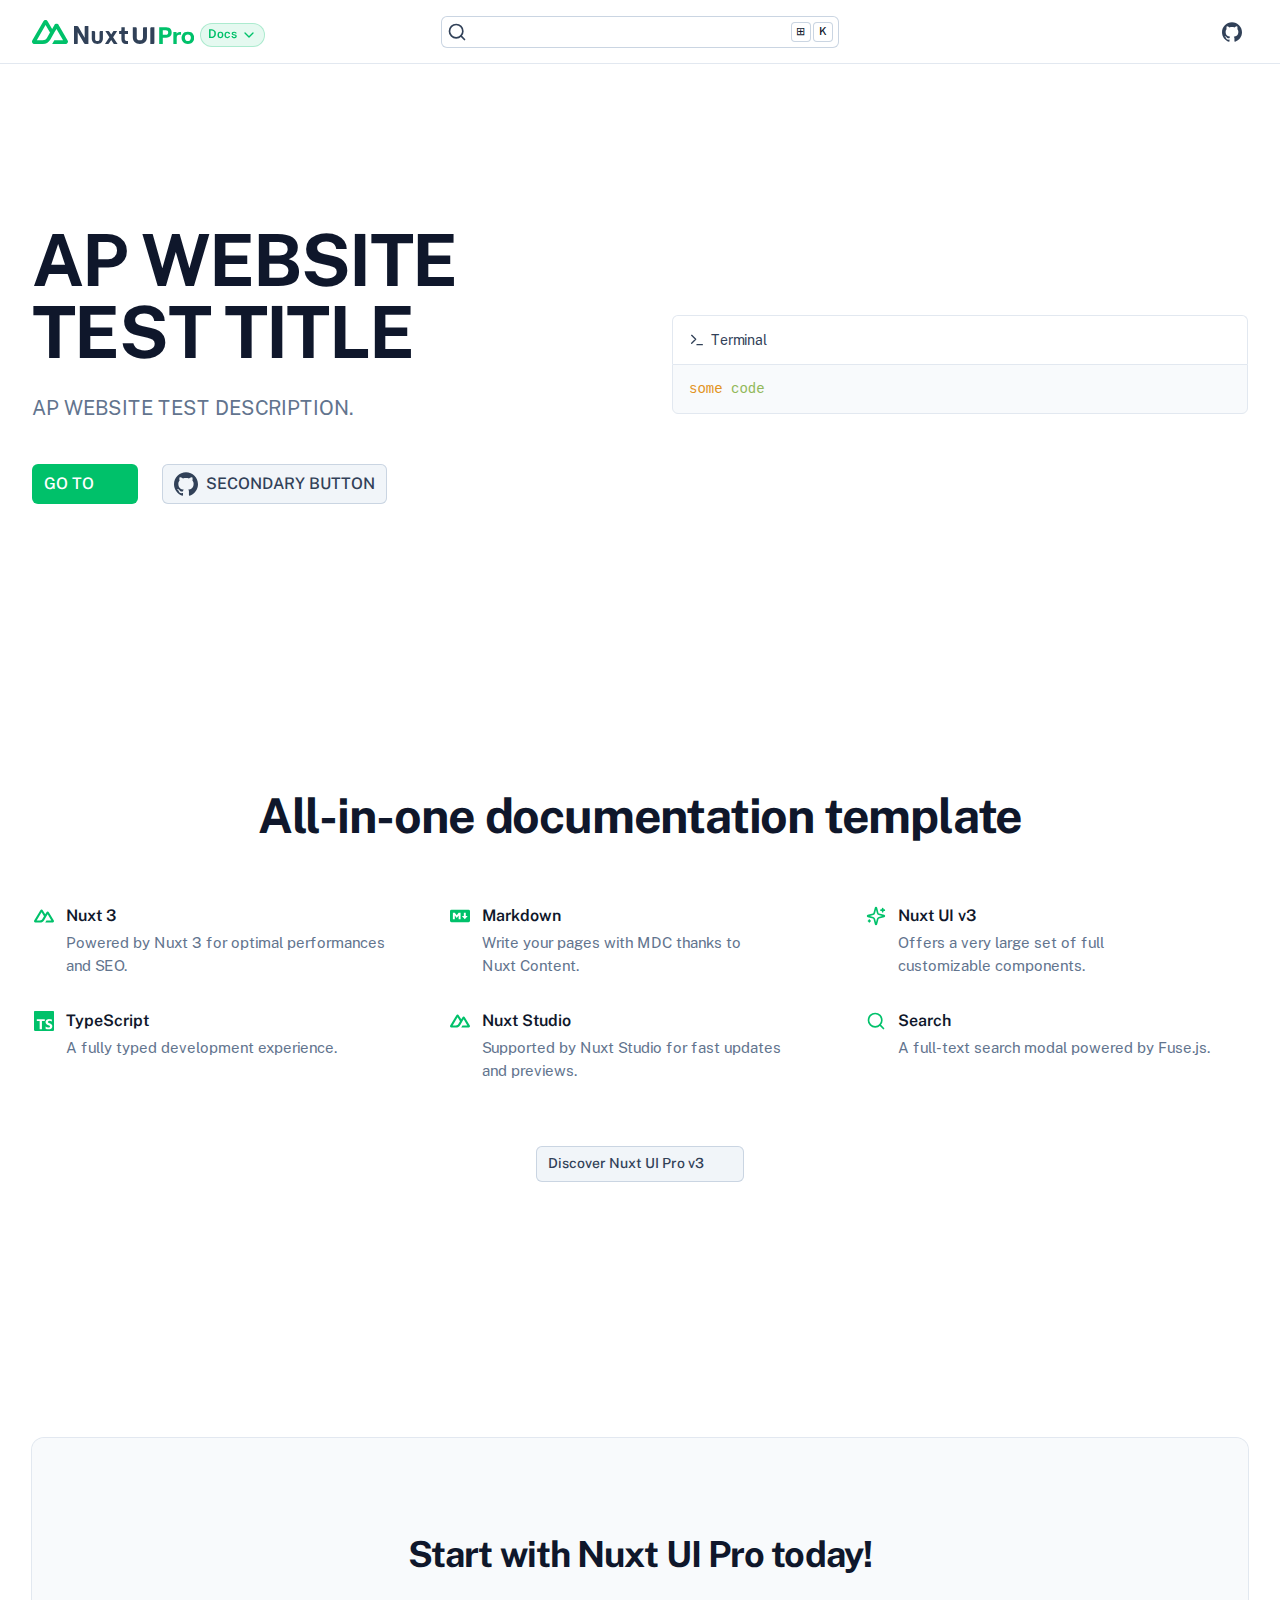
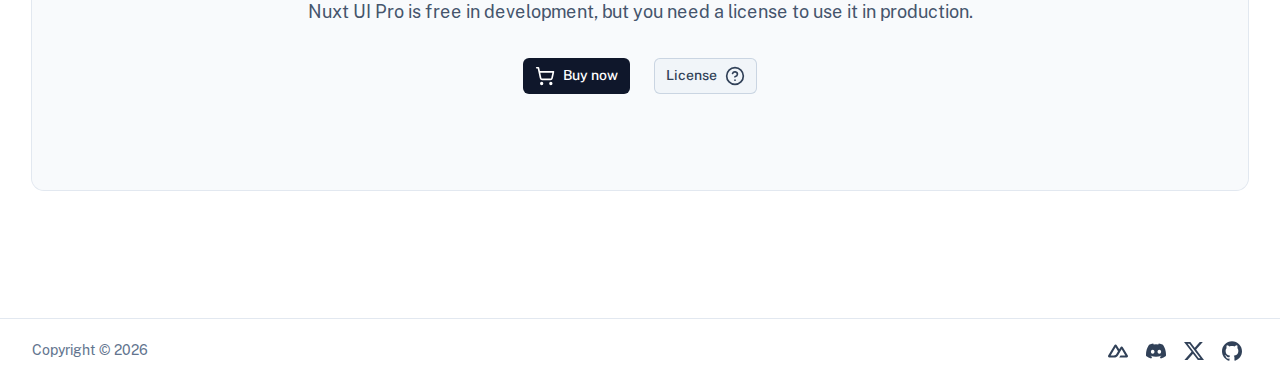
==== commit 2fb0b346: "Deploying to gh-pages from @ vaddenz/ap-website@d2e83952e9e93b8dd9d8786690c51e8e2b776677 🚀" ====
--- a/index.html
+++ b/index.html
@@ -94,6 +94,6 @@
   --ui-warning: var(--ui-color-warning-400);
   --ui-error: var(--ui-color-error-400);
   }
-}</style><title>Nuxt UI Pro - Docs template</title><style>/*! tailwindcss v4.0.17 | MIT License | https://tailwindcss.com */.shiki span.line{display:block}.shiki span.line.highlight{background-color:color-mix(in oklab,var(--ui-bg-accented)50%,transparent);margin:0 -16px;padding:0 16px}</style><link rel="stylesheet" href="/_nuxt/entry.FD5YV-B5.css" crossorigin><style>@layer components {:where(.i-lucide\:chevron-down){display:inline-block;width:1em;height:1em;background-color:currentColor;-webkit-mask-image:var(--svg);mask-image:var(--svg);-webkit-mask-repeat:no-repeat;mask-repeat:no-repeat;-webkit-mask-size:100% 100%;mask-size:100% 100%;--svg:url("data:image/svg+xml,%3Csvg xmlns='http://www.w3.org/2000/svg' viewBox='0 0 24 24' width='24' height='24'%3E%3Cpath fill='none' stroke='black' stroke-linecap='round' stroke-linejoin='round' stroke-width='2' d='m6 9l6 6l6-6'/%3E%3C/svg%3E")}:where(.i-lucide\:circle-help){display:inline-block;width:1em;height:1em;background-color:currentColor;-webkit-mask-image:var(--svg);mask-image:var(--svg);-webkit-mask-repeat:no-repeat;mask-repeat:no-repeat;-webkit-mask-size:100% 100%;mask-size:100% 100%;--svg:url("data:image/svg+xml,%3Csvg xmlns='http://www.w3.org/2000/svg' viewBox='0 0 24 24' width='24' height='24'%3E%3Cg fill='none' stroke='black' stroke-linecap='round' stroke-linejoin='round' stroke-width='2'%3E%3Ccircle cx='12' cy='12' r='10'/%3E%3Cpath d='M9.09 9a3 3 0 0 1 5.83 1c0 2-3 3-3 3m.08 4h.01'/%3E%3C/g%3E%3C/svg%3E")}:where(.i-lucide\:copy){display:inline-block;width:1em;height:1em;background-color:currentColor;-webkit-mask-image:var(--svg);mask-image:var(--svg);-webkit-mask-repeat:no-repeat;mask-repeat:no-repeat;-webkit-mask-size:100% 100%;mask-size:100% 100%;--svg:url("data:image/svg+xml,%3Csvg xmlns='http://www.w3.org/2000/svg' viewBox='0 0 24 24' width='24' height='24'%3E%3Cg fill='none' stroke='black' stroke-linecap='round' stroke-linejoin='round' stroke-width='2'%3E%3Crect width='14' height='14' x='8' y='8' rx='2' ry='2'/%3E%3Cpath d='M4 16c-1.1 0-2-.9-2-2V4c0-1.1.9-2 2-2h10c1.1 0 2 .9 2 2'/%3E%3C/g%3E%3C/svg%3E")}:where(.i-lucide\:menu){display:inline-block;width:1em;height:1em;background-color:currentColor;-webkit-mask-image:var(--svg);mask-image:var(--svg);-webkit-mask-repeat:no-repeat;mask-repeat:no-repeat;-webkit-mask-size:100% 100%;mask-size:100% 100%;--svg:url("data:image/svg+xml,%3Csvg xmlns='http://www.w3.org/2000/svg' viewBox='0 0 24 24' width='24' height='24'%3E%3Cpath fill='none' stroke='black' stroke-linecap='round' stroke-linejoin='round' stroke-width='2' d='M4 12h16M4 6h16M4 18h16'/%3E%3C/svg%3E")}:where(.i-lucide\:search){display:inline-block;width:1em;height:1em;background-color:currentColor;-webkit-mask-image:var(--svg);mask-image:var(--svg);-webkit-mask-repeat:no-repeat;mask-repeat:no-repeat;-webkit-mask-size:100% 100%;mask-size:100% 100%;--svg:url("data:image/svg+xml,%3Csvg xmlns='http://www.w3.org/2000/svg' viewBox='0 0 24 24' width='24' height='24'%3E%3Cg fill='none' stroke='black' stroke-linecap='round' stroke-linejoin='round' stroke-width='2'%3E%3Ccircle cx='11' cy='11' r='8'/%3E%3Cpath d='m21 21l-4.3-4.3'/%3E%3C/g%3E%3C/svg%3E")}:where(.i-lucide\:shopping-cart){display:inline-block;width:1em;height:1em;background-color:currentColor;-webkit-mask-image:var(--svg);mask-image:var(--svg);-webkit-mask-repeat:no-repeat;mask-repeat:no-repeat;-webkit-mask-size:100% 100%;mask-size:100% 100%;--svg:url("data:image/svg+xml,%3Csvg xmlns='http://www.w3.org/2000/svg' viewBox='0 0 24 24' width='24' height='24'%3E%3Cg fill='none' stroke='black' stroke-linecap='round' stroke-linejoin='round' stroke-width='2'%3E%3Ccircle cx='8' cy='21' r='1'/%3E%3Ccircle cx='19' cy='21' r='1'/%3E%3Cpath d='M2.05 2.05h2l2.66 12.42a2 2 0 0 0 2 1.58h9.78a2 2 0 0 0 1.95-1.57l1.65-7.43H5.12'/%3E%3C/g%3E%3C/svg%3E")}:where(.i-lucide\:sparkles){display:inline-block;width:1em;height:1em;background-color:currentColor;-webkit-mask-image:var(--svg);mask-image:var(--svg);-webkit-mask-repeat:no-repeat;mask-repeat:no-repeat;-webkit-mask-size:100% 100%;mask-size:100% 100%;--svg:url("data:image/svg+xml,%3Csvg xmlns='http://www.w3.org/2000/svg' viewBox='0 0 24 24' width='24' height='24'%3E%3Cpath fill='none' stroke='black' stroke-linecap='round' stroke-linejoin='round' stroke-width='2' d='M9.937 15.5A2 2 0 0 0 8.5 14.063l-6.135-1.582a.5.5 0 0 1 0-.962L8.5 9.936A2 2 0 0 0 9.937 8.5l1.582-6.135a.5.5 0 0 1 .963 0L14.063 8.5A2 2 0 0 0 15.5 9.937l6.135 1.581a.5.5 0 0 1 0 .964L15.5 14.063a2 2 0 0 0-1.437 1.437l-1.582 6.135a.5.5 0 0 1-.963 0zM20 3v4m2-2h-4M4 17v2m1-1H3'/%3E%3C/svg%3E")}:where(.i-lucide\:terminal){display:inline-block;width:1em;height:1em;background-color:currentColor;-webkit-mask-image:var(--svg);mask-image:var(--svg);-webkit-mask-repeat:no-repeat;mask-repeat:no-repeat;-webkit-mask-size:100% 100%;mask-size:100% 100%;--svg:url("data:image/svg+xml,%3Csvg xmlns='http://www.w3.org/2000/svg' viewBox='0 0 24 24' width='24' height='24'%3E%3Cpath fill='none' stroke='black' stroke-linecap='round' stroke-linejoin='round' stroke-width='2' d='m4 17l6-6l-6-6m8 14h8'/%3E%3C/svg%3E")}:where(.i-simple-icons\:discord){display:inline-block;width:1em;height:1em;background-color:currentColor;-webkit-mask-image:var(--svg);mask-image:var(--svg);-webkit-mask-repeat:no-repeat;mask-repeat:no-repeat;-webkit-mask-size:100% 100%;mask-size:100% 100%;--svg:url("data:image/svg+xml,%3Csvg xmlns='http://www.w3.org/2000/svg' viewBox='0 0 24 24' width='24' height='24'%3E%3Cpath fill='black' d='M20.317 4.37a19.8 19.8 0 0 0-4.885-1.515a.074.074 0 0 0-.079.037c-.21.375-.444.864-.608 1.25a18.3 18.3 0 0 0-5.487 0a13 13 0 0 0-.617-1.25a.08.08 0 0 0-.079-.037A19.7 19.7 0 0 0 3.677 4.37a.1.1 0 0 0-.032.027C.533 9.046-.32 13.58.099 18.057a.08.08 0 0 0 .031.057a19.9 19.9 0 0 0 5.993 3.03a.08.08 0 0 0 .084-.028a14 14 0 0 0 1.226-1.994a.076.076 0 0 0-.041-.106a13 13 0 0 1-1.872-.892a.077.077 0 0 1-.008-.128a10 10 0 0 0 .372-.292a.07.07 0 0 1 .077-.01c3.928 1.793 8.18 1.793 12.062 0a.07.07 0 0 1 .078.01q.181.149.373.292a.077.077 0 0 1-.006.127a12.3 12.3 0 0 1-1.873.892a.077.077 0 0 0-.041.107c.36.698.772 1.362 1.225 1.993a.08.08 0 0 0 .084.028a19.8 19.8 0 0 0 6.002-3.03a.08.08 0 0 0 .032-.054c.5-5.177-.838-9.674-3.549-13.66a.06.06 0 0 0-.031-.03M8.02 15.33c-1.182 0-2.157-1.085-2.157-2.419c0-1.333.956-2.419 2.157-2.419c1.21 0 2.176 1.096 2.157 2.42c0 1.333-.956 2.418-2.157 2.418m7.975 0c-1.183 0-2.157-1.085-2.157-2.419c0-1.333.955-2.419 2.157-2.419c1.21 0 2.176 1.096 2.157 2.42c0 1.333-.946 2.418-2.157 2.418'/%3E%3C/svg%3E")}:where(.i-simple-icons\:github){display:inline-block;width:1em;height:1em;background-color:currentColor;-webkit-mask-image:var(--svg);mask-image:var(--svg);-webkit-mask-repeat:no-repeat;mask-repeat:no-repeat;-webkit-mask-size:100% 100%;mask-size:100% 100%;--svg:url("data:image/svg+xml,%3Csvg xmlns='http://www.w3.org/2000/svg' viewBox='0 0 24 24' width='24' height='24'%3E%3Cpath fill='black' d='M12 .297c-6.63 0-12 5.373-12 12c0 5.303 3.438 9.8 8.205 11.385c.6.113.82-.258.82-.577c0-.285-.01-1.04-.015-2.04c-3.338.724-4.042-1.61-4.042-1.61C4.422 18.07 3.633 17.7 3.633 17.7c-1.087-.744.084-.729.084-.729c1.205.084 1.838 1.236 1.838 1.236c1.07 1.835 2.809 1.305 3.495.998c.108-.776.417-1.305.76-1.605c-2.665-.3-5.466-1.332-5.466-5.93c0-1.31.465-2.38 1.235-3.22c-.135-.303-.54-1.523.105-3.176c0 0 1.005-.322 3.3 1.23c.96-.267 1.98-.399 3-.405c1.02.006 2.04.138 3 .405c2.28-1.552 3.285-1.23 3.285-1.23c.645 1.653.24 2.873.12 3.176c.765.84 1.23 1.91 1.23 3.22c0 4.61-2.805 5.625-5.475 5.92c.42.36.81 1.096.81 2.22c0 1.606-.015 2.896-.015 3.286c0 .315.21.69.825.57C20.565 22.092 24 17.592 24 12.297c0-6.627-5.373-12-12-12'/%3E%3C/svg%3E")}:where(.i-simple-icons\:markdown){display:inline-block;width:1em;height:1em;background-color:currentColor;-webkit-mask-image:var(--svg);mask-image:var(--svg);-webkit-mask-repeat:no-repeat;mask-repeat:no-repeat;-webkit-mask-size:100% 100%;mask-size:100% 100%;--svg:url("data:image/svg+xml,%3Csvg xmlns='http://www.w3.org/2000/svg' viewBox='0 0 24 24' width='24' height='24'%3E%3Cpath fill='black' d='M22.27 19.385H1.73A1.73 1.73 0 0 1 0 17.655V6.345a1.73 1.73 0 0 1 1.73-1.73h20.54A1.73 1.73 0 0 1 24 6.345v11.308a1.73 1.73 0 0 1-1.73 1.731zM5.769 15.923v-4.5l2.308 2.885l2.307-2.885v4.5h2.308V8.078h-2.308l-2.307 2.885l-2.308-2.885H3.46v7.847zM21.232 12h-2.309V8.077h-2.307V12h-2.308l3.461 4.039z'/%3E%3C/svg%3E")}:where(.i-simple-icons\:nuxt){display:inline-block;width:1em;height:1em;background-color:currentColor;-webkit-mask-image:var(--svg);mask-image:var(--svg);-webkit-mask-repeat:no-repeat;mask-repeat:no-repeat;-webkit-mask-size:100% 100%;mask-size:100% 100%;--svg:url("data:image/svg+xml,%3Csvg xmlns='http://www.w3.org/2000/svg' viewBox='0 0 24 24' width='24' height='24'%3E%3Cpath fill='black' d='M13.464 19.83h8.922c.283 0 .562-.073.807-.21a1.6 1.6 0 0 0 .591-.574a1.53 1.53 0 0 0 .216-.783a1.53 1.53 0 0 0-.217-.782L17.792 7.414a1.6 1.6 0 0 0-.591-.573a1.65 1.65 0 0 0-.807-.21c-.283 0-.562.073-.807.21a1.6 1.6 0 0 0-.59.573L13.463 9.99L10.47 4.953a1.6 1.6 0 0 0-.591-.573a1.65 1.65 0 0 0-.807-.21c-.284 0-.562.073-.807.21a1.6 1.6 0 0 0-.591.573L.216 17.481a1.53 1.53 0 0 0-.217.782c0 .275.074.545.216.783a1.6 1.6 0 0 0 .59.574c.246.137.525.21.808.21h5.6c2.22 0 3.856-.946 4.982-2.79l2.733-4.593l1.464-2.457l4.395 7.382h-5.859Zm-6.341-2.46l-3.908-.002l5.858-9.842l2.923 4.921l-1.957 3.29c-.748 1.196-1.597 1.632-2.916 1.632'/%3E%3C/svg%3E")}:where(.i-simple-icons\:nuxtdotjs){display:inline-block;width:1em;height:1em;background-color:currentColor;-webkit-mask-image:var(--svg);mask-image:var(--svg);-webkit-mask-repeat:no-repeat;mask-repeat:no-repeat;-webkit-mask-size:100% 100%;mask-size:100% 100%;--svg:url("data:image/svg+xml,%3Csvg xmlns='http://www.w3.org/2000/svg' viewBox='0 0 24 24' width='24' height='24'%3E%3Cpath fill='black' d='M13.464 19.83h8.922c.283 0 .562-.073.807-.21a1.6 1.6 0 0 0 .591-.574a1.53 1.53 0 0 0 .216-.783a1.53 1.53 0 0 0-.217-.782L17.792 7.414a1.6 1.6 0 0 0-.591-.573a1.65 1.65 0 0 0-.807-.21c-.283 0-.562.073-.807.21a1.6 1.6 0 0 0-.59.573L13.463 9.99L10.47 4.953a1.6 1.6 0 0 0-.591-.573a1.65 1.65 0 0 0-.807-.21c-.284 0-.562.073-.807.21a1.6 1.6 0 0 0-.591.573L.216 17.481a1.53 1.53 0 0 0-.217.782c0 .275.074.545.216.783a1.6 1.6 0 0 0 .59.574c.246.137.525.21.808.21h5.6c2.22 0 3.856-.946 4.982-2.79l2.733-4.593l1.464-2.457l4.395 7.382h-5.859Zm-6.341-2.46l-3.908-.002l5.858-9.842l2.923 4.921l-1.957 3.29c-.748 1.196-1.597 1.632-2.916 1.632'/%3E%3C/svg%3E")}:where(.i-simple-icons\:typescript){display:inline-block;width:1em;height:1em;background-color:currentColor;-webkit-mask-image:var(--svg);mask-image:var(--svg);-webkit-mask-repeat:no-repeat;mask-repeat:no-repeat;-webkit-mask-size:100% 100%;mask-size:100% 100%;--svg:url("data:image/svg+xml,%3Csvg xmlns='http://www.w3.org/2000/svg' viewBox='0 0 24 24' width='24' height='24'%3E%3Cpath fill='black' d='M1.125 0C.502 0 0 .502 0 1.125v21.75C0 23.498.502 24 1.125 24h21.75c.623 0 1.125-.502 1.125-1.125V1.125C24 .502 23.498 0 22.875 0zm17.363 9.75q.918 0 1.627.111a6.4 6.4 0 0 1 1.306.34v2.458a4 4 0 0 0-.643-.361a5 5 0 0 0-.717-.26a5.5 5.5 0 0 0-1.426-.2q-.45 0-.819.086a2.1 2.1 0 0 0-.623.242q-.254.156-.393.374a.9.9 0 0 0-.14.49q0 .294.156.529q.156.234.443.444c.287.21.423.276.696.41q.41.203.926.416q.705.296 1.266.628q.561.333.963.753q.402.418.614.957q.213.538.214 1.253q0 .986-.373 1.656a3 3 0 0 1-1.012 1.085a4.4 4.4 0 0 1-1.487.596q-.85.18-1.79.18a10 10 0 0 1-1.84-.164a5.5 5.5 0 0 1-1.512-.493v-2.63a5.03 5.03 0 0 0 3.237 1.2q.5 0 .872-.09q.373-.09.623-.25q.249-.162.373-.38a1.02 1.02 0 0 0-.074-1.089a2.1 2.1 0 0 0-.537-.5a5.6 5.6 0 0 0-.807-.444a28 28 0 0 0-1.007-.436q-1.377-.575-2.053-1.405t-.676-2.005q0-.92.369-1.582q.368-.662 1.004-1.089a4.5 4.5 0 0 1 1.47-.629a7.5 7.5 0 0 1 1.77-.201m-15.113.188h9.563v2.166H9.506v9.646H6.789v-9.646H3.375z'/%3E%3C/svg%3E")}:where(.i-simple-icons\:x){display:inline-block;width:1em;height:1em;background-color:currentColor;-webkit-mask-image:var(--svg);mask-image:var(--svg);-webkit-mask-repeat:no-repeat;mask-repeat:no-repeat;-webkit-mask-size:100% 100%;mask-size:100% 100%;--svg:url("data:image/svg+xml,%3Csvg xmlns='http://www.w3.org/2000/svg' viewBox='0 0 24 24' width='24' height='24'%3E%3Cpath fill='black' d='M18.901 1.153h3.68l-8.04 9.19L24 22.846h-7.406l-5.8-7.584l-6.638 7.584H.474l8.6-9.83L0 1.154h7.594l5.243 6.932ZM17.61 20.644h2.039L6.486 3.24H4.298Z'/%3E%3C/svg%3E")}}</style><link rel="preload" as="fetch" crossorigin="anonymous" href="/_payload.json?18883d78-5b2c-4630-9573-aaf3666fdabe"><link rel="modulepreload" as="script" crossorigin href="/_nuxt/Bzx-ddzZ.js"><link rel="modulepreload" as="script" crossorigin href="/_nuxt/O3Zc1ApS.js"><link rel="modulepreload" as="script" crossorigin href="/_nuxt/C8bCzShK.js"><link rel="modulepreload" as="script" crossorigin href="/_nuxt/C2bHYaEW.js"><link rel="modulepreload" as="script" crossorigin href="/_nuxt/0L3pTn3r.js"><link rel="modulepreload" as="script" crossorigin href="/_nuxt/CWAYc-iy.js"><link rel="modulepreload" as="script" crossorigin href="/_nuxt/BpwJ4wO7.js"><link rel="modulepreload" as="script" crossorigin href="/_nuxt/D_ivX3PH.js"><link rel="modulepreload" as="script" crossorigin href="/_nuxt/BXcWhVoc.js"><link rel="modulepreload" as="script" crossorigin href="/_nuxt/CZpQITBx.js"><link rel="preload" as="fetch" fetchpriority="low" crossorigin="anonymous" href="/_nuxt/builds/meta/18883d78-5b2c-4630-9573-aaf3666fdabe.json"><link rel="prefetch" as="style" crossorigin href="/_nuxt/index.v107144y.css"><link rel="prefetch" as="script" crossorigin href="/_nuxt/3oRdJGPn.js"><link rel="prefetch" as="script" crossorigin href="/_nuxt/B1gLC5u5.js"><link rel="prefetch" as="script" crossorigin href="/_nuxt/CgqFACCD.js"><link rel="prefetch" as="script" crossorigin href="/_nuxt/CjyNT7e_.js"><link rel="prefetch" as="script" crossorigin href="/_nuxt/BYj3Aw9k.js"><link rel="prefetch" as="script" crossorigin href="/_nuxt/DQ9aYllB.js"><link rel="icon" href="/favicon.ico"><meta property="og:site_name" content="Nuxt UI Pro - Docs template"><meta name="twitter:card" content="summary_large_image"><meta property="og:title" content="Nuxt UI Pro - Docs template"><meta name="description" content="Nuxt UI Pro is a collection of premium Vue components built on top of Nuxt UI to create beautiful & responsive Nuxt applications in minutes."><meta property="og:description" content="Nuxt UI Pro is a collection of premium Vue components built on top of Nuxt UI to create beautiful & responsive Nuxt applications in minutes."><meta property="og:image" content="https://docs-template.nuxt.dev/social-card.png"><meta name="twitter:image" content="https://docs-template.nuxt.dev/social-card.png"><script type="module" src="/_nuxt/Bzx-ddzZ.js" crossorigin></script><script>"use strict";(()=>{const t=window,e=document.documentElement,c=["dark","light"],n=getStorageValue("localStorage","nuxt-color-mode")||"system";let i=n==="system"?u():n;const r=e.getAttribute("data-color-mode-forced");r&&(i=r),l(i),t["__NUXT_COLOR_MODE__"]={preference:n,value:i,getColorScheme:u,addColorScheme:l,removeColorScheme:d};function l(o){const s=""+o+"",a="";e.classList?e.classList.add(s):e.className+=" "+s,a&&e.setAttribute("data-"+a,o)}function d(o){const s=""+o+"",a="";e.classList?e.classList.remove(s):e.className=e.className.replace(new RegExp(s,"g"),""),a&&e.removeAttribute("data-"+a)}function f(o){return t.matchMedia("(prefers-color-scheme"+o+")")}function u(){if(t.matchMedia&&f("").media!=="not all"){for(const o of c)if(f(":"+o).matches)return o}return"light"}})();function getStorageValue(t,e){switch(t){case"localStorage":return window.localStorage.getItem(e);case"sessionStorage":return window.sessionStorage.getItem(e);case"cookie":return getCookie(e);default:return null}}function getCookie(t){const c=("; "+window.document.cookie).split("; "+t+"=");if(c.length===2)return c.pop()?.split(";").shift()}</script></head><body><div id="__nuxt" class="isolate"><!--[--><!--[--><!--[--><!--[--><!--[--><div class="nuxt-loading-indicator" style="position:fixed;top:0;right:0;left:0;pointer-events:none;width:auto;height:3px;opacity:0;background:repeating-linear-gradient(to right,#00dc82 0%,#34cdfe 50%,#0047e1 100%);background-size:Infinity% auto;transform:scaleX(0%);transform-origin:left;transition:transform 0.1s, height 0.4s, opacity 0.4s;z-index:999999;"></div><!--[--><!----><!----><!----><header class="bg-(--ui-bg)/75 backdrop-blur border-b border-(--ui-border) h-(--ui-header-height) sticky top-0 z-50"><!--[--><!--]--><div class="w-full max-w-(--ui-container) mx-auto px-4 sm:px-6 lg:px-8 flex items-center justify-between gap-3 h-full"><!--[--><div class="lg:flex-1 flex items-center gap-1.5"><!----><!--[--><a aria-current="page" href="/" class="router-link-active router-link-exact-active"><svg width="1352" height="200" viewbox="0 0 1352 200" fill="none" xmlns="http://www.w3.org/2000/svg" class="w-auto h-6 shrink-0"><path d="M377 200C379.16 200 381 198.209 381 196V103C381 103 386 112 395 127L434 194C435.785 197.74 439.744 200 443 200H470V50H443C441.202 50 439 51.4941 439 54V148L421 116L385 55C383.248 51.8912 379.479 50 376 50H350V200H377Z" fill="currentColor"></path><path d="M726 92H739C742.314 92 745 89.3137 745 86V60H773V92H800V116H773V159C773 169.5 778.057 174 787 174H800V200H783C759.948 200 745 185.071 745 160V116H726V92Z" fill="currentColor"></path><path d="M591 92V154C591 168.004 585.742 179.809 578 188C570.258 196.191 559.566 200 545 200C530.434 200 518.742 196.191 511 188C503.389 179.809 498 168.004 498 154V92H514C517.412 92 520.769 92.622 523 95C525.231 97.2459 526 98.5652 526 102V154C526 162.059 526.457 167.037 530 171C533.543 174.831 537.914 176 545 176C552.217 176 555.457 174.831 559 171C562.543 167.037 563 162.059 563 154V102C563 98.5652 563.769 96.378 566 94C567.96 91.9107 570.028 91.9599 573 92C573.411 92.0055 574.586 92 575 92H591Z" fill="currentColor"></path><path d="M676 144L710 92H684C680.723 92 677.812 93.1758 676 96L660 120L645 97C643.188 94.1758 639.277 92 636 92H611L645 143L608 200H634C637.25 200 640.182 196.787 642 194L660 167L679 195C680.818 197.787 683.75 200 687 200H713L676 144Z" fill="currentColor"></path><path d="M168 200H279C282.542 200 285.932 198.756 289 197C292.068 195.244 295.23 193.041 297 190C298.77 186.959 300.002 183.51 300 179.999C299.998 176.488 298.773 173.04 297 170.001L222 41C220.23 37.96 218.067 35.7552 215 34C211.933 32.2448 207.542 31 204 31C200.458 31 197.067 32.2448 194 34C190.933 35.7552 188.77 37.96 187 41L168 74L130 9.99764C128.228 6.95784 126.068 3.75491 123 2C119.932 0.245087 116.542 0 113 0C109.458 0 106.068 0.245087 103 2C99.9323 3.75491 96.7717 6.95784 95 9.99764L2 170.001C0.226979 173.04 0.00154312 176.488 1.90993e-06 179.999C-0.0015393 183.51 0.229648 186.959 2 190C3.77035 193.04 6.93245 195.244 10 197C13.0675 198.756 16.4578 200 20 200H90C117.737 200 137.925 187.558 152 164L186 105L204 74L259 168H186L168 200ZM89 168H40L113 42L150 105L125.491 147.725C116.144 163.01 105.488 168 89 168Z" fill="var(--ui-primary)"></path><path d="M958 60.0001H938C933.524 60.0001 929.926 59.9395 927 63C924.074 65.8905 925 67.5792 925 72V141C925 151.372 923.648 156.899 919 162C914.352 166.931 908.468 169 899 169C889.705 169 882.648 166.931 878 162C873.352 156.899 873 151.372 873 141V72.0001C873 67.5793 872.926 65.8906 870 63.0001C867.074 59.9396 863.476 60.0001 859 60.0001H840V141C840 159.023 845.016 173.458 855 184C865.156 194.542 879.893 200 899 200C918.107 200 932.844 194.542 943 184C953.156 173.458 958 159.023 958 141V60.0001Z" fill="currentColor"></path><path fill-rule="evenodd" clip-rule="evenodd" d="M1000 60.0233L1020 60V77L1020 128V156.007L1020 181L1020 189.004C1020 192.938 1019.98 194.429 1017 197.001C1014.02 199.725 1009.56 200 1005 200H986.001V181.006L986 130.012V70.0215C986 66.1576 986.016 64.5494 989 62.023C991.819 59.6358 995.437 60.0233 1000 60.0233Z" fill="currentColor"></path><path d="M1060 200V60H1117C1126.67 60 1134.98 61.2896 1142 65C1149.16 68.7104 1155.29 74.3744 1159 81C1162.71 87.6256 1164 95.3867 1164 104C1164 112.481 1162.71 120.374 1159 127C1155.29 133.626 1149.16 138.157 1142 142C1134.98 145.71 1126.67 148 1117 148H1090V200H1060ZM1115 123C1121.63 123 1126.69 121.578 1130 118C1133.31 114.29 1135 109.433 1135 104C1135 98.567 1133.31 93.5778 1130 90C1126.69 86.2896 1121.63 85 1115 85H1090V123H1115Z" fill="var(--ui-primary)"></path><path d="M1226 123C1219.37 123 1214.31 124.965 1211 130C1207.69 135.035 1206 142.122 1206 151V200H1178V100H1200C1203.31 100 1206 102.686 1206 106V116C1208.65 109.904 1211.16 106.518 1215 104C1218.98 101.482 1224.77 100 1231 100H1242V123H1226Z" fill="var(--ui-primary)"></path><path d="M1299 200C1288.93 200 1280.08 197.373 1272 193C1263.92 188.495 1257.51 182.818 1253 175C1248.49 167.049 1246 157.806 1246 148C1246 138.194 1248.49 129.818 1253 122C1257.51 114.049 1263.92 107.373 1272 103C1280.08 98.4946 1288.93 97 1299 97C1309.07 97 1318.92 98.4946 1327 103C1335.08 107.373 1340.49 114.049 1345 122C1349.51 129.818 1352 138.194 1352 148C1352 157.806 1349.51 167.049 1345 175C1340.49 182.818 1335.08 188.495 1327 193C1318.92 197.373 1309.07 200 1299 200ZM1299 176C1306.42 176 1312.36 173.168 1317 168C1321.64 162.832 1324 156.216 1324 148C1324 139.652 1321.64 133.168 1317 128C1312.36 122.832 1306.42 120 1299 120C1291.58 120 1285.64 122.832 1281 128C1276.36 133.168 1274 139.652 1274 148C1274 156.216 1276.36 162.832 1281 168C1285.64 173.168 1291.58 176 1299 176Z" fill="var(--ui-primary)"></path></svg></a><!--[--><!--[--><!--[--><!--[--><!--[--><button type="button" id="reka-dropdown-menu-trigger-v-0-0" aria-haspopup="menu" aria-expanded="false" data-state="closed" class="inline-flex items-center disabled:cursor-not-allowed aria-disabled:cursor-not-allowed disabled:opacity-75 aria-disabled:opacity-75 transition-colors px-2 py-1 text-xs gap-1 text-(--ui-primary) ring ring-inset ring-(--ui-primary)/25 bg-(--ui-primary)/10 hover:bg-(--ui-primary)/15 disabled:bg-(--ui-primary)/10 aria-disabled:bg-(--ui-primary)/10 focus:outline-none focus-visible:ring-2 focus-visible:ring-(--ui-primary) -mb-[6px] font-semibold rounded-full truncate"><!--[--><!--[--><!----><!--]--><!--[--><span class="truncate">Docs</span><!--]--><!--[--><span class="iconify i-lucide:chevron-down shrink-0 size-4 transition-transform duration-200" aria-hidden="true" style=""></span><!--]--><!--]--></button><!--]--><!--]--><!--[--><!----><!----><!--]--><!--]--><!--]--><!--]--><!--]--></div><div class="hidden lg:flex flex-1"><!--[--><!--[--><!--[--><button type="button" aria-label="Search..." class="rounded-[calc(var(--ui-radius)*1.5)] font-medium inline-flex items-center disabled:cursor-not-allowed aria-disabled:cursor-not-allowed disabled:opacity-75 aria-disabled:opacity-75 transition-colors text-sm gap-1.5 ring ring-inset ring-(--ui-border-accented) text-(--ui-text) bg-(--ui-bg) hover:bg-(--ui-bg-elevated) disabled:bg-(--ui-bg) aria-disabled:bg-(--ui-bg) focus:outline-none focus-visible:ring-2 focus-visible:ring-(--ui-border-inverted) p-1.5 w-full"><!--[--><!--[--><span class="iconify i-lucide:search shrink-0 size-5" aria-hidden="true" style=""></span><!--]--><!--[--><!----><!--]--><!--[--><!--[--><div class="flex items-center gap-0.5 ms-auto"><kbd class="inline-flex items-center justify-center px-1 rounded-(--ui-radius) font-medium font-sans bg-(--ui-bg) text-(--ui-text-highlighted) ring ring-inset ring-(--ui-border-accented) h-5 min-w-[20px] text-[11px]"><!--[--> <!--]--></kbd><kbd class="inline-flex items-center justify-center px-1 rounded-(--ui-radius) font-medium font-sans bg-(--ui-bg) text-(--ui-text-highlighted) ring ring-inset ring-(--ui-border-accented) h-5 min-w-[20px] text-[11px]"><!--[-->K<!--]--></kbd></div><!--]--><!--]--><!--]--></button><!--]--><!--]--><!--]--></div><div class="flex items-center justify-end lg:flex-1 gap-1.5"><!--[--><!--[--><!--[--><button type="button" aria-label="Search..." class="rounded-[calc(var(--ui-radius)*1.5)] font-medium inline-flex items-center disabled:cursor-not-allowed aria-disabled:cursor-not-allowed disabled:opacity-75 aria-disabled:opacity-75 transition-colors text-sm gap-1.5 text-(--ui-text) hover:bg-(--ui-bg-elevated) focus:outline-none focus-visible:bg-(--ui-bg-elevated) hover:disabled:bg-transparent dark:hover:disabled:bg-transparent hover:aria-disabled:bg-transparent dark:hover:aria-disabled:bg-transparent p-1.5 lg:hidden"><!--[--><!--[--><span class="iconify i-lucide:search shrink-0 size-5" aria-hidden="true" style=""></span><!--]--><!--[--><!----><!--]--><!--[--><!----><!--]--><!--]--></button><!--]--><!--]--><!--[--><!--[--><div class="size-8"></div><!--]--><!--]--><!--[--><!--[--><!--[--><a href="https://github.com/nuxt-ui-pro/docs" rel="noopener noreferrer" target="_blank" aria-label="GitHub" class="rounded-[calc(var(--ui-radius)*1.5)] font-medium inline-flex items-center disabled:cursor-not-allowed aria-disabled:cursor-not-allowed disabled:opacity-75 aria-disabled:opacity-75 transition-colors text-sm gap-1.5 text-(--ui-text) hover:bg-(--ui-bg-elevated) focus:outline-none focus-visible:bg-(--ui-bg-elevated) hover:disabled:bg-transparent dark:hover:disabled:bg-transparent hover:aria-disabled:bg-transparent dark:hover:aria-disabled:bg-transparent p-1.5"><!--[--><!--[--><span class="iconify i-simple-icons:github shrink-0 size-5" aria-hidden="true" style=""></span><!--]--><!--[--><!----><!--]--><!--[--><!----><!--]--><!--]--></a><!--]--><!--]--><!--]--><!--]--><!--[--><!--[--><!--[--><button type="button" aria-label="Open menu" class="rounded-[calc(var(--ui-radius)*1.5)] font-medium inline-flex items-center disabled:cursor-not-allowed aria-disabled:cursor-not-allowed disabled:opacity-75 aria-disabled:opacity-75 transition-colors text-sm gap-1.5 text-(--ui-text) hover:bg-(--ui-bg-elevated) focus:outline-none focus-visible:bg-(--ui-bg-elevated) hover:disabled:bg-transparent dark:hover:disabled:bg-transparent hover:aria-disabled:bg-transparent dark:hover:aria-disabled:bg-transparent p-1.5 lg:hidden -me-1.5"><!--[--><!--[--><span class="iconify i-lucide:menu shrink-0 size-5" aria-hidden="true" style=""></span><!--]--><!--[--><!----><!--]--><!--[--><!----><!--]--><!--]--></button><!--]--><!--]--><!--]--></div><!--]--></div><!--[--><!--]--></header><!--[--><!----><!----><!--]--><!--]--><main class="min-h-[calc(100vh-var(--ui-header-height))]"><!--[--><!--[--><div><div data-orientation="horizontal" class="relative isolate"><!--[--><!--]--><div class="w-full max-w-(--ui-container) mx-auto px-4 sm:px-6 lg:px-8 flex flex-col lg:grid py-24 sm:py-32 lg:py-40 gap-16 sm:gap-y-24 lg:grid-cols-2 lg:items-center"><!--[--><div class=""><!----><h1 class="text-5xl sm:text-7xl text-pretty tracking-tight font-bold text-(--ui-text-highlighted)"><!--[--><p>Build your docs with Nuxt UI Pro</p><!--]--></h1><div class="text-lg sm:text-xl/8 text-(--ui-text-muted) text-pretty mt-6"><!--[--><p>Nuxt UI Pro is a collection of premium components built on top of Nuxt UI to create beautiful &amp; responsive applications in minutes.</p><!--]--></div><div class="mt-10 flex flex-wrap gap-x-6 gap-y-3"><!--[--><!----><!----><!--]--></div></div><!--[--><div class="relative group [&amp;&gt;pre]:rounded-t-none [&amp;&gt;pre]:my-0 my-5"><div class="flex items-center gap-1.5 border border-(--ui-border-muted) bg-(--ui-bg) border-b-0 relative rounded-t-[calc(var(--ui-radius)*1.5)] px-4 py-3"><span class="iconify i-lucide:terminal size-4 shrink-0" aria-hidden="true" style=""></span><span class="text-(--ui-text) text-sm/6">Terminal</span></div><!--[--><!--[--><button type="button" aria-label="Copy code to clipboard" tabindex="-1" class="rounded-[calc(var(--ui-radius)*1.5)] font-medium inline-flex items-center disabled:cursor-not-allowed aria-disabled:cursor-not-allowed disabled:opacity-75 aria-disabled:opacity-75 text-xs gap-1.5 ring ring-inset ring-(--ui-border-accented) text-(--ui-text) bg-(--ui-bg) hover:bg-(--ui-bg-elevated) disabled:bg-(--ui-bg) aria-disabled:bg-(--ui-bg) focus:outline-none focus-visible:ring-2 focus-visible:ring-(--ui-border-inverted) p-1.5 absolute top-[11px] right-[11px] lg:opacity-0 lg:group-hover:opacity-100 transition"><!--[--><!--[--><span class="iconify i-lucide:copy shrink-0 size-4" aria-hidden="true" style=""></span><!--]--><!--[--><!----><!--]--><!--[--><!----><!--]--><!--]--></button><!--]--><!--]--><pre class="group font-mono text-sm/6 border border-(--ui-border-muted) bg-(--ui-bg-muted) rounded-[calc(var(--ui-radius)*1.5)] px-4 py-3 whitespace-pre-wrap break-words overflow-x-auto focus:outline-none"><!--[--><pre class="language-bash shiki shiki-themes material-theme-lighter material-theme material-theme-palenight" code="npx nuxi init -t github:nuxt-ui-pro/docs
-" language="bash" meta style=""><code><span class="line" line="1"><span class="sBMFI">npx</span><span class="sfazB"> nuxi</span><span class="sfazB"> init</span><span class="sfazB"> -t</span><span class="sfazB"> github:nuxt-ui-pro/docs
-</span></span></code></pre><!--]--></pre></div><!--]--><!--]--></div><!--[--><!--]--></div><section data-orientation="vertical" class="relative isolate"><!--[--><!--]--><div class="w-full max-w-(--ui-container) mx-auto px-4 sm:px-6 lg:px-8 flex flex-col lg:grid py-16 sm:py-24 lg:py-32 gap-8 sm:gap-16"><!--[--><div class=""><!----><!----><h2 class="text-3xl sm:text-4xl lg:text-5xl text-pretty tracking-tight font-bold text-(--ui-text-highlighted) text-center"><!--[--><p>All-in-one documentation template</p><!--]--></h2><!----><ul class="grid sm:grid-cols-2 lg:grid-cols-3 gap-8 mt-16"><!--[--><div data-orientation="horizontal" class="relative flex items-start gap-2.5"><div class="inline-flex items-center justify-center p-0.5"><!--[--><span class="iconify i-simple-icons:nuxt size-5 shrink-0 text-(--ui-primary)" aria-hidden="true" style=""></span><!--]--></div><div class=""><!--[--><a href="https://nuxt.com" tabindex="-1" rel="noopener noreferrer" target="_blank" aria-label="Nuxt 3" class="focus:outline-none peer"><!--[--><!--[--><span class="absolute inset-0" aria-hidden="true"></span><!--]--><!--]--></a><!--]--><!--[--><div class="text-base text-pretty font-semibold text-(--ui-text-highlighted)"><!--[--><p>Nuxt 3</p><!--]--></div><div class="text-[15px] text-pretty text-(--ui-text-muted) mt-1"><!--[--><p>Powered by Nuxt 3 for optimal performances and SEO.</p><!--]--></div><!--]--></div></div><div data-orientation="horizontal" class="relative flex items-start gap-2.5"><div class="inline-flex items-center justify-center p-0.5"><!--[--><span class="iconify i-simple-icons:markdown size-5 shrink-0 text-(--ui-primary)" aria-hidden="true" style=""></span><!--]--></div><div class=""><!--[--><a href="https://content.nuxt.com" tabindex="-1" rel="noopener noreferrer" target="_blank" aria-label="Markdown" class="focus:outline-none peer"><!--[--><!--[--><span class="absolute inset-0" aria-hidden="true"></span><!--]--><!--]--></a><!--]--><!--[--><div class="text-base text-pretty font-semibold text-(--ui-text-highlighted)"><!--[--><p>Markdown</p><!--]--></div><div class="text-[15px] text-pretty text-(--ui-text-muted) mt-1"><!--[--><p>Write your pages with MDC thanks to Nuxt Content.</p><!--]--></div><!--]--></div></div><div data-orientation="horizontal" class="relative flex items-start gap-2.5"><div class="inline-flex items-center justify-center p-0.5"><!--[--><span class="iconify i-lucide:sparkles size-5 shrink-0 text-(--ui-primary)" aria-hidden="true" style=""></span><!--]--></div><div class=""><!--[--><a href="https://ui.nuxt.com" tabindex="-1" rel="noopener noreferrer" target="_blank" aria-label="Nuxt UI v3" class="focus:outline-none peer"><!--[--><!--[--><span class="absolute inset-0" aria-hidden="true"></span><!--]--><!--]--></a><!--]--><!--[--><div class="text-base text-pretty font-semibold text-(--ui-text-highlighted)"><!--[--><p>Nuxt UI v3</p><!--]--></div><div class="text-[15px] text-pretty text-(--ui-text-muted) mt-1"><!--[--><p>Offers a very large set of full customizable components.</p><!--]--></div><!--]--></div></div><div data-orientation="horizontal" class="relative flex items-start gap-2.5"><div class="inline-flex items-center justify-center p-0.5"><!--[--><span class="iconify i-simple-icons:typescript size-5 shrink-0 text-(--ui-primary)" aria-hidden="true" style=""></span><!--]--></div><div class=""><!--[--><a href="https://www.typescriptlang.org" tabindex="-1" rel="noopener noreferrer" target="_blank" aria-label="TypeScript" class="focus:outline-none peer"><!--[--><!--[--><span class="absolute inset-0" aria-hidden="true"></span><!--]--><!--]--></a><!--]--><!--[--><div class="text-base text-pretty font-semibold text-(--ui-text-highlighted)"><!--[--><p>TypeScript</p><!--]--></div><div class="text-[15px] text-pretty text-(--ui-text-muted) mt-1"><!--[--><p>A fully typed development experience.</p><!--]--></div><!--]--></div></div><div data-orientation="horizontal" class="relative flex items-start gap-2.5"><div class="inline-flex items-center justify-center p-0.5"><!--[--><span class="iconify i-simple-icons:nuxtdotjs size-5 shrink-0 text-(--ui-primary)" aria-hidden="true" style=""></span><!--]--></div><div class=""><!--[--><a href="https://content.nuxt.com/docs/studio" tabindex="-1" rel="noopener noreferrer" target="_blank" aria-label="Nuxt Studio" class="focus:outline-none peer"><!--[--><!--[--><span class="absolute inset-0" aria-hidden="true"></span><!--]--><!--]--></a><!--]--><!--[--><div class="text-base text-pretty font-semibold text-(--ui-text-highlighted)"><!--[--><p>Nuxt Studio</p><!--]--></div><div class="text-[15px] text-pretty text-(--ui-text-muted) mt-1"><!--[--><p>Supported by Nuxt Studio for fast updates and previews.</p><!--]--></div><!--]--></div></div><div data-orientation="horizontal" class="relative flex items-start gap-2.5"><div class="inline-flex items-center justify-center p-0.5"><!--[--><span class="iconify i-lucide:search size-5 shrink-0 text-(--ui-primary)" aria-hidden="true" style=""></span><!--]--></div><div class=""><!--[--><a href="https://ui.nuxt.com/components/content-search" tabindex="-1" rel="noopener noreferrer" target="_blank" aria-label="Search" class="focus:outline-none peer"><!--[--><!--[--><span class="absolute inset-0" aria-hidden="true"></span><!--]--><!--]--></a><!--]--><!--[--><div class="text-base text-pretty font-semibold text-(--ui-text-highlighted)"><!--[--><p>Search</p><!--]--></div><div class="text-[15px] text-pretty text-(--ui-text-muted) mt-1"><!--[--><p>A full-text search modal powered by Fuse.js.</p><!--]--></div><!--]--></div></div><!--]--></ul><div class="flex flex-wrap gap-x-6 gap-y-3 justify-center mt-16"><!--[--><!----><!--]--></div></div><!----><!--]--></div><!--[--><!--]--></section><section data-orientation="vertical" class="relative isolate"><!--[--><!--]--><div class="w-full max-w-(--ui-container) mx-auto px-4 sm:px-6 lg:px-8 flex flex-col lg:grid py-16 sm:py-24 lg:py-32 gap-8 sm:gap-16"><!--[--><!----><!--[--><div data-orientation="vertical" class="relative isolate rounded-[calc(var(--ui-radius)*3)] overflow-hidden bg-(--ui-bg-elevated)/50 ring ring-(--ui-border)"><div class="w-full max-w-(--ui-container) mx-auto flex flex-col lg:grid px-6 py-12 sm:px-12 sm:py-24 lg:px-16 lg:py-24 gap-8 sm:gap-16"><!--[--><div class=""><h2 class="text-3xl sm:text-4xl text-pretty tracking-tight font-bold text-(--ui-text-highlighted) text-center"><!--[-->Start with Nuxt UI Pro today!<!--]--></h2><div class="text-base sm:text-lg text-center text-balance text-(--ui-text-toned) mt-6"><!--[-->Nuxt UI Pro is free in development, but you need a license to use it in production.<!--]--></div><div class="mt-8 flex flex-wrap gap-x-6 gap-y-3 justify-center"><!--[--><!--[--><!--[--><!--[--><a href="https://ui.nuxt.com/pro/purchase" rel="noopener noreferrer" target="_blank" class="rounded-[calc(var(--ui-radius)*1.5)] font-medium inline-flex items-center disabled:cursor-not-allowed aria-disabled:cursor-not-allowed disabled:opacity-75 aria-disabled:opacity-75 transition-colors px-3 py-2 text-sm gap-2 text-(--ui-bg) bg-(--ui-bg-inverted) hover:bg-(--ui-bg-inverted)/90 disabled:bg-(--ui-bg-inverted) aria-disabled:bg-(--ui-bg-inverted) focus-visible:outline-2 focus-visible:outline-offset-2 focus-visible:outline-(--ui-border-inverted)"><!--[--><!--[--><span class="iconify i-lucide:shopping-cart shrink-0 size-5" aria-hidden="true" style=""></span><!--]--><!--[--><span class="truncate">Buy now</span><!--]--><!--[--><!----><!--]--><!--]--></a><!--]--><!--]--><!--[--><!--[--><a href="https://ui.nuxt.com/getting-started/license" rel="noopener noreferrer" target="_blank" class="rounded-[calc(var(--ui-radius)*1.5)] font-medium inline-flex items-center disabled:cursor-not-allowed aria-disabled:cursor-not-allowed disabled:opacity-75 aria-disabled:opacity-75 transition-colors px-3 py-2 text-sm gap-2 ring ring-inset ring-(--ui-border-accented) text-(--ui-text) bg-(--ui-bg-elevated) hover:bg-(--ui-bg-accented)/75 disabled:bg-(--ui-bg-elevated) aria-disabled:bg-(--ui-bg-elevated) focus:outline-none focus-visible:ring-2 focus-visible:ring-(--ui-border-inverted)"><!--[--><!--[--><!----><!--]--><!--[--><span class="truncate">License</span><!--]--><!--[--><span class="iconify i-lucide:circle-help shrink-0 size-5" aria-hidden="true" style=""></span><!--]--><!--]--></a><!--]--><!--]--><!--]--><!--]--></div></div><!----><!--]--></div></div><!--]--><!--]--></div><!--[--><!--]--></section><style>html pre.shiki code .sBMFI, html code.shiki .sBMFI{--shiki-light:#E2931D;--shiki-default:#FFCB6B;--shiki-dark:#FFCB6B}html pre.shiki code .sfazB, html code.shiki .sfazB{--shiki-light:#91B859;--shiki-default:#C3E88D;--shiki-dark:#C3E88D}html .light .shiki span {color: var(--shiki-light);background: var(--shiki-light-bg);font-style: var(--shiki-light-font-style);font-weight: var(--shiki-light-font-weight);text-decoration: var(--shiki-light-text-decoration);}html.light .shiki span {color: var(--shiki-light);background: var(--shiki-light-bg);font-style: var(--shiki-light-font-style);font-weight: var(--shiki-light-font-weight);text-decoration: var(--shiki-light-text-decoration);}html .default .shiki span {color: var(--shiki-default);background: var(--shiki-default-bg);font-style: var(--shiki-default-font-style);font-weight: var(--shiki-default-font-weight);text-decoration: var(--shiki-default-text-decoration);}html .shiki span {color: var(--shiki-default);background: var(--shiki-default-bg);font-style: var(--shiki-default-font-style);font-weight: var(--shiki-default-font-weight);text-decoration: var(--shiki-default-text-decoration);}html .dark .shiki span {color: var(--shiki-dark);background: var(--shiki-dark-bg);font-style: var(--shiki-dark-font-style);font-weight: var(--shiki-dark-font-weight);text-decoration: var(--shiki-dark-text-decoration);}html.dark .shiki span {color: var(--shiki-dark);background: var(--shiki-dark-bg);font-style: var(--shiki-dark-font-style);font-weight: var(--shiki-dark-font-weight);text-decoration: var(--shiki-dark-text-decoration);}</style></div><!--]--><!--]--></main><footer class="border-t border-(--ui-border)"><!----><div class="w-full max-w-(--ui-container) mx-auto px-4 sm:px-6 lg:px-8 py-8 lg:py-4 lg:flex lg:items-center lg:justify-between lg:gap-x-3"><!--[--><div class="lg:flex-1 flex items-center justify-center lg:justify-end gap-x-1.5 lg:order-3"><!--[--><!----><!--[--><!--[--><!--[--><a href="https://nuxt.com" rel="noopener noreferrer" target="_blank" aria-label="Nuxt Website" class="rounded-[calc(var(--ui-radius)*1.5)] font-medium inline-flex items-center disabled:cursor-not-allowed aria-disabled:cursor-not-allowed disabled:opacity-75 aria-disabled:opacity-75 transition-colors text-sm gap-1.5 text-(--ui-text) hover:bg-(--ui-bg-elevated) focus:outline-none focus-visible:bg-(--ui-bg-elevated) hover:disabled:bg-transparent dark:hover:disabled:bg-transparent hover:aria-disabled:bg-transparent dark:hover:aria-disabled:bg-transparent p-1.5"><!--[--><!--[--><span class="iconify i-simple-icons:nuxtdotjs shrink-0 size-5" aria-hidden="true" style=""></span><!--]--><!--[--><!----><!--]--><!--[--><!----><!--]--><!--]--></a><!--]--><!--]--><!--[--><!--[--><a href="https://discord.com/invite/ps2h6QT" rel="noopener noreferrer" target="_blank" aria-label="Nuxt UI on Discord" class="rounded-[calc(var(--ui-radius)*1.5)] font-medium inline-flex items-center disabled:cursor-not-allowed aria-disabled:cursor-not-allowed disabled:opacity-75 aria-disabled:opacity-75 transition-colors text-sm gap-1.5 text-(--ui-text) hover:bg-(--ui-bg-elevated) focus:outline-none focus-visible:bg-(--ui-bg-elevated) hover:disabled:bg-transparent dark:hover:disabled:bg-transparent hover:aria-disabled:bg-transparent dark:hover:aria-disabled:bg-transparent p-1.5"><!--[--><!--[--><span class="iconify i-simple-icons:discord shrink-0 size-5" aria-hidden="true" style=""></span><!--]--><!--[--><!----><!--]--><!--[--><!----><!--]--><!--]--></a><!--]--><!--]--><!--[--><!--[--><a href="https://x.com/nuxt_js" rel="noopener noreferrer" target="_blank" aria-label="Nuxt on X" class="rounded-[calc(var(--ui-radius)*1.5)] font-medium inline-flex items-center disabled:cursor-not-allowed aria-disabled:cursor-not-allowed disabled:opacity-75 aria-disabled:opacity-75 transition-colors text-sm gap-1.5 text-(--ui-text) hover:bg-(--ui-bg-elevated) focus:outline-none focus-visible:bg-(--ui-bg-elevated) hover:disabled:bg-transparent dark:hover:disabled:bg-transparent hover:aria-disabled:bg-transparent dark:hover:aria-disabled:bg-transparent p-1.5"><!--[--><!--[--><span class="iconify i-simple-icons:x shrink-0 size-5" aria-hidden="true" style=""></span><!--]--><!--[--><!----><!--]--><!--[--><!----><!--]--><!--]--></a><!--]--><!--]--><!--[--><!--[--><a href="https://github.com/nuxt/ui" rel="noopener noreferrer" target="_blank" aria-label="Nuxt UI on GitHub" class="rounded-[calc(var(--ui-radius)*1.5)] font-medium inline-flex items-center disabled:cursor-not-allowed aria-disabled:cursor-not-allowed disabled:opacity-75 aria-disabled:opacity-75 transition-colors text-sm gap-1.5 text-(--ui-text) hover:bg-(--ui-bg-elevated) focus:outline-none focus-visible:bg-(--ui-bg-elevated) hover:disabled:bg-transparent dark:hover:disabled:bg-transparent hover:aria-disabled:bg-transparent dark:hover:aria-disabled:bg-transparent p-1.5"><!--[--><!--[--><span class="iconify i-simple-icons:github shrink-0 size-5" aria-hidden="true" style=""></span><!--]--><!--[--><!----><!--]--><!--[--><!----><!--]--><!--]--></a><!--]--><!--]--><!--]--><!--]--></div><div class="mt-3 lg:mt-0 lg:order-2 flex items-center justify-center"><!--[--><!--]--></div><div class="flex items-center justify-center lg:justify-start lg:flex-1 gap-x-1.5 mt-3 lg:mt-0 lg:order-1 text-sm text-(--ui-text-muted)"><!--[-->Copyright © 2025<!--]--></div><!--]--></div><!----></footer><span></span><!--]--><!--]--><!--[--><!--]--><!----><!--]--><!--[--><!--]--><!--]--><!--]--></div><div id="teleports"></div><script type="application/json" data-nuxt-data="nuxt-app" data-ssr="true" id="__NUXT_DATA__" data-src="/_payload.json?18883d78-5b2c-4630-9573-aaf3666fdabe">[{"state":1,"once":14,"_errors":15,"serverRendered":5,"path":17,"prerenderedAt":18},["Reactive",2],{"$scolor-mode":3,"$stoasts":7,"$ssite-config":8},{"preference":4,"value":4,"unknown":5,"forced":6},"system",true,false,[],{"_priority":9,"env":12,"name":13},{"name":10,"env":11},-10,-15,"production","nuxt-ui-pro-template-docs",["Set"],["ShallowReactive",16],{"navigation":-1,"search":-1,"index":-1},"/",1744276069491]</script><script>window.__NUXT__={};window.__NUXT__.config={public:{content:{wsUrl:""},mdc:{components:{prose:true,map:{accordion:"ProseAccordion","accordion-item":"ProseAccordionItem",badge:"ProseBadge",callout:"ProseCallout",card:"ProseCard","card-group":"ProseCardGroup",caution:"ProseCaution","code-collapse":"ProseCodeCollapse","code-group":"ProseCodeGroup","code-icon":"ProseCodeIcon","code-preview":"ProseCodePreview","code-tree":"ProseCodeTree",collapsible:"ProseCollapsible",field:"ProseField","field-group":"ProseFieldGroup",icon:"ProseIcon",kbd:"ProseKbd",note:"ProseNote",steps:"ProseSteps",tabs:"ProseTabs","tabs-item":"ProseTabsItem",tip:"ProseTip",warning:"ProseWarning"}},headings:{anchorLinks:{h1:false,h2:true,h3:true,h4:true,h5:false,h6:false}}},preview:{api:"https://api.nuxt.studio",iframeMessagingAllowedOrigins:""}},app:{baseURL:"/",buildId:"18883d78-5b2c-4630-9573-aaf3666fdabe",buildAssetsDir:"/_nuxt/",cdnURL:""}}</script></body></html>+}</style><title>AP WEBSITE TEST</title><style>/*! tailwindcss v4.0.17 | MIT License | https://tailwindcss.com */.shiki span.line{display:block}.shiki span.line.highlight{background-color:color-mix(in oklab,var(--ui-bg-accented)50%,transparent);margin:0 -16px;padding:0 16px}</style><link rel="stylesheet" href="/_nuxt/entry.FD5YV-B5.css" crossorigin><style>@layer components {:where(.i-lucide\:chevron-down){display:inline-block;width:1em;height:1em;background-color:currentColor;-webkit-mask-image:var(--svg);mask-image:var(--svg);-webkit-mask-repeat:no-repeat;mask-repeat:no-repeat;-webkit-mask-size:100% 100%;mask-size:100% 100%;--svg:url("data:image/svg+xml,%3Csvg xmlns='http://www.w3.org/2000/svg' viewBox='0 0 24 24' width='24' height='24'%3E%3Cpath fill='none' stroke='black' stroke-linecap='round' stroke-linejoin='round' stroke-width='2' d='m6 9l6 6l6-6'/%3E%3C/svg%3E")}:where(.i-lucide\:circle-help){display:inline-block;width:1em;height:1em;background-color:currentColor;-webkit-mask-image:var(--svg);mask-image:var(--svg);-webkit-mask-repeat:no-repeat;mask-repeat:no-repeat;-webkit-mask-size:100% 100%;mask-size:100% 100%;--svg:url("data:image/svg+xml,%3Csvg xmlns='http://www.w3.org/2000/svg' viewBox='0 0 24 24' width='24' height='24'%3E%3Cg fill='none' stroke='black' stroke-linecap='round' stroke-linejoin='round' stroke-width='2'%3E%3Ccircle cx='12' cy='12' r='10'/%3E%3Cpath d='M9.09 9a3 3 0 0 1 5.83 1c0 2-3 3-3 3m.08 4h.01'/%3E%3C/g%3E%3C/svg%3E")}:where(.i-lucide\:copy){display:inline-block;width:1em;height:1em;background-color:currentColor;-webkit-mask-image:var(--svg);mask-image:var(--svg);-webkit-mask-repeat:no-repeat;mask-repeat:no-repeat;-webkit-mask-size:100% 100%;mask-size:100% 100%;--svg:url("data:image/svg+xml,%3Csvg xmlns='http://www.w3.org/2000/svg' viewBox='0 0 24 24' width='24' height='24'%3E%3Cg fill='none' stroke='black' stroke-linecap='round' stroke-linejoin='round' stroke-width='2'%3E%3Crect width='14' height='14' x='8' y='8' rx='2' ry='2'/%3E%3Cpath d='M4 16c-1.1 0-2-.9-2-2V4c0-1.1.9-2 2-2h10c1.1 0 2 .9 2 2'/%3E%3C/g%3E%3C/svg%3E")}:where(.i-lucide\:menu){display:inline-block;width:1em;height:1em;background-color:currentColor;-webkit-mask-image:var(--svg);mask-image:var(--svg);-webkit-mask-repeat:no-repeat;mask-repeat:no-repeat;-webkit-mask-size:100% 100%;mask-size:100% 100%;--svg:url("data:image/svg+xml,%3Csvg xmlns='http://www.w3.org/2000/svg' viewBox='0 0 24 24' width='24' height='24'%3E%3Cpath fill='none' stroke='black' stroke-linecap='round' stroke-linejoin='round' stroke-width='2' d='M4 12h16M4 6h16M4 18h16'/%3E%3C/svg%3E")}:where(.i-lucide\:search){display:inline-block;width:1em;height:1em;background-color:currentColor;-webkit-mask-image:var(--svg);mask-image:var(--svg);-webkit-mask-repeat:no-repeat;mask-repeat:no-repeat;-webkit-mask-size:100% 100%;mask-size:100% 100%;--svg:url("data:image/svg+xml,%3Csvg xmlns='http://www.w3.org/2000/svg' viewBox='0 0 24 24' width='24' height='24'%3E%3Cg fill='none' stroke='black' stroke-linecap='round' stroke-linejoin='round' stroke-width='2'%3E%3Ccircle cx='11' cy='11' r='8'/%3E%3Cpath d='m21 21l-4.3-4.3'/%3E%3C/g%3E%3C/svg%3E")}:where(.i-lucide\:shopping-cart){display:inline-block;width:1em;height:1em;background-color:currentColor;-webkit-mask-image:var(--svg);mask-image:var(--svg);-webkit-mask-repeat:no-repeat;mask-repeat:no-repeat;-webkit-mask-size:100% 100%;mask-size:100% 100%;--svg:url("data:image/svg+xml,%3Csvg xmlns='http://www.w3.org/2000/svg' viewBox='0 0 24 24' width='24' height='24'%3E%3Cg fill='none' stroke='black' stroke-linecap='round' stroke-linejoin='round' stroke-width='2'%3E%3Ccircle cx='8' cy='21' r='1'/%3E%3Ccircle cx='19' cy='21' r='1'/%3E%3Cpath d='M2.05 2.05h2l2.66 12.42a2 2 0 0 0 2 1.58h9.78a2 2 0 0 0 1.95-1.57l1.65-7.43H5.12'/%3E%3C/g%3E%3C/svg%3E")}:where(.i-lucide\:sparkles){display:inline-block;width:1em;height:1em;background-color:currentColor;-webkit-mask-image:var(--svg);mask-image:var(--svg);-webkit-mask-repeat:no-repeat;mask-repeat:no-repeat;-webkit-mask-size:100% 100%;mask-size:100% 100%;--svg:url("data:image/svg+xml,%3Csvg xmlns='http://www.w3.org/2000/svg' viewBox='0 0 24 24' width='24' height='24'%3E%3Cpath fill='none' stroke='black' stroke-linecap='round' stroke-linejoin='round' stroke-width='2' d='M9.937 15.5A2 2 0 0 0 8.5 14.063l-6.135-1.582a.5.5 0 0 1 0-.962L8.5 9.936A2 2 0 0 0 9.937 8.5l1.582-6.135a.5.5 0 0 1 .963 0L14.063 8.5A2 2 0 0 0 15.5 9.937l6.135 1.581a.5.5 0 0 1 0 .964L15.5 14.063a2 2 0 0 0-1.437 1.437l-1.582 6.135a.5.5 0 0 1-.963 0zM20 3v4m2-2h-4M4 17v2m1-1H3'/%3E%3C/svg%3E")}:where(.i-lucide\:terminal){display:inline-block;width:1em;height:1em;background-color:currentColor;-webkit-mask-image:var(--svg);mask-image:var(--svg);-webkit-mask-repeat:no-repeat;mask-repeat:no-repeat;-webkit-mask-size:100% 100%;mask-size:100% 100%;--svg:url("data:image/svg+xml,%3Csvg xmlns='http://www.w3.org/2000/svg' viewBox='0 0 24 24' width='24' height='24'%3E%3Cpath fill='none' stroke='black' stroke-linecap='round' stroke-linejoin='round' stroke-width='2' d='m4 17l6-6l-6-6m8 14h8'/%3E%3C/svg%3E")}:where(.i-simple-icons\:discord){display:inline-block;width:1em;height:1em;background-color:currentColor;-webkit-mask-image:var(--svg);mask-image:var(--svg);-webkit-mask-repeat:no-repeat;mask-repeat:no-repeat;-webkit-mask-size:100% 100%;mask-size:100% 100%;--svg:url("data:image/svg+xml,%3Csvg xmlns='http://www.w3.org/2000/svg' viewBox='0 0 24 24' width='24' height='24'%3E%3Cpath fill='black' d='M20.317 4.37a19.8 19.8 0 0 0-4.885-1.515a.074.074 0 0 0-.079.037c-.21.375-.444.864-.608 1.25a18.3 18.3 0 0 0-5.487 0a13 13 0 0 0-.617-1.25a.08.08 0 0 0-.079-.037A19.7 19.7 0 0 0 3.677 4.37a.1.1 0 0 0-.032.027C.533 9.046-.32 13.58.099 18.057a.08.08 0 0 0 .031.057a19.9 19.9 0 0 0 5.993 3.03a.08.08 0 0 0 .084-.028a14 14 0 0 0 1.226-1.994a.076.076 0 0 0-.041-.106a13 13 0 0 1-1.872-.892a.077.077 0 0 1-.008-.128a10 10 0 0 0 .372-.292a.07.07 0 0 1 .077-.01c3.928 1.793 8.18 1.793 12.062 0a.07.07 0 0 1 .078.01q.181.149.373.292a.077.077 0 0 1-.006.127a12.3 12.3 0 0 1-1.873.892a.077.077 0 0 0-.041.107c.36.698.772 1.362 1.225 1.993a.08.08 0 0 0 .084.028a19.8 19.8 0 0 0 6.002-3.03a.08.08 0 0 0 .032-.054c.5-5.177-.838-9.674-3.549-13.66a.06.06 0 0 0-.031-.03M8.02 15.33c-1.182 0-2.157-1.085-2.157-2.419c0-1.333.956-2.419 2.157-2.419c1.21 0 2.176 1.096 2.157 2.42c0 1.333-.956 2.418-2.157 2.418m7.975 0c-1.183 0-2.157-1.085-2.157-2.419c0-1.333.955-2.419 2.157-2.419c1.21 0 2.176 1.096 2.157 2.42c0 1.333-.946 2.418-2.157 2.418'/%3E%3C/svg%3E")}:where(.i-simple-icons\:github){display:inline-block;width:1em;height:1em;background-color:currentColor;-webkit-mask-image:var(--svg);mask-image:var(--svg);-webkit-mask-repeat:no-repeat;mask-repeat:no-repeat;-webkit-mask-size:100% 100%;mask-size:100% 100%;--svg:url("data:image/svg+xml,%3Csvg xmlns='http://www.w3.org/2000/svg' viewBox='0 0 24 24' width='24' height='24'%3E%3Cpath fill='black' d='M12 .297c-6.63 0-12 5.373-12 12c0 5.303 3.438 9.8 8.205 11.385c.6.113.82-.258.82-.577c0-.285-.01-1.04-.015-2.04c-3.338.724-4.042-1.61-4.042-1.61C4.422 18.07 3.633 17.7 3.633 17.7c-1.087-.744.084-.729.084-.729c1.205.084 1.838 1.236 1.838 1.236c1.07 1.835 2.809 1.305 3.495.998c.108-.776.417-1.305.76-1.605c-2.665-.3-5.466-1.332-5.466-5.93c0-1.31.465-2.38 1.235-3.22c-.135-.303-.54-1.523.105-3.176c0 0 1.005-.322 3.3 1.23c.96-.267 1.98-.399 3-.405c1.02.006 2.04.138 3 .405c2.28-1.552 3.285-1.23 3.285-1.23c.645 1.653.24 2.873.12 3.176c.765.84 1.23 1.91 1.23 3.22c0 4.61-2.805 5.625-5.475 5.92c.42.36.81 1.096.81 2.22c0 1.606-.015 2.896-.015 3.286c0 .315.21.69.825.57C20.565 22.092 24 17.592 24 12.297c0-6.627-5.373-12-12-12'/%3E%3C/svg%3E")}:where(.i-simple-icons\:markdown){display:inline-block;width:1em;height:1em;background-color:currentColor;-webkit-mask-image:var(--svg);mask-image:var(--svg);-webkit-mask-repeat:no-repeat;mask-repeat:no-repeat;-webkit-mask-size:100% 100%;mask-size:100% 100%;--svg:url("data:image/svg+xml,%3Csvg xmlns='http://www.w3.org/2000/svg' viewBox='0 0 24 24' width='24' height='24'%3E%3Cpath fill='black' d='M22.27 19.385H1.73A1.73 1.73 0 0 1 0 17.655V6.345a1.73 1.73 0 0 1 1.73-1.73h20.54A1.73 1.73 0 0 1 24 6.345v11.308a1.73 1.73 0 0 1-1.73 1.731zM5.769 15.923v-4.5l2.308 2.885l2.307-2.885v4.5h2.308V8.078h-2.308l-2.307 2.885l-2.308-2.885H3.46v7.847zM21.232 12h-2.309V8.077h-2.307V12h-2.308l3.461 4.039z'/%3E%3C/svg%3E")}:where(.i-simple-icons\:nuxt){display:inline-block;width:1em;height:1em;background-color:currentColor;-webkit-mask-image:var(--svg);mask-image:var(--svg);-webkit-mask-repeat:no-repeat;mask-repeat:no-repeat;-webkit-mask-size:100% 100%;mask-size:100% 100%;--svg:url("data:image/svg+xml,%3Csvg xmlns='http://www.w3.org/2000/svg' viewBox='0 0 24 24' width='24' height='24'%3E%3Cpath fill='black' d='M13.464 19.83h8.922c.283 0 .562-.073.807-.21a1.6 1.6 0 0 0 .591-.574a1.53 1.53 0 0 0 .216-.783a1.53 1.53 0 0 0-.217-.782L17.792 7.414a1.6 1.6 0 0 0-.591-.573a1.65 1.65 0 0 0-.807-.21c-.283 0-.562.073-.807.21a1.6 1.6 0 0 0-.59.573L13.463 9.99L10.47 4.953a1.6 1.6 0 0 0-.591-.573a1.65 1.65 0 0 0-.807-.21c-.284 0-.562.073-.807.21a1.6 1.6 0 0 0-.591.573L.216 17.481a1.53 1.53 0 0 0-.217.782c0 .275.074.545.216.783a1.6 1.6 0 0 0 .59.574c.246.137.525.21.808.21h5.6c2.22 0 3.856-.946 4.982-2.79l2.733-4.593l1.464-2.457l4.395 7.382h-5.859Zm-6.341-2.46l-3.908-.002l5.858-9.842l2.923 4.921l-1.957 3.29c-.748 1.196-1.597 1.632-2.916 1.632'/%3E%3C/svg%3E")}:where(.i-simple-icons\:nuxtdotjs){display:inline-block;width:1em;height:1em;background-color:currentColor;-webkit-mask-image:var(--svg);mask-image:var(--svg);-webkit-mask-repeat:no-repeat;mask-repeat:no-repeat;-webkit-mask-size:100% 100%;mask-size:100% 100%;--svg:url("data:image/svg+xml,%3Csvg xmlns='http://www.w3.org/2000/svg' viewBox='0 0 24 24' width='24' height='24'%3E%3Cpath fill='black' d='M13.464 19.83h8.922c.283 0 .562-.073.807-.21a1.6 1.6 0 0 0 .591-.574a1.53 1.53 0 0 0 .216-.783a1.53 1.53 0 0 0-.217-.782L17.792 7.414a1.6 1.6 0 0 0-.591-.573a1.65 1.65 0 0 0-.807-.21c-.283 0-.562.073-.807.21a1.6 1.6 0 0 0-.59.573L13.463 9.99L10.47 4.953a1.6 1.6 0 0 0-.591-.573a1.65 1.65 0 0 0-.807-.21c-.284 0-.562.073-.807.21a1.6 1.6 0 0 0-.591.573L.216 17.481a1.53 1.53 0 0 0-.217.782c0 .275.074.545.216.783a1.6 1.6 0 0 0 .59.574c.246.137.525.21.808.21h5.6c2.22 0 3.856-.946 4.982-2.79l2.733-4.593l1.464-2.457l4.395 7.382h-5.859Zm-6.341-2.46l-3.908-.002l5.858-9.842l2.923 4.921l-1.957 3.29c-.748 1.196-1.597 1.632-2.916 1.632'/%3E%3C/svg%3E")}:where(.i-simple-icons\:typescript){display:inline-block;width:1em;height:1em;background-color:currentColor;-webkit-mask-image:var(--svg);mask-image:var(--svg);-webkit-mask-repeat:no-repeat;mask-repeat:no-repeat;-webkit-mask-size:100% 100%;mask-size:100% 100%;--svg:url("data:image/svg+xml,%3Csvg xmlns='http://www.w3.org/2000/svg' viewBox='0 0 24 24' width='24' height='24'%3E%3Cpath fill='black' d='M1.125 0C.502 0 0 .502 0 1.125v21.75C0 23.498.502 24 1.125 24h21.75c.623 0 1.125-.502 1.125-1.125V1.125C24 .502 23.498 0 22.875 0zm17.363 9.75q.918 0 1.627.111a6.4 6.4 0 0 1 1.306.34v2.458a4 4 0 0 0-.643-.361a5 5 0 0 0-.717-.26a5.5 5.5 0 0 0-1.426-.2q-.45 0-.819.086a2.1 2.1 0 0 0-.623.242q-.254.156-.393.374a.9.9 0 0 0-.14.49q0 .294.156.529q.156.234.443.444c.287.21.423.276.696.41q.41.203.926.416q.705.296 1.266.628q.561.333.963.753q.402.418.614.957q.213.538.214 1.253q0 .986-.373 1.656a3 3 0 0 1-1.012 1.085a4.4 4.4 0 0 1-1.487.596q-.85.18-1.79.18a10 10 0 0 1-1.84-.164a5.5 5.5 0 0 1-1.512-.493v-2.63a5.03 5.03 0 0 0 3.237 1.2q.5 0 .872-.09q.373-.09.623-.25q.249-.162.373-.38a1.02 1.02 0 0 0-.074-1.089a2.1 2.1 0 0 0-.537-.5a5.6 5.6 0 0 0-.807-.444a28 28 0 0 0-1.007-.436q-1.377-.575-2.053-1.405t-.676-2.005q0-.92.369-1.582q.368-.662 1.004-1.089a4.5 4.5 0 0 1 1.47-.629a7.5 7.5 0 0 1 1.77-.201m-15.113.188h9.563v2.166H9.506v9.646H6.789v-9.646H3.375z'/%3E%3C/svg%3E")}:where(.i-simple-icons\:x){display:inline-block;width:1em;height:1em;background-color:currentColor;-webkit-mask-image:var(--svg);mask-image:var(--svg);-webkit-mask-repeat:no-repeat;mask-repeat:no-repeat;-webkit-mask-size:100% 100%;mask-size:100% 100%;--svg:url("data:image/svg+xml,%3Csvg xmlns='http://www.w3.org/2000/svg' viewBox='0 0 24 24' width='24' height='24'%3E%3Cpath fill='black' d='M18.901 1.153h3.68l-8.04 9.19L24 22.846h-7.406l-5.8-7.584l-6.638 7.584H.474l8.6-9.83L0 1.154h7.594l5.243 6.932ZM17.61 20.644h2.039L6.486 3.24H4.298Z'/%3E%3C/svg%3E")}}</style><link rel="preload" as="fetch" crossorigin="anonymous" href="/_payload.json?f7f7eee7-e33a-4644-9d53-e80088ae1664"><link rel="modulepreload" as="script" crossorigin href="/_nuxt/CitbZzbk.js"><link rel="modulepreload" as="script" crossorigin href="/_nuxt/JIuea5eV.js"><link rel="modulepreload" as="script" crossorigin href="/_nuxt/Pf0IJY2k.js"><link rel="modulepreload" as="script" crossorigin href="/_nuxt/C2bHYaEW.js"><link rel="modulepreload" as="script" crossorigin href="/_nuxt/Xa3kbFhK.js"><link rel="modulepreload" as="script" crossorigin href="/_nuxt/CvQp9xLS.js"><link rel="modulepreload" as="script" crossorigin href="/_nuxt/Cjbvx82J.js"><link rel="modulepreload" as="script" crossorigin href="/_nuxt/CzZWrtjo.js"><link rel="modulepreload" as="script" crossorigin href="/_nuxt/KC387ADD.js"><link rel="modulepreload" as="script" crossorigin href="/_nuxt/sFB6TYGh.js"><link rel="preload" as="fetch" fetchpriority="low" crossorigin="anonymous" href="/_nuxt/builds/meta/f7f7eee7-e33a-4644-9d53-e80088ae1664.json"><link rel="prefetch" as="style" crossorigin href="/_nuxt/index.v107144y.css"><link rel="prefetch" as="script" crossorigin href="/_nuxt/DjewuJpY.js"><link rel="prefetch" as="script" crossorigin href="/_nuxt/AMh6v2gQ.js"><link rel="prefetch" as="script" crossorigin href="/_nuxt/zA33BCyD.js"><link rel="prefetch" as="script" crossorigin href="/_nuxt/DvsrUPTD.js"><link rel="prefetch" as="script" crossorigin href="/_nuxt/BXvxeWsc.js"><link rel="prefetch" as="script" crossorigin href="/_nuxt/Bb2W9p4t.js"><link rel="icon" href="/favicon.ico"><meta property="og:site_name" content="Nuxt UI Pro - Docs template"><meta name="twitter:card" content="summary_large_image"><meta property="og:title" content="AP WEBSITE TEST"><meta name="description" content="AP WEBSITE TEST"><meta property="og:description" content="AP WEBSITE TEST"><meta property="og:image" content="https://docs-template.nuxt.dev/social-card.png"><meta name="twitter:image" content="https://docs-template.nuxt.dev/social-card.png"><script type="module" src="/_nuxt/CitbZzbk.js" crossorigin></script><script>"use strict";(()=>{const t=window,e=document.documentElement,c=["dark","light"],n=getStorageValue("localStorage","nuxt-color-mode")||"system";let i=n==="system"?u():n;const r=e.getAttribute("data-color-mode-forced");r&&(i=r),l(i),t["__NUXT_COLOR_MODE__"]={preference:n,value:i,getColorScheme:u,addColorScheme:l,removeColorScheme:d};function l(o){const s=""+o+"",a="";e.classList?e.classList.add(s):e.className+=" "+s,a&&e.setAttribute("data-"+a,o)}function d(o){const s=""+o+"",a="";e.classList?e.classList.remove(s):e.className=e.className.replace(new RegExp(s,"g"),""),a&&e.removeAttribute("data-"+a)}function f(o){return t.matchMedia("(prefers-color-scheme"+o+")")}function u(){if(t.matchMedia&&f("").media!=="not all"){for(const o of c)if(f(":"+o).matches)return o}return"light"}})();function getStorageValue(t,e){switch(t){case"localStorage":return window.localStorage.getItem(e);case"sessionStorage":return window.sessionStorage.getItem(e);case"cookie":return getCookie(e);default:return null}}function getCookie(t){const c=("; "+window.document.cookie).split("; "+t+"=");if(c.length===2)return c.pop()?.split(";").shift()}</script></head><body><div id="__nuxt" class="isolate"><!--[--><!--[--><!--[--><!--[--><!--[--><div class="nuxt-loading-indicator" style="position:fixed;top:0;right:0;left:0;pointer-events:none;width:auto;height:3px;opacity:0;background:repeating-linear-gradient(to right,#00dc82 0%,#34cdfe 50%,#0047e1 100%);background-size:Infinity% auto;transform:scaleX(0%);transform-origin:left;transition:transform 0.1s, height 0.4s, opacity 0.4s;z-index:999999;"></div><!--[--><!----><!----><!----><header class="bg-(--ui-bg)/75 backdrop-blur border-b border-(--ui-border) h-(--ui-header-height) sticky top-0 z-50"><!--[--><!--]--><div class="w-full max-w-(--ui-container) mx-auto px-4 sm:px-6 lg:px-8 flex items-center justify-between gap-3 h-full"><!--[--><div class="lg:flex-1 flex items-center gap-1.5"><!----><!--[--><a aria-current="page" href="/" class="router-link-active router-link-exact-active"><svg width="1352" height="200" viewbox="0 0 1352 200" fill="none" xmlns="http://www.w3.org/2000/svg" class="w-auto h-6 shrink-0"><path d="M377 200C379.16 200 381 198.209 381 196V103C381 103 386 112 395 127L434 194C435.785 197.74 439.744 200 443 200H470V50H443C441.202 50 439 51.4941 439 54V148L421 116L385 55C383.248 51.8912 379.479 50 376 50H350V200H377Z" fill="currentColor"></path><path d="M726 92H739C742.314 92 745 89.3137 745 86V60H773V92H800V116H773V159C773 169.5 778.057 174 787 174H800V200H783C759.948 200 745 185.071 745 160V116H726V92Z" fill="currentColor"></path><path d="M591 92V154C591 168.004 585.742 179.809 578 188C570.258 196.191 559.566 200 545 200C530.434 200 518.742 196.191 511 188C503.389 179.809 498 168.004 498 154V92H514C517.412 92 520.769 92.622 523 95C525.231 97.2459 526 98.5652 526 102V154C526 162.059 526.457 167.037 530 171C533.543 174.831 537.914 176 545 176C552.217 176 555.457 174.831 559 171C562.543 167.037 563 162.059 563 154V102C563 98.5652 563.769 96.378 566 94C567.96 91.9107 570.028 91.9599 573 92C573.411 92.0055 574.586 92 575 92H591Z" fill="currentColor"></path><path d="M676 144L710 92H684C680.723 92 677.812 93.1758 676 96L660 120L645 97C643.188 94.1758 639.277 92 636 92H611L645 143L608 200H634C637.25 200 640.182 196.787 642 194L660 167L679 195C680.818 197.787 683.75 200 687 200H713L676 144Z" fill="currentColor"></path><path d="M168 200H279C282.542 200 285.932 198.756 289 197C292.068 195.244 295.23 193.041 297 190C298.77 186.959 300.002 183.51 300 179.999C299.998 176.488 298.773 173.04 297 170.001L222 41C220.23 37.96 218.067 35.7552 215 34C211.933 32.2448 207.542 31 204 31C200.458 31 197.067 32.2448 194 34C190.933 35.7552 188.77 37.96 187 41L168 74L130 9.99764C128.228 6.95784 126.068 3.75491 123 2C119.932 0.245087 116.542 0 113 0C109.458 0 106.068 0.245087 103 2C99.9323 3.75491 96.7717 6.95784 95 9.99764L2 170.001C0.226979 173.04 0.00154312 176.488 1.90993e-06 179.999C-0.0015393 183.51 0.229648 186.959 2 190C3.77035 193.04 6.93245 195.244 10 197C13.0675 198.756 16.4578 200 20 200H90C117.737 200 137.925 187.558 152 164L186 105L204 74L259 168H186L168 200ZM89 168H40L113 42L150 105L125.491 147.725C116.144 163.01 105.488 168 89 168Z" fill="var(--ui-primary)"></path><path d="M958 60.0001H938C933.524 60.0001 929.926 59.9395 927 63C924.074 65.8905 925 67.5792 925 72V141C925 151.372 923.648 156.899 919 162C914.352 166.931 908.468 169 899 169C889.705 169 882.648 166.931 878 162C873.352 156.899 873 151.372 873 141V72.0001C873 67.5793 872.926 65.8906 870 63.0001C867.074 59.9396 863.476 60.0001 859 60.0001H840V141C840 159.023 845.016 173.458 855 184C865.156 194.542 879.893 200 899 200C918.107 200 932.844 194.542 943 184C953.156 173.458 958 159.023 958 141V60.0001Z" fill="currentColor"></path><path fill-rule="evenodd" clip-rule="evenodd" d="M1000 60.0233L1020 60V77L1020 128V156.007L1020 181L1020 189.004C1020 192.938 1019.98 194.429 1017 197.001C1014.02 199.725 1009.56 200 1005 200H986.001V181.006L986 130.012V70.0215C986 66.1576 986.016 64.5494 989 62.023C991.819 59.6358 995.437 60.0233 1000 60.0233Z" fill="currentColor"></path><path d="M1060 200V60H1117C1126.67 60 1134.98 61.2896 1142 65C1149.16 68.7104 1155.29 74.3744 1159 81C1162.71 87.6256 1164 95.3867 1164 104C1164 112.481 1162.71 120.374 1159 127C1155.29 133.626 1149.16 138.157 1142 142C1134.98 145.71 1126.67 148 1117 148H1090V200H1060ZM1115 123C1121.63 123 1126.69 121.578 1130 118C1133.31 114.29 1135 109.433 1135 104C1135 98.567 1133.31 93.5778 1130 90C1126.69 86.2896 1121.63 85 1115 85H1090V123H1115Z" fill="var(--ui-primary)"></path><path d="M1226 123C1219.37 123 1214.31 124.965 1211 130C1207.69 135.035 1206 142.122 1206 151V200H1178V100H1200C1203.31 100 1206 102.686 1206 106V116C1208.65 109.904 1211.16 106.518 1215 104C1218.98 101.482 1224.77 100 1231 100H1242V123H1226Z" fill="var(--ui-primary)"></path><path d="M1299 200C1288.93 200 1280.08 197.373 1272 193C1263.92 188.495 1257.51 182.818 1253 175C1248.49 167.049 1246 157.806 1246 148C1246 138.194 1248.49 129.818 1253 122C1257.51 114.049 1263.92 107.373 1272 103C1280.08 98.4946 1288.93 97 1299 97C1309.07 97 1318.92 98.4946 1327 103C1335.08 107.373 1340.49 114.049 1345 122C1349.51 129.818 1352 138.194 1352 148C1352 157.806 1349.51 167.049 1345 175C1340.49 182.818 1335.08 188.495 1327 193C1318.92 197.373 1309.07 200 1299 200ZM1299 176C1306.42 176 1312.36 173.168 1317 168C1321.64 162.832 1324 156.216 1324 148C1324 139.652 1321.64 133.168 1317 128C1312.36 122.832 1306.42 120 1299 120C1291.58 120 1285.64 122.832 1281 128C1276.36 133.168 1274 139.652 1274 148C1274 156.216 1276.36 162.832 1281 168C1285.64 173.168 1291.58 176 1299 176Z" fill="var(--ui-primary)"></path></svg></a><!--[--><!--[--><!--[--><!--[--><!--[--><button type="button" id="reka-dropdown-menu-trigger-v-0-0" aria-haspopup="menu" aria-expanded="false" data-state="closed" class="inline-flex items-center disabled:cursor-not-allowed aria-disabled:cursor-not-allowed disabled:opacity-75 aria-disabled:opacity-75 transition-colors px-2 py-1 text-xs gap-1 text-(--ui-primary) ring ring-inset ring-(--ui-primary)/25 bg-(--ui-primary)/10 hover:bg-(--ui-primary)/15 disabled:bg-(--ui-primary)/10 aria-disabled:bg-(--ui-primary)/10 focus:outline-none focus-visible:ring-2 focus-visible:ring-(--ui-primary) -mb-[6px] font-semibold rounded-full truncate"><!--[--><!--[--><!----><!--]--><!--[--><span class="truncate">Docs</span><!--]--><!--[--><span class="iconify i-lucide:chevron-down shrink-0 size-4 transition-transform duration-200" aria-hidden="true" style=""></span><!--]--><!--]--></button><!--]--><!--]--><!--[--><!----><!----><!--]--><!--]--><!--]--><!--]--><!--]--></div><div class="hidden lg:flex flex-1"><!--[--><!--[--><!--[--><button type="button" aria-label="Search..." class="rounded-[calc(var(--ui-radius)*1.5)] font-medium inline-flex items-center disabled:cursor-not-allowed aria-disabled:cursor-not-allowed disabled:opacity-75 aria-disabled:opacity-75 transition-colors text-sm gap-1.5 ring ring-inset ring-(--ui-border-accented) text-(--ui-text) bg-(--ui-bg) hover:bg-(--ui-bg-elevated) disabled:bg-(--ui-bg) aria-disabled:bg-(--ui-bg) focus:outline-none focus-visible:ring-2 focus-visible:ring-(--ui-border-inverted) p-1.5 w-full"><!--[--><!--[--><span class="iconify i-lucide:search shrink-0 size-5" aria-hidden="true" style=""></span><!--]--><!--[--><!----><!--]--><!--[--><!--[--><div class="flex items-center gap-0.5 ms-auto"><kbd class="inline-flex items-center justify-center px-1 rounded-(--ui-radius) font-medium font-sans bg-(--ui-bg) text-(--ui-text-highlighted) ring ring-inset ring-(--ui-border-accented) h-5 min-w-[20px] text-[11px]"><!--[--> <!--]--></kbd><kbd class="inline-flex items-center justify-center px-1 rounded-(--ui-radius) font-medium font-sans bg-(--ui-bg) text-(--ui-text-highlighted) ring ring-inset ring-(--ui-border-accented) h-5 min-w-[20px] text-[11px]"><!--[-->K<!--]--></kbd></div><!--]--><!--]--><!--]--></button><!--]--><!--]--><!--]--></div><div class="flex items-center justify-end lg:flex-1 gap-1.5"><!--[--><!--[--><!--[--><button type="button" aria-label="Search..." class="rounded-[calc(var(--ui-radius)*1.5)] font-medium inline-flex items-center disabled:cursor-not-allowed aria-disabled:cursor-not-allowed disabled:opacity-75 aria-disabled:opacity-75 transition-colors text-sm gap-1.5 text-(--ui-text) hover:bg-(--ui-bg-elevated) focus:outline-none focus-visible:bg-(--ui-bg-elevated) hover:disabled:bg-transparent dark:hover:disabled:bg-transparent hover:aria-disabled:bg-transparent dark:hover:aria-disabled:bg-transparent p-1.5 lg:hidden"><!--[--><!--[--><span class="iconify i-lucide:search shrink-0 size-5" aria-hidden="true" style=""></span><!--]--><!--[--><!----><!--]--><!--[--><!----><!--]--><!--]--></button><!--]--><!--]--><!--[--><!--[--><div class="size-8"></div><!--]--><!--]--><!--[--><!--[--><!--[--><a href="https://github.com/nuxt-ui-pro/docs" rel="noopener noreferrer" target="_blank" aria-label="GitHub" class="rounded-[calc(var(--ui-radius)*1.5)] font-medium inline-flex items-center disabled:cursor-not-allowed aria-disabled:cursor-not-allowed disabled:opacity-75 aria-disabled:opacity-75 transition-colors text-sm gap-1.5 text-(--ui-text) hover:bg-(--ui-bg-elevated) focus:outline-none focus-visible:bg-(--ui-bg-elevated) hover:disabled:bg-transparent dark:hover:disabled:bg-transparent hover:aria-disabled:bg-transparent dark:hover:aria-disabled:bg-transparent p-1.5"><!--[--><!--[--><span class="iconify i-simple-icons:github shrink-0 size-5" aria-hidden="true" style=""></span><!--]--><!--[--><!----><!--]--><!--[--><!----><!--]--><!--]--></a><!--]--><!--]--><!--]--><!--]--><!--[--><!--[--><!--[--><button type="button" aria-label="Open menu" class="rounded-[calc(var(--ui-radius)*1.5)] font-medium inline-flex items-center disabled:cursor-not-allowed aria-disabled:cursor-not-allowed disabled:opacity-75 aria-disabled:opacity-75 transition-colors text-sm gap-1.5 text-(--ui-text) hover:bg-(--ui-bg-elevated) focus:outline-none focus-visible:bg-(--ui-bg-elevated) hover:disabled:bg-transparent dark:hover:disabled:bg-transparent hover:aria-disabled:bg-transparent dark:hover:aria-disabled:bg-transparent p-1.5 lg:hidden -me-1.5"><!--[--><!--[--><span class="iconify i-lucide:menu shrink-0 size-5" aria-hidden="true" style=""></span><!--]--><!--[--><!----><!--]--><!--[--><!----><!--]--><!--]--></button><!--]--><!--]--><!--]--></div><!--]--></div><!--[--><!--]--></header><!--[--><!----><!----><!--]--><!--]--><main class="min-h-[calc(100vh-var(--ui-header-height))]"><!--[--><!--[--><div><div data-orientation="horizontal" class="relative isolate"><!--[--><!--]--><div class="w-full max-w-(--ui-container) mx-auto px-4 sm:px-6 lg:px-8 flex flex-col lg:grid py-24 sm:py-32 lg:py-40 gap-16 sm:gap-y-24 lg:grid-cols-2 lg:items-center"><!--[--><div class=""><!----><h1 class="text-5xl sm:text-7xl text-pretty tracking-tight font-bold text-(--ui-text-highlighted)"><!--[--><p>AP WEBSITE TEST TITLE</p><!--]--></h1><div class="text-lg sm:text-xl/8 text-(--ui-text-muted) text-pretty mt-6"><!--[--><p>AP WEBSITE TEST DESCRIPTION.</p><!--]--></div><div class="mt-10 flex flex-wrap gap-x-6 gap-y-3"><!--[--><!----><!----><!--]--></div></div><!--[--><div class="relative group [&amp;&gt;pre]:rounded-t-none [&amp;&gt;pre]:my-0 my-5"><div class="flex items-center gap-1.5 border border-(--ui-border-muted) bg-(--ui-bg) border-b-0 relative rounded-t-[calc(var(--ui-radius)*1.5)] px-4 py-3"><span class="iconify i-lucide:terminal size-4 shrink-0" aria-hidden="true" style=""></span><span class="text-(--ui-text) text-sm/6">Terminal</span></div><!--[--><!--[--><button type="button" aria-label="Copy code to clipboard" tabindex="-1" class="rounded-[calc(var(--ui-radius)*1.5)] font-medium inline-flex items-center disabled:cursor-not-allowed aria-disabled:cursor-not-allowed disabled:opacity-75 aria-disabled:opacity-75 text-xs gap-1.5 ring ring-inset ring-(--ui-border-accented) text-(--ui-text) bg-(--ui-bg) hover:bg-(--ui-bg-elevated) disabled:bg-(--ui-bg) aria-disabled:bg-(--ui-bg) focus:outline-none focus-visible:ring-2 focus-visible:ring-(--ui-border-inverted) p-1.5 absolute top-[11px] right-[11px] lg:opacity-0 lg:group-hover:opacity-100 transition"><!--[--><!--[--><span class="iconify i-lucide:copy shrink-0 size-4" aria-hidden="true" style=""></span><!--]--><!--[--><!----><!--]--><!--[--><!----><!--]--><!--]--></button><!--]--><!--]--><pre class="group font-mono text-sm/6 border border-(--ui-border-muted) bg-(--ui-bg-muted) rounded-[calc(var(--ui-radius)*1.5)] px-4 py-3 whitespace-pre-wrap break-words overflow-x-auto focus:outline-none"><!--[--><pre class="language-bash shiki shiki-themes material-theme-lighter material-theme material-theme-palenight" code="some code 
+" language="bash" meta style=""><code><span class="line" line="1"><span class="sBMFI">some</span><span class="sfazB"> code
+</span></span></code></pre><!--]--></pre></div><!--]--><!--]--></div><!--[--><!--]--></div><section data-orientation="vertical" class="relative isolate"><!--[--><!--]--><div class="w-full max-w-(--ui-container) mx-auto px-4 sm:px-6 lg:px-8 flex flex-col lg:grid py-16 sm:py-24 lg:py-32 gap-8 sm:gap-16"><!--[--><div class=""><!----><!----><h2 class="text-3xl sm:text-4xl lg:text-5xl text-pretty tracking-tight font-bold text-(--ui-text-highlighted) text-center"><!--[--><p>All-in-one documentation template</p><!--]--></h2><!----><ul class="grid sm:grid-cols-2 lg:grid-cols-3 gap-8 mt-16"><!--[--><div data-orientation="horizontal" class="relative flex items-start gap-2.5"><div class="inline-flex items-center justify-center p-0.5"><!--[--><span class="iconify i-simple-icons:nuxt size-5 shrink-0 text-(--ui-primary)" aria-hidden="true" style=""></span><!--]--></div><div class=""><!--[--><a href="https://nuxt.com" tabindex="-1" rel="noopener noreferrer" target="_blank" aria-label="Nuxt 3" class="focus:outline-none peer"><!--[--><!--[--><span class="absolute inset-0" aria-hidden="true"></span><!--]--><!--]--></a><!--]--><!--[--><div class="text-base text-pretty font-semibold text-(--ui-text-highlighted)"><!--[--><p>Nuxt 3</p><!--]--></div><div class="text-[15px] text-pretty text-(--ui-text-muted) mt-1"><!--[--><p>Powered by Nuxt 3 for optimal performances and SEO.</p><!--]--></div><!--]--></div></div><div data-orientation="horizontal" class="relative flex items-start gap-2.5"><div class="inline-flex items-center justify-center p-0.5"><!--[--><span class="iconify i-simple-icons:markdown size-5 shrink-0 text-(--ui-primary)" aria-hidden="true" style=""></span><!--]--></div><div class=""><!--[--><a href="https://content.nuxt.com" tabindex="-1" rel="noopener noreferrer" target="_blank" aria-label="Markdown" class="focus:outline-none peer"><!--[--><!--[--><span class="absolute inset-0" aria-hidden="true"></span><!--]--><!--]--></a><!--]--><!--[--><div class="text-base text-pretty font-semibold text-(--ui-text-highlighted)"><!--[--><p>Markdown</p><!--]--></div><div class="text-[15px] text-pretty text-(--ui-text-muted) mt-1"><!--[--><p>Write your pages with MDC thanks to Nuxt Content.</p><!--]--></div><!--]--></div></div><div data-orientation="horizontal" class="relative flex items-start gap-2.5"><div class="inline-flex items-center justify-center p-0.5"><!--[--><span class="iconify i-lucide:sparkles size-5 shrink-0 text-(--ui-primary)" aria-hidden="true" style=""></span><!--]--></div><div class=""><!--[--><a href="https://ui.nuxt.com" tabindex="-1" rel="noopener noreferrer" target="_blank" aria-label="Nuxt UI v3" class="focus:outline-none peer"><!--[--><!--[--><span class="absolute inset-0" aria-hidden="true"></span><!--]--><!--]--></a><!--]--><!--[--><div class="text-base text-pretty font-semibold text-(--ui-text-highlighted)"><!--[--><p>Nuxt UI v3</p><!--]--></div><div class="text-[15px] text-pretty text-(--ui-text-muted) mt-1"><!--[--><p>Offers a very large set of full customizable components.</p><!--]--></div><!--]--></div></div><div data-orientation="horizontal" class="relative flex items-start gap-2.5"><div class="inline-flex items-center justify-center p-0.5"><!--[--><span class="iconify i-simple-icons:typescript size-5 shrink-0 text-(--ui-primary)" aria-hidden="true" style=""></span><!--]--></div><div class=""><!--[--><a href="https://www.typescriptlang.org" tabindex="-1" rel="noopener noreferrer" target="_blank" aria-label="TypeScript" class="focus:outline-none peer"><!--[--><!--[--><span class="absolute inset-0" aria-hidden="true"></span><!--]--><!--]--></a><!--]--><!--[--><div class="text-base text-pretty font-semibold text-(--ui-text-highlighted)"><!--[--><p>TypeScript</p><!--]--></div><div class="text-[15px] text-pretty text-(--ui-text-muted) mt-1"><!--[--><p>A fully typed development experience.</p><!--]--></div><!--]--></div></div><div data-orientation="horizontal" class="relative flex items-start gap-2.5"><div class="inline-flex items-center justify-center p-0.5"><!--[--><span class="iconify i-simple-icons:nuxtdotjs size-5 shrink-0 text-(--ui-primary)" aria-hidden="true" style=""></span><!--]--></div><div class=""><!--[--><a href="https://content.nuxt.com/docs/studio" tabindex="-1" rel="noopener noreferrer" target="_blank" aria-label="Nuxt Studio" class="focus:outline-none peer"><!--[--><!--[--><span class="absolute inset-0" aria-hidden="true"></span><!--]--><!--]--></a><!--]--><!--[--><div class="text-base text-pretty font-semibold text-(--ui-text-highlighted)"><!--[--><p>Nuxt Studio</p><!--]--></div><div class="text-[15px] text-pretty text-(--ui-text-muted) mt-1"><!--[--><p>Supported by Nuxt Studio for fast updates and previews.</p><!--]--></div><!--]--></div></div><div data-orientation="horizontal" class="relative flex items-start gap-2.5"><div class="inline-flex items-center justify-center p-0.5"><!--[--><span class="iconify i-lucide:search size-5 shrink-0 text-(--ui-primary)" aria-hidden="true" style=""></span><!--]--></div><div class=""><!--[--><a href="https://ui.nuxt.com/components/content-search" tabindex="-1" rel="noopener noreferrer" target="_blank" aria-label="Search" class="focus:outline-none peer"><!--[--><!--[--><span class="absolute inset-0" aria-hidden="true"></span><!--]--><!--]--></a><!--]--><!--[--><div class="text-base text-pretty font-semibold text-(--ui-text-highlighted)"><!--[--><p>Search</p><!--]--></div><div class="text-[15px] text-pretty text-(--ui-text-muted) mt-1"><!--[--><p>A full-text search modal powered by Fuse.js.</p><!--]--></div><!--]--></div></div><!--]--></ul><div class="flex flex-wrap gap-x-6 gap-y-3 justify-center mt-16"><!--[--><!----><!--]--></div></div><!----><!--]--></div><!--[--><!--]--></section><section data-orientation="vertical" class="relative isolate"><!--[--><!--]--><div class="w-full max-w-(--ui-container) mx-auto px-4 sm:px-6 lg:px-8 flex flex-col lg:grid py-16 sm:py-24 lg:py-32 gap-8 sm:gap-16"><!--[--><!----><!--[--><div data-orientation="vertical" class="relative isolate rounded-[calc(var(--ui-radius)*3)] overflow-hidden bg-(--ui-bg-elevated)/50 ring ring-(--ui-border)"><div class="w-full max-w-(--ui-container) mx-auto flex flex-col lg:grid px-6 py-12 sm:px-12 sm:py-24 lg:px-16 lg:py-24 gap-8 sm:gap-16"><!--[--><div class=""><h2 class="text-3xl sm:text-4xl text-pretty tracking-tight font-bold text-(--ui-text-highlighted) text-center"><!--[-->Start with Nuxt UI Pro today!<!--]--></h2><div class="text-base sm:text-lg text-center text-balance text-(--ui-text-toned) mt-6"><!--[-->Nuxt UI Pro is free in development, but you need a license to use it in production.<!--]--></div><div class="mt-8 flex flex-wrap gap-x-6 gap-y-3 justify-center"><!--[--><!--[--><!--[--><!--[--><a href="https://ui.nuxt.com/pro/purchase" rel="noopener noreferrer" target="_blank" class="rounded-[calc(var(--ui-radius)*1.5)] font-medium inline-flex items-center disabled:cursor-not-allowed aria-disabled:cursor-not-allowed disabled:opacity-75 aria-disabled:opacity-75 transition-colors px-3 py-2 text-sm gap-2 text-(--ui-bg) bg-(--ui-bg-inverted) hover:bg-(--ui-bg-inverted)/90 disabled:bg-(--ui-bg-inverted) aria-disabled:bg-(--ui-bg-inverted) focus-visible:outline-2 focus-visible:outline-offset-2 focus-visible:outline-(--ui-border-inverted)"><!--[--><!--[--><span class="iconify i-lucide:shopping-cart shrink-0 size-5" aria-hidden="true" style=""></span><!--]--><!--[--><span class="truncate">Buy now</span><!--]--><!--[--><!----><!--]--><!--]--></a><!--]--><!--]--><!--[--><!--[--><a href="https://ui.nuxt.com/getting-started/license" rel="noopener noreferrer" target="_blank" class="rounded-[calc(var(--ui-radius)*1.5)] font-medium inline-flex items-center disabled:cursor-not-allowed aria-disabled:cursor-not-allowed disabled:opacity-75 aria-disabled:opacity-75 transition-colors px-3 py-2 text-sm gap-2 ring ring-inset ring-(--ui-border-accented) text-(--ui-text) bg-(--ui-bg-elevated) hover:bg-(--ui-bg-accented)/75 disabled:bg-(--ui-bg-elevated) aria-disabled:bg-(--ui-bg-elevated) focus:outline-none focus-visible:ring-2 focus-visible:ring-(--ui-border-inverted)"><!--[--><!--[--><!----><!--]--><!--[--><span class="truncate">License</span><!--]--><!--[--><span class="iconify i-lucide:circle-help shrink-0 size-5" aria-hidden="true" style=""></span><!--]--><!--]--></a><!--]--><!--]--><!--]--><!--]--></div></div><!----><!--]--></div></div><!--]--><!--]--></div><!--[--><!--]--></section><style>html pre.shiki code .sBMFI, html code.shiki .sBMFI{--shiki-light:#E2931D;--shiki-default:#FFCB6B;--shiki-dark:#FFCB6B}html pre.shiki code .sfazB, html code.shiki .sfazB{--shiki-light:#91B859;--shiki-default:#C3E88D;--shiki-dark:#C3E88D}html .light .shiki span {color: var(--shiki-light);background: var(--shiki-light-bg);font-style: var(--shiki-light-font-style);font-weight: var(--shiki-light-font-weight);text-decoration: var(--shiki-light-text-decoration);}html.light .shiki span {color: var(--shiki-light);background: var(--shiki-light-bg);font-style: var(--shiki-light-font-style);font-weight: var(--shiki-light-font-weight);text-decoration: var(--shiki-light-text-decoration);}html .default .shiki span {color: var(--shiki-default);background: var(--shiki-default-bg);font-style: var(--shiki-default-font-style);font-weight: var(--shiki-default-font-weight);text-decoration: var(--shiki-default-text-decoration);}html .shiki span {color: var(--shiki-default);background: var(--shiki-default-bg);font-style: var(--shiki-default-font-style);font-weight: var(--shiki-default-font-weight);text-decoration: var(--shiki-default-text-decoration);}html .dark .shiki span {color: var(--shiki-dark);background: var(--shiki-dark-bg);font-style: var(--shiki-dark-font-style);font-weight: var(--shiki-dark-font-weight);text-decoration: var(--shiki-dark-text-decoration);}html.dark .shiki span {color: var(--shiki-dark);background: var(--shiki-dark-bg);font-style: var(--shiki-dark-font-style);font-weight: var(--shiki-dark-font-weight);text-decoration: var(--shiki-dark-text-decoration);}</style></div><!--]--><!--]--></main><footer class="border-t border-(--ui-border)"><!----><div class="w-full max-w-(--ui-container) mx-auto px-4 sm:px-6 lg:px-8 py-8 lg:py-4 lg:flex lg:items-center lg:justify-between lg:gap-x-3"><!--[--><div class="lg:flex-1 flex items-center justify-center lg:justify-end gap-x-1.5 lg:order-3"><!--[--><!----><!--[--><!--[--><!--[--><a href="https://nuxt.com" rel="noopener noreferrer" target="_blank" aria-label="Nuxt Website" class="rounded-[calc(var(--ui-radius)*1.5)] font-medium inline-flex items-center disabled:cursor-not-allowed aria-disabled:cursor-not-allowed disabled:opacity-75 aria-disabled:opacity-75 transition-colors text-sm gap-1.5 text-(--ui-text) hover:bg-(--ui-bg-elevated) focus:outline-none focus-visible:bg-(--ui-bg-elevated) hover:disabled:bg-transparent dark:hover:disabled:bg-transparent hover:aria-disabled:bg-transparent dark:hover:aria-disabled:bg-transparent p-1.5"><!--[--><!--[--><span class="iconify i-simple-icons:nuxtdotjs shrink-0 size-5" aria-hidden="true" style=""></span><!--]--><!--[--><!----><!--]--><!--[--><!----><!--]--><!--]--></a><!--]--><!--]--><!--[--><!--[--><a href="https://discord.com/invite/ps2h6QT" rel="noopener noreferrer" target="_blank" aria-label="Nuxt UI on Discord" class="rounded-[calc(var(--ui-radius)*1.5)] font-medium inline-flex items-center disabled:cursor-not-allowed aria-disabled:cursor-not-allowed disabled:opacity-75 aria-disabled:opacity-75 transition-colors text-sm gap-1.5 text-(--ui-text) hover:bg-(--ui-bg-elevated) focus:outline-none focus-visible:bg-(--ui-bg-elevated) hover:disabled:bg-transparent dark:hover:disabled:bg-transparent hover:aria-disabled:bg-transparent dark:hover:aria-disabled:bg-transparent p-1.5"><!--[--><!--[--><span class="iconify i-simple-icons:discord shrink-0 size-5" aria-hidden="true" style=""></span><!--]--><!--[--><!----><!--]--><!--[--><!----><!--]--><!--]--></a><!--]--><!--]--><!--[--><!--[--><a href="https://x.com/nuxt_js" rel="noopener noreferrer" target="_blank" aria-label="Nuxt on X" class="rounded-[calc(var(--ui-radius)*1.5)] font-medium inline-flex items-center disabled:cursor-not-allowed aria-disabled:cursor-not-allowed disabled:opacity-75 aria-disabled:opacity-75 transition-colors text-sm gap-1.5 text-(--ui-text) hover:bg-(--ui-bg-elevated) focus:outline-none focus-visible:bg-(--ui-bg-elevated) hover:disabled:bg-transparent dark:hover:disabled:bg-transparent hover:aria-disabled:bg-transparent dark:hover:aria-disabled:bg-transparent p-1.5"><!--[--><!--[--><span class="iconify i-simple-icons:x shrink-0 size-5" aria-hidden="true" style=""></span><!--]--><!--[--><!----><!--]--><!--[--><!----><!--]--><!--]--></a><!--]--><!--]--><!--[--><!--[--><a href="https://github.com/nuxt/ui" rel="noopener noreferrer" target="_blank" aria-label="Nuxt UI on GitHub" class="rounded-[calc(var(--ui-radius)*1.5)] font-medium inline-flex items-center disabled:cursor-not-allowed aria-disabled:cursor-not-allowed disabled:opacity-75 aria-disabled:opacity-75 transition-colors text-sm gap-1.5 text-(--ui-text) hover:bg-(--ui-bg-elevated) focus:outline-none focus-visible:bg-(--ui-bg-elevated) hover:disabled:bg-transparent dark:hover:disabled:bg-transparent hover:aria-disabled:bg-transparent dark:hover:aria-disabled:bg-transparent p-1.5"><!--[--><!--[--><span class="iconify i-simple-icons:github shrink-0 size-5" aria-hidden="true" style=""></span><!--]--><!--[--><!----><!--]--><!--[--><!----><!--]--><!--]--></a><!--]--><!--]--><!--]--><!--]--></div><div class="mt-3 lg:mt-0 lg:order-2 flex items-center justify-center"><!--[--><!--]--></div><div class="flex items-center justify-center lg:justify-start lg:flex-1 gap-x-1.5 mt-3 lg:mt-0 lg:order-1 text-sm text-(--ui-text-muted)"><!--[-->Copyright © 2025<!--]--></div><!--]--></div><!----></footer><span></span><!--]--><!--]--><!--[--><!--]--><!----><!--]--><!--[--><!--]--><!--]--><!--]--></div><div id="teleports"></div><script type="application/json" data-nuxt-data="nuxt-app" data-ssr="true" id="__NUXT_DATA__" data-src="/_payload.json?f7f7eee7-e33a-4644-9d53-e80088ae1664">[{"state":1,"once":14,"_errors":15,"serverRendered":5,"path":17,"prerenderedAt":18},["Reactive",2],{"$scolor-mode":3,"$stoasts":7,"$ssite-config":8},{"preference":4,"value":4,"unknown":5,"forced":6},"system",true,false,[],{"_priority":9,"env":12,"name":13},{"name":10,"env":11},-10,-15,"production","nuxt-ui-pro-template-docs",["Set"],["ShallowReactive",16],{"navigation":-1,"search":-1,"index":-1},"/",1744277329222]</script><script>window.__NUXT__={};window.__NUXT__.config={public:{content:{wsUrl:""},mdc:{components:{prose:true,map:{accordion:"ProseAccordion","accordion-item":"ProseAccordionItem",badge:"ProseBadge",callout:"ProseCallout",card:"ProseCard","card-group":"ProseCardGroup",caution:"ProseCaution","code-collapse":"ProseCodeCollapse","code-group":"ProseCodeGroup","code-icon":"ProseCodeIcon","code-preview":"ProseCodePreview","code-tree":"ProseCodeTree",collapsible:"ProseCollapsible",field:"ProseField","field-group":"ProseFieldGroup",icon:"ProseIcon",kbd:"ProseKbd",note:"ProseNote",steps:"ProseSteps",tabs:"ProseTabs","tabs-item":"ProseTabsItem",tip:"ProseTip",warning:"ProseWarning"}},headings:{anchorLinks:{h1:false,h2:true,h3:true,h4:true,h5:false,h6:false}}},preview:{api:"https://api.nuxt.studio",iframeMessagingAllowedOrigins:""}},app:{baseURL:"/",buildId:"f7f7eee7-e33a-4644-9d53-e80088ae1664",buildAssetsDir:"/_nuxt/",cdnURL:""}}</script></body></html>